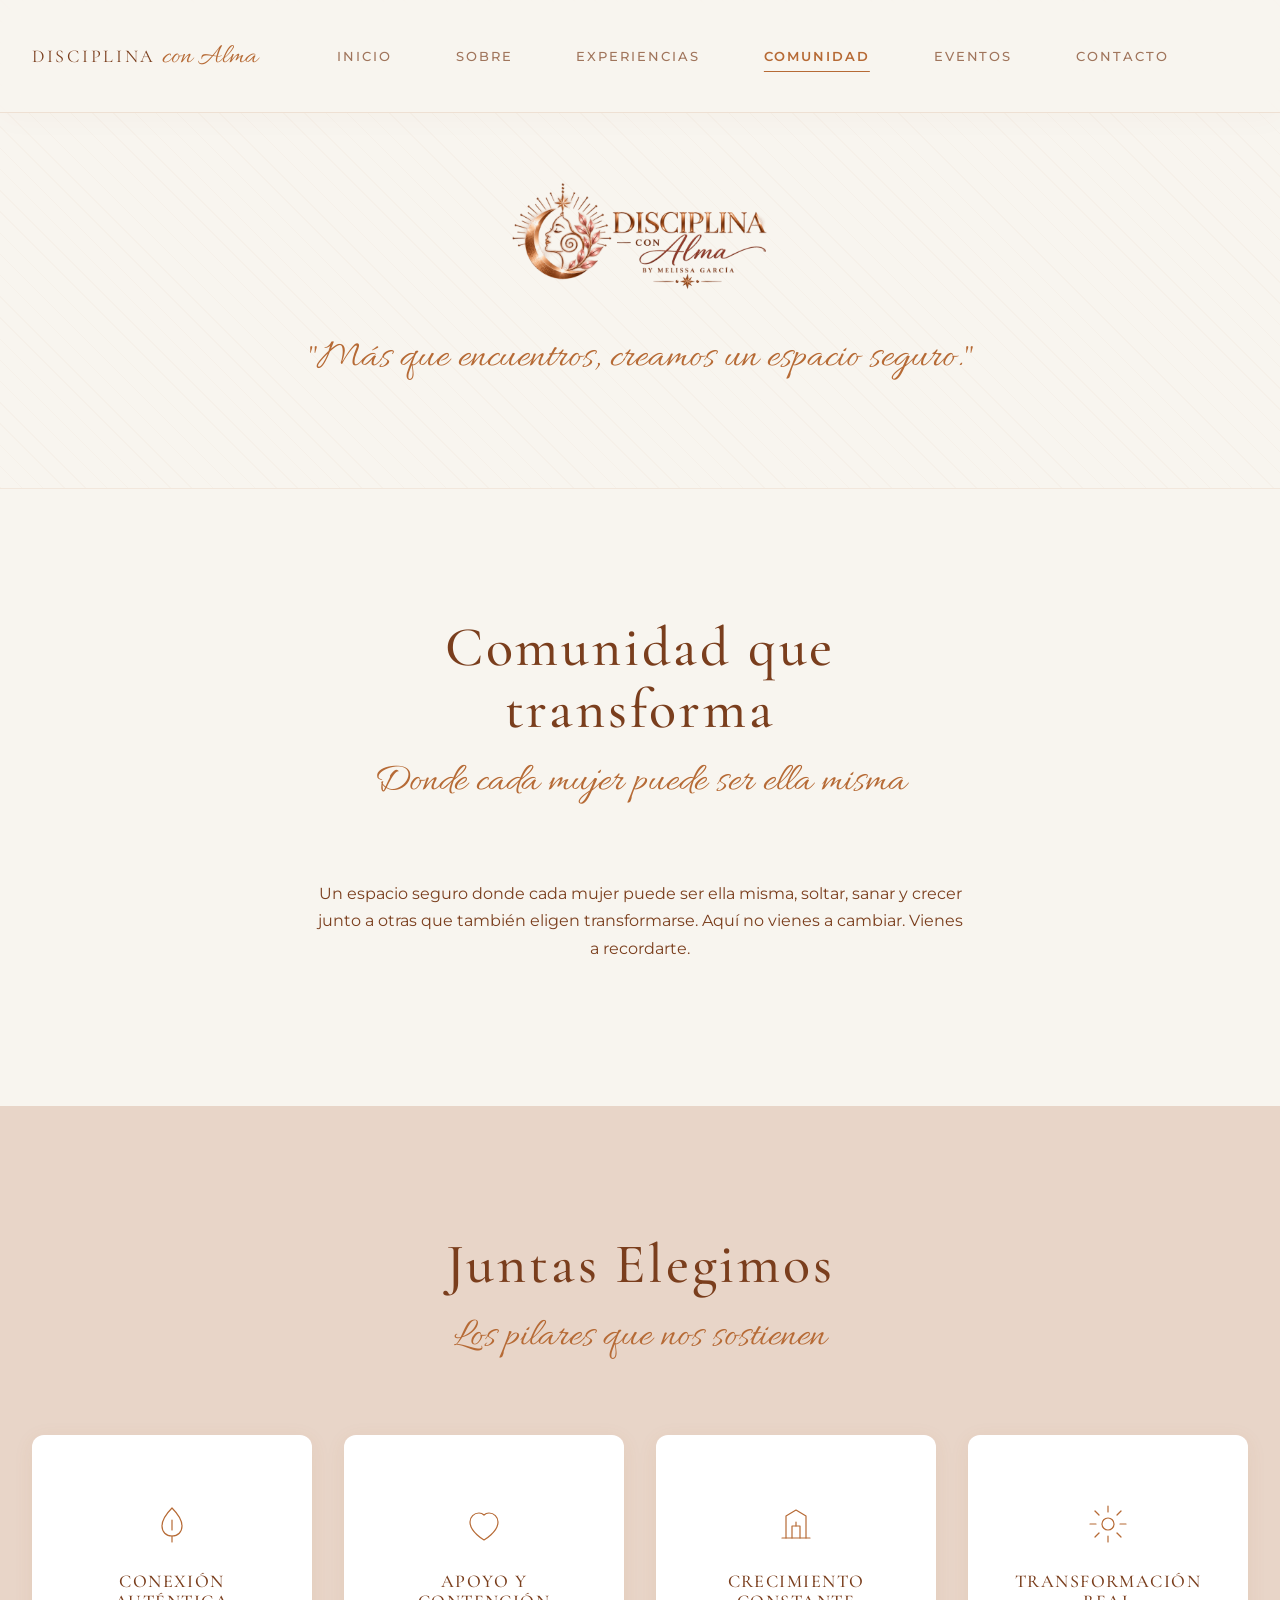
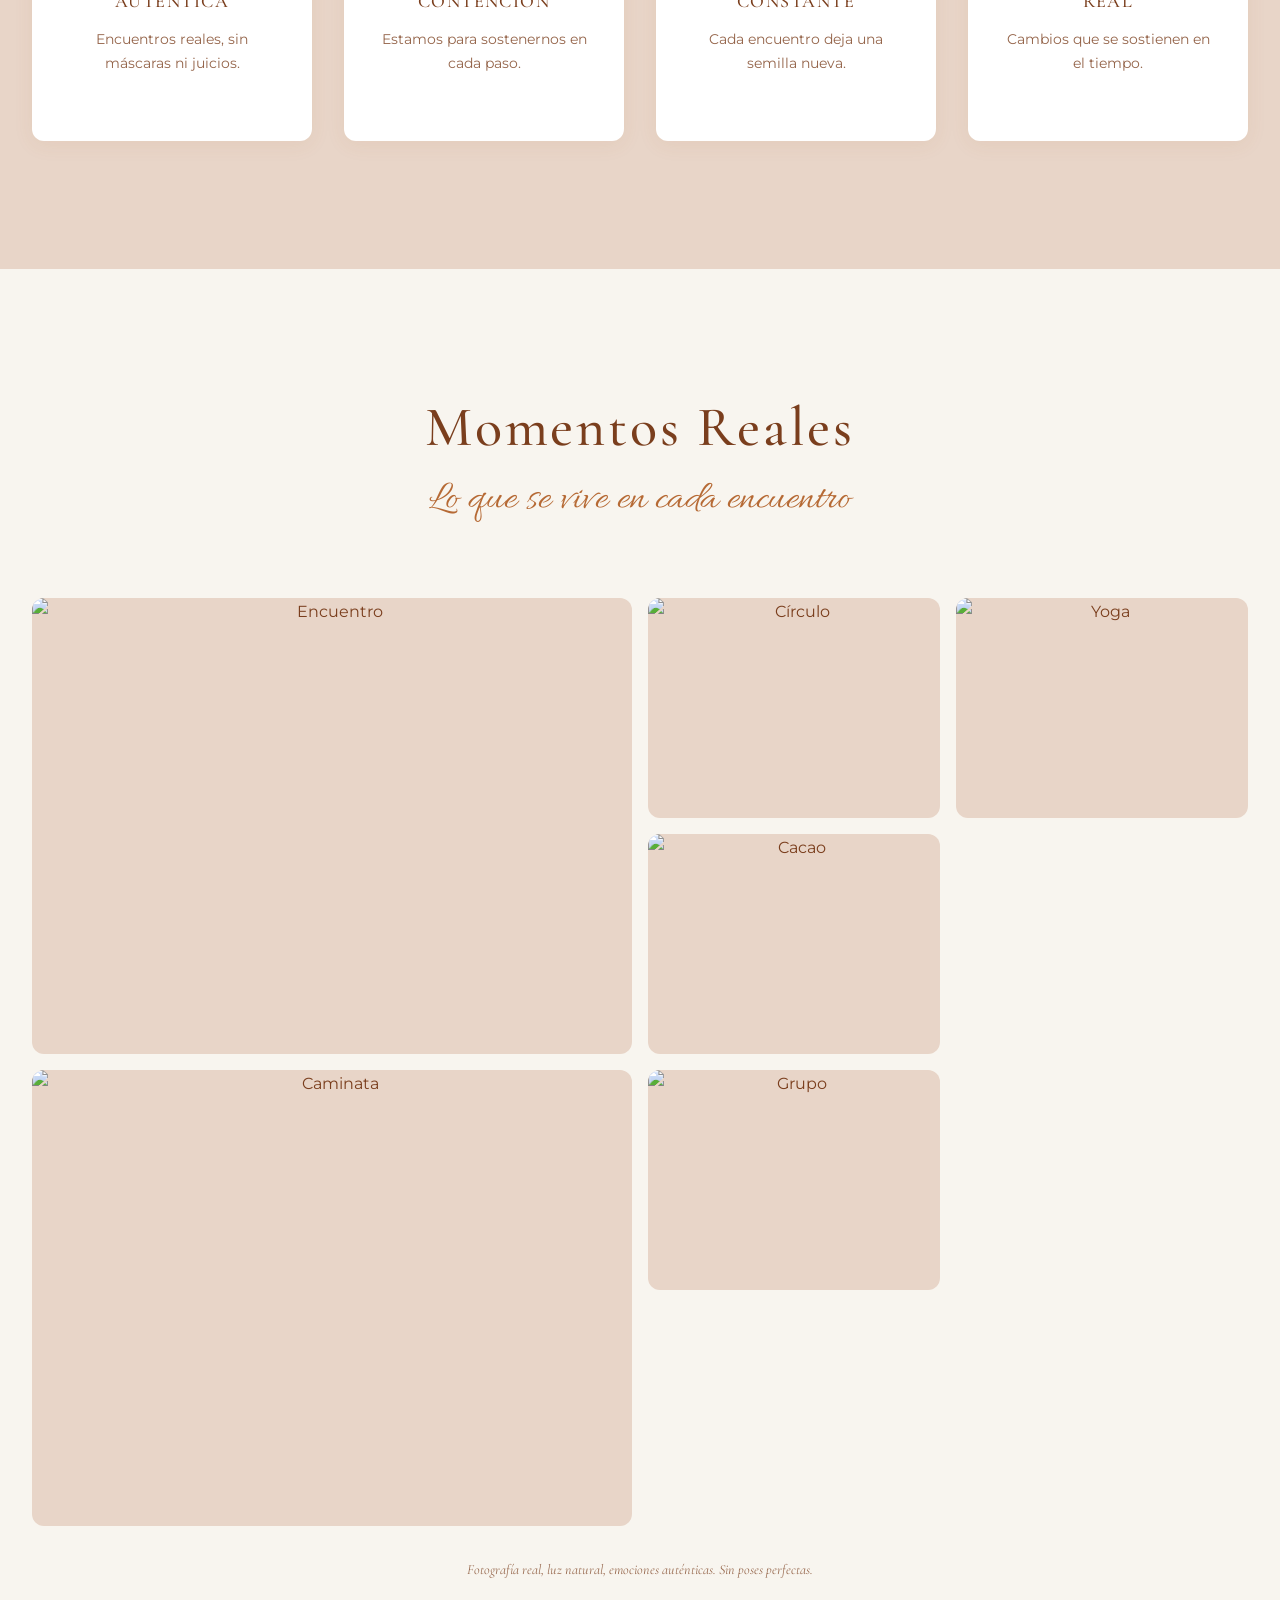
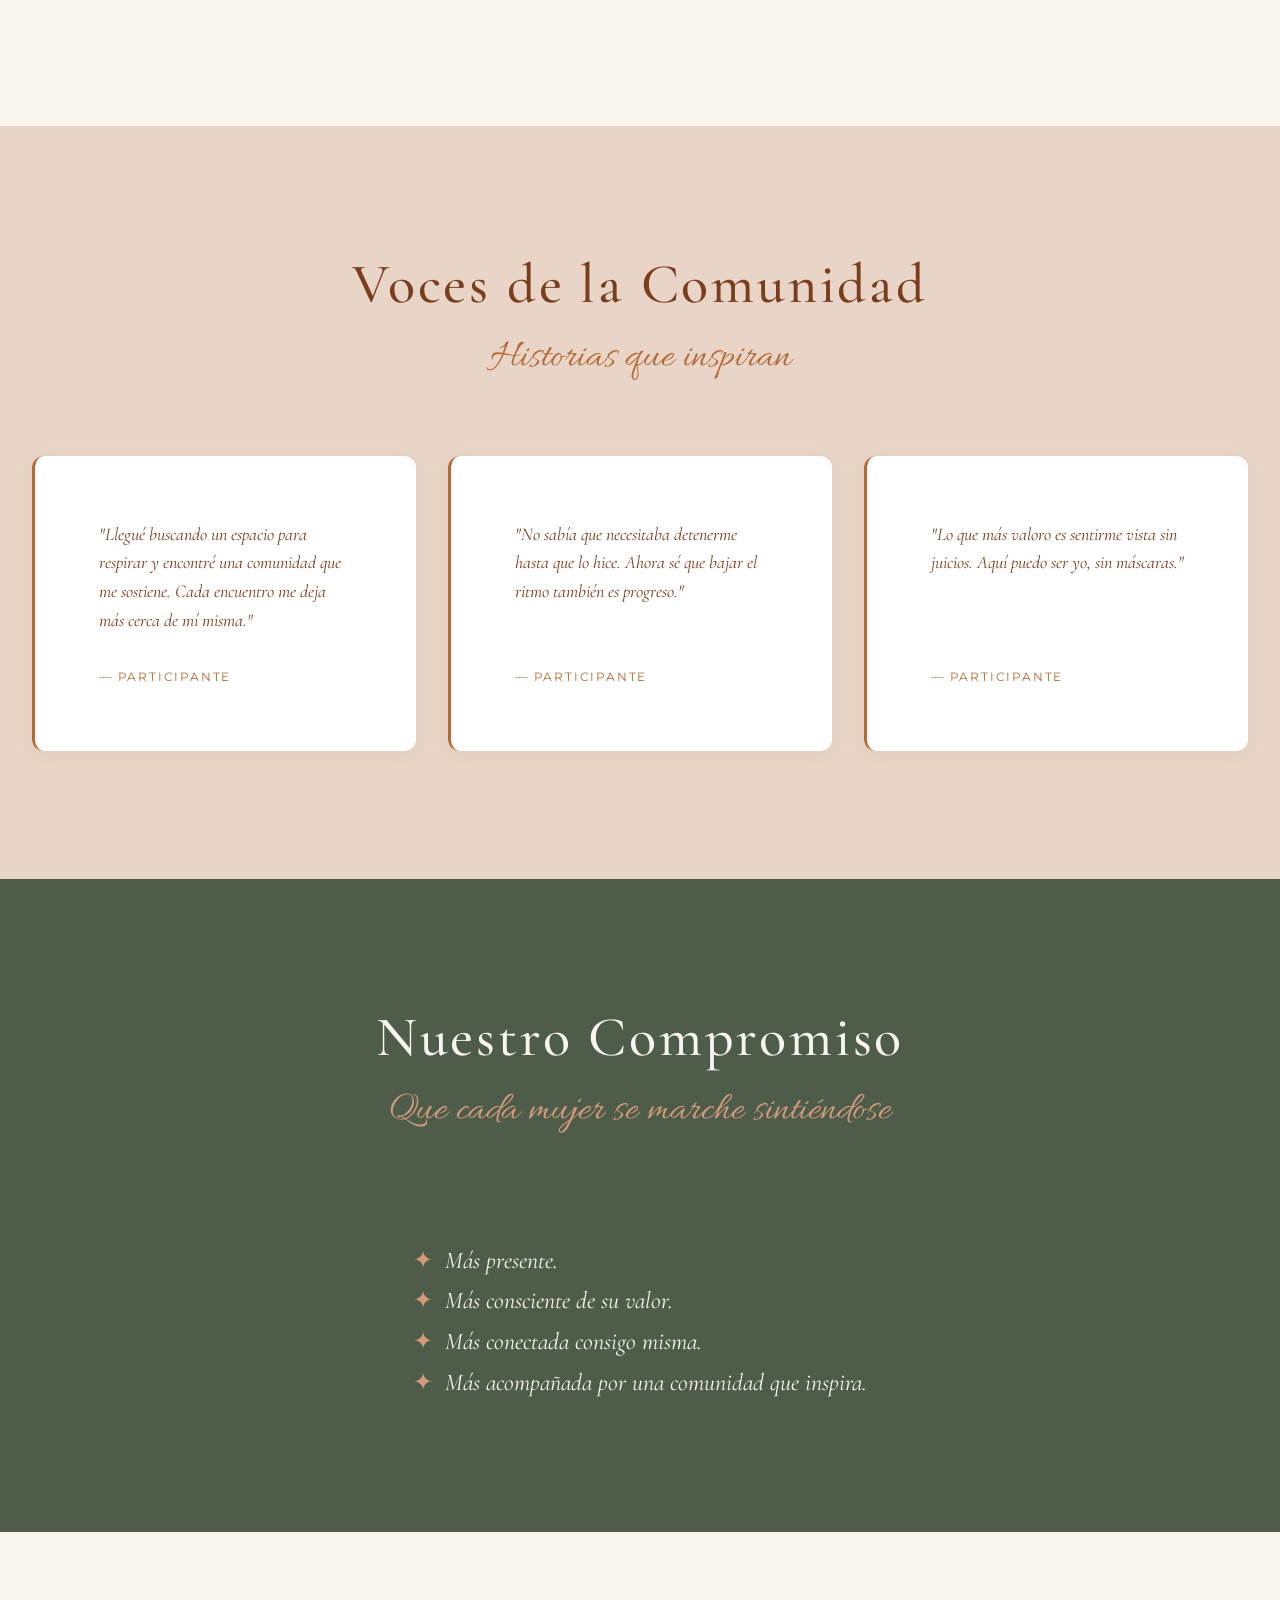
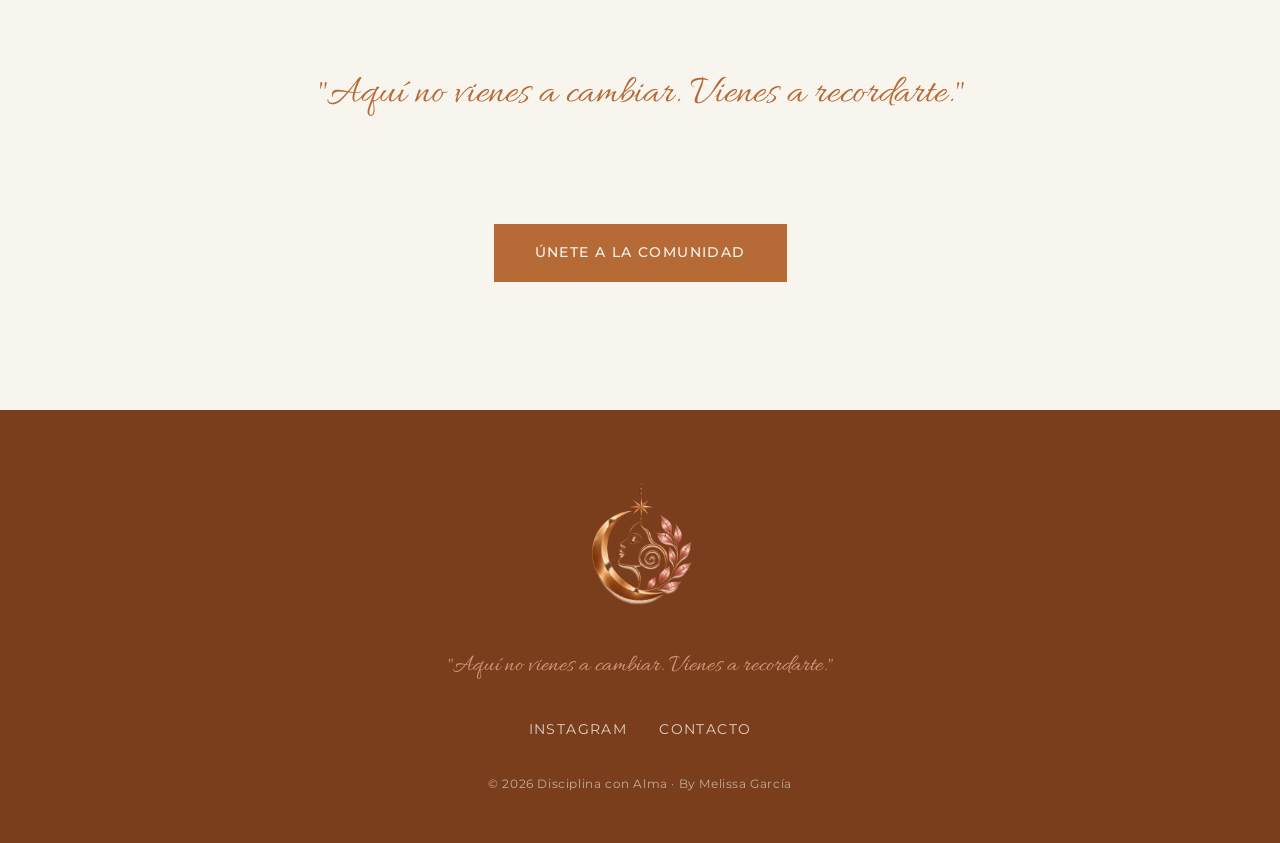
==== comunidad.html @ 18c59667 "Versión inicial de Disciplina con Alma" ====
<!DOCTYPE html>
<html lang="es">
<head>
  <meta charset="UTF-8">
  <meta name="viewport" content="width=device-width, initial-scale=1.0">
  <title>Comunidad — Disciplina con Alma</title>
  <link rel="preconnect" href="https://fonts.googleapis.com">
  <link rel="preconnect" href="https://fonts.gstatic.com" crossorigin>
  <link href="https://fonts.googleapis.com/css2?family=Cormorant+Garamond:ital,wght@0,400;0,500;0,600;1,400&family=Montserrat:wght@300;400;500;600&family=Poppins:wght@300;400;500;600&family=Allura&display=swap" rel="stylesheet">
  <link rel="stylesheet" href="assets/css/variables.css">
  <link rel="stylesheet" href="assets/css/main.css">
</head>
<body>
  <nav class="navbar">
    <div class="navbar__contenedor">
      <a href="index.html" class="navbar__logo">Disciplina <span>con Alma</span></a>
      <ul class="navbar__menu">
        <li><a href="index.html">Inicio</a></li>
        <li><a href="sobre.html">Sobre</a></li>
        <li><a href="experiencias.html">Experiencias</a></li>
        <li><a href="comunidad.html" class="activo">Comunidad</a></li>
        <li><a href="eventos.html">Eventos</a></li>
        <li><a href="contacto.html">Contacto</a></li>
      </ul>
    </div>
  </nav>

  <header class="hero--interno">
    <img src="assets/img/logo/logo-horizontal.png" alt="Disciplina con Alma" class="hero__logo-horizontal">
    <p class="hero__frase">"Más que encuentros, creamos un espacio seguro."</p>
  </header>

  <section class="seccion">
    <div class="contenedor-texto text-center animar">
      <h2 class="seccion__titulo">Comunidad que transforma</h2>
      <p class="seccion__subtitulo">Donde cada mujer puede ser ella misma</p>
      <p>Un espacio seguro donde cada mujer puede ser ella misma, soltar, sanar y crecer junto a otras que también eligen transformarse. Aquí no vienes a cambiar. Vienes a recordarte.</p>
    </div>
  </section>

  <section class="seccion seccion--arena">
    <div class="contenedor text-center animar">
      <h2 class="seccion__titulo">Juntas Elegimos</h2>
      <p class="seccion__subtitulo">Los pilares que nos sostienen</p>
      <ul class="grid-pilares">
        <li class="pilar">
          <svg class="pilar__icono" viewBox="0 0 48 48"><path d="M24 8c-6 6-10 12-10 18 0 6 4 10 10 10s10-4 10-10c0-6-4-12-10-18z"/><path d="M24 36v6"/><path d="M24 20v10"/></svg>
          <h3 class="pilar__titulo">Conexión auténtica</h3><p>Encuentros reales, sin máscaras ni juicios.</p>
        </li>
        <li class="pilar">
          <svg class="pilar__icono" viewBox="0 0 48 48"><path d="M24 40s-14-8-14-18c0-5 4-9 9-9 3 0 5 2 5 2s2-2 5-2c5 0 9 4 9 9 0 10-14 18-14 18z"/></svg>
          <h3 class="pilar__titulo">Apoyo y contención</h3><p>Estamos para sostenernos en cada paso.</p>
        </li>
        <li class="pilar">
          <svg class="pilar__icono" viewBox="0 0 48 48"><path d="M10 38h28"/><path d="M14 38V16l10-6 10 6v22"/><path d="M20 38V26h8v12"/><path d="M24 22v4"/></svg>
          <h3 class="pilar__titulo">Crecimiento constante</h3><p>Cada encuentro deja una semilla nueva.</p>
        </li>
        <li class="pilar">
          <svg class="pilar__icono" viewBox="0 0 48 48"><circle cx="24" cy="24" r="6"/><path d="M24 6v6"/><path d="M24 36v6"/><path d="M6 24h6"/><path d="M36 24h6"/><path d="M11 11l4 4"/><path d="M33 33l4 4"/><path d="M37 11l-4 4"/><path d="M15 33l-4 4"/></svg>
          <h3 class="pilar__titulo">Transformación real</h3><p>Cambios que se sostienen en el tiempo.</p>
        </li>
      </ul>
    </div>
  </section>

  <section class="seccion">
    <div class="contenedor text-center animar">
      <h2 class="seccion__titulo">Momentos Reales</h2>
      <p class="seccion__subtitulo">Lo que se vive en cada encuentro</p>
      <div class="galeria">
        <div class="galeria__item galeria__item--grande"><img src="https://placehold.co/800x800/E8D5C8/B66A35?text=Encuentro" alt="Encuentro" loading="lazy"></div>
        <div class="galeria__item"><img src="https://placehold.co/400x400/DDB7A6/B66A35?text=C%C3%ADrculo" alt="Círculo" loading="lazy"></div>
        <div class="galeria__item"><img src="https://placehold.co/400x400/B7A18E/B66A35?text=Yoga" alt="Yoga" loading="lazy"></div>
        <div class="galeria__item"><img src="https://placehold.co/400x400/D49A7A/B66A35?text=Cacao" alt="Cacao" loading="lazy"></div>
        <div class="galeria__item galeria__item--grande"><img src="https://placehold.co/800x800/E8D5C8/B66A35?text=Caminata" alt="Caminata" loading="lazy"></div>
        <div class="galeria__item"><img src="https://placehold.co/400x400/DDB7A6/B66A35?text=Grupo" alt="Grupo" loading="lazy"></div>
      </div>
      <p class="galeria__nota">Fotografía real, luz natural, emociones auténticas. Sin poses perfectas.</p>
    </div>
  </section>

  <section class="seccion seccion--arena">
    <div class="contenedor text-center animar">
      <h2 class="seccion__titulo">Voces de la Comunidad</h2>
      <p class="seccion__subtitulo">Historias que inspiran</p>
      <div class="grid-testimonios">
        <blockquote class="testimonio">
          <p class="testimonio__texto">"Llegué buscando un espacio para respirar y encontré una comunidad que me sostiene. Cada encuentro me deja más cerca de mí misma."</p>
          <footer class="testimonio__autor">— Participante</footer>
        </blockquote>
        <blockquote class="testimonio">
          <p class="testimonio__texto">"No sabía que necesitaba detenerme hasta que lo hice. Ahora sé que bajar el ritmo también es progreso."</p>
          <footer class="testimonio__autor">— Participante</footer>
        </blockquote>
        <blockquote class="testimonio">
          <p class="testimonio__texto">"Lo que más valoro es sentirme vista sin juicios. Aquí puedo ser yo, sin máscaras."</p>
          <footer class="testimonio__autor">— Participante</footer>
        </blockquote>
      </div>
    </div>
  </section>

  <section class="seccion seccion--verde">
    <div class="contenedor-texto text-center animar">
      <h2 class="seccion__titulo">Nuestro Compromiso</h2>
      <p class="seccion__subtitulo">Que cada mujer se marche sintiéndose</p>
      <ul class="lista-compromiso" style="display:inline-block; text-align:left;">
        <li>Más presente.</li>
        <li>Más consciente de su valor.</li>
        <li>Más conectada consigo misma.</li>
        <li>Más acompañada por una comunidad que inspira.</li>
      </ul>
    </div>
  </section>

  <section class="seccion text-center">
    <div class="contenedor-texto animar">
      <p class="seccion__subtitulo">"Aquí no vienes a cambiar. Vienes a recordarte."</p>
      <a href="eventos.html" class="btn btn--primario mt-md">Únete a la comunidad</a>
    </div>
  </section>

  <footer class="footer">
    <img src="assets/img/logo/logo-icono.png" alt="Disciplina con Alma" class="footer__logo">
    <p class="footer__frase">"Aquí no vienes a cambiar. Vienes a recordarte."</p>
    <div class="footer__redes"><a href="#">Instagram</a><a href="contacto.html">Contacto</a></div>
    <p class="footer__copy">© <span data-year></span> Disciplina con Alma · By Melissa García</p>
  </footer>
  <script src="assets/js/main.js"></script>
</body>
</html>
---- assets/css/variables.css ----
/* ============================================
   DISCIPLINA CON ALMA — DESIGN TOKENS
   ============================================ */

:root {
  /* ---------- PALETA OFICIAL ---------- */
  --color-marfil:        #F8F5EF;
  --color-cobre:         #B66A35;
  --color-rosa-cobre:    #D49A7A;
  --color-bronce:        #7A3E1D;
  --color-verde-bosque:  #4E5C4A;
  --color-arena:         #E8D5C8;
  --color-rosa-polvo:    #DDB7A6;
  --color-taupe:         #B7A18E;

  /* Variantes suaves */
  --color-marfil-soft:   #FBF9F4;
  --color-marfil-puro:   #FFFFFF;
  
  /* ---------- TIPOGRAFÍAS ---------- */
  --font-titulo:  'Cormorant Garamond', 'Cinzel', Georgia, serif;
  --font-texto:   'Montserrat', 'Poppins', sans-serif;
  --font-firma:   'Allura', cursive;

  /* ---------- TAMAÑOS TIPOGRÁFICOS ---------- */
  --fs-xs:    0.75rem;
  --fs-sm:    0.875rem;
  --fs-base:  1rem;
  --fs-md:    1.125rem;
  --fs-lg:    1.5rem;
  --fs-xl:    2.5rem;
  --fs-2xl:   3.5rem;
  --fs-3xl:   5rem;

  /* ---------- ESPACIADOS ---------- */
  --espacio-xs: 0.5rem;
  --espacio-sm: 1rem;
  --espacio-md: 2rem;
  --espacio-lg: 4rem;
  --espacio-xl: 6rem;
  --espacio-2xl: 8rem;

  /* ---------- LAYOUT ---------- */
  --contenedor-max: 1400px;
  --contenedor-texto: 720px;

  /* ---------- BORDES Y SOMBRAS ---------- */
  --radio-sm: 8px;
  --radio-md: 12px;
  --radio-lg: 20px;
  --sombra-suave:  0 4px 20px rgba(182, 106, 53, 0.08);
  --sombra-media:  0 8px 30px rgba(122, 62, 29, 0.12);
  --sombra-fuerte: 0 15px 40px rgba(122, 62, 29, 0.15);

  --transicion-suave: all 0.3s ease;
  --transicion-lenta: all 0.6s cubic-bezier(0.25, 1, 0.5, 1);
}

/* ============================================
   RESET Y BASE
   ============================================ */
*, *::before, *::after { box-sizing: border-box; margin: 0; padding: 0; }
html { scroll-behavior: smooth; -webkit-font-smoothing: antialiased; }
body {
  font-family: var(--font-texto);
  font-size: var(--fs-base);
  line-height: 1.7;
  color: var(--color-bronce);
  background-color: var(--color-marfil);
  font-weight: 400;
}
img { max-width: 100%; height: auto; display: block; }
a { color: inherit; text-decoration: none; transition: var(--transicion-suave); }
button { font-family: inherit; cursor: pointer; border: none; background: none; }

h1, h2, h3, h4 {
  font-family: var(--font-titulo);
  font-weight: 500;
  line-height: 1.1;
  color: var(--color-bronce);
}
p { margin-bottom: var(--espacio-sm); }

.contenedor { max-width: var(--contenedor-max); margin: 0 auto; padding: 0 var(--espacio-md); }
.contenedor-texto { max-width: var(--contenedor-texto); margin: 0 auto; padding: 0 var(--espacio-md); }

/* Utilidades */
.text-center { text-align: center; }
.mt-sm { margin-top: var(--espacio-sm); }
.mt-md { margin-top: var(--espacio-md); }
.mt-lg { margin-top: var(--espacio-lg); }
.mb-md { margin-bottom: var(--espacio-md); }
.mb-lg { margin-bottom: var(--espacio-lg); }
---- assets/css/main.css ----
/* ============================================
   DISCIPLINA CON ALMA — MAIN CSS UNIFICADO
   ============================================ */

/* ---------- NAVBAR (Elegante y Premium) ---------- */
.navbar {
  position: absolute; 
  top: 0; left: 0; width: 100%;
  z-index: 1000;
  padding: var(--espacio-md) 0;
  transition: var(--transicion-suave);
  
  /* Fondo sutil con desenfoque para integrarse con el patrón de rayas */
  background-color: rgba(248, 245, 239, 0.85); 
  backdrop-filter: blur(12px);
  -webkit-backdrop-filter: blur(12px);
  
  /* Línea inferior ultra fina en cobre para delimitar el área */
  border-bottom: 1px solid rgba(182, 106, 53, 0.15);
  box-shadow: 0 4px 30px rgba(122, 62, 29, 0.03);
}

.navbar__contenedor {
  max-width: var(--contenedor-max);
  margin: 0 auto;
  padding: 0 var(--espacio-md);
  display: flex;
  align-items: center;
  justify-content: space-between;
}

/* --- LOGO --- */
.navbar__logo {
  font-family: var(--font-titulo);
  font-size: var(--fs-md);
  letter-spacing: 0.15em;
  color: var(--color-bronce);
  text-transform: uppercase;
  display: flex;
  align-items: center;
  gap: 6px;
  transition: var(--transicion-suave);
}

/* Resaltado elegante para "con Alma" */
.navbar__logo span {
  font-family: var(--font-firma);
  text-transform: none;
  font-size: calc(var(--fs-lg) + 4px);
  letter-spacing: 0;
  color: var(--color-cobre);
  position: relative;
  top: 2px; /* Ajuste óptico para alinear la cursiva */
}

/* --- MENÚ --- */
.navbar__menu {
  display: flex;
  gap: var(--espacio-lg);
  list-style: none;
  align-items: center;
}

.navbar__menu a {
  font-family: var(--font-texto);
  font-size: 0.8rem; /* Un poco más pequeño para dar elegancia */
  font-weight: 500;
  letter-spacing: 0.15em; /* Más espaciado entre letras */
  text-transform: uppercase;
  color: var(--color-bronce);
  opacity: 0.7;
  position: relative;
  padding: 8px 0;
  transition: all 0.3s ease;
}

/* Efecto Hover: Sube un poco y cambia a cobre */
.navbar__menu a:hover {
  opacity: 1;
  color: var(--color-cobre);
  transform: translateY(-1px);
}

/* Línea animada debajo de los enlaces */
.navbar__menu a::after {
  content: '';
  position: absolute;
  bottom: 0; left: 50%;
  transform: translateX(-50%);
  width: 0; height: 1.5px;
  background-color: var(--color-cobre);
  transition: width 0.4s cubic-bezier(0.25, 1, 0.5, 1);
}

/* Estado activo e interactivo */
.navbar__menu a:hover::after, 
.navbar__menu a.activo::after {
  width: 100%;
}

.navbar__menu a.activo {
  opacity: 1;
  color: var(--color-cobre);
  font-weight: 600;
}

/* --- BOTÓN DE CONTACTO (Estilo Pill) --- */
.navbar__menu a.navbar__contacto {
  background-color: transparent;
  border: 1px solid var(--color-cobre);
  padding: 8px 20px;
  border-radius: 50px;
  color: var(--color-cobre);
}

.navbar__menu a.navbar__contacto::after {
  display: none; /* Quitamos la línea animada para este botón */
}

.navbar__menu a.navbar__contacto:hover {
  background-color: var(--color-cobre);
  color: var(--color-marfil);
  transform: translateY(-2px);
  box-shadow: 0 4px 15px rgba(182, 106, 53, 0.2);
}

/* ============================================
   BOTONES GENERALES
   ============================================ */
.btn {
  display: inline-block;
  padding: 1rem 2.5rem;
  font-family: var(--font-texto);
  font-size: var(--fs-sm);
  letter-spacing: 0.1em;
  text-transform: uppercase;
  font-weight: 500;
  transition: var(--transicion-suave);
  cursor: pointer;
  text-align: center;
}

.btn--primario {
  background-color: var(--color-cobre);
  color: var(--color-marfil);
  border: 1px solid var(--color-cobre);
}
.btn--primario:hover { background-color: var(--color-bronce); border-color: var(--color-bronce); }

.btn--secundario {
  background: transparent;
  color: var(--color-bronce);
  border: 1px solid var(--color-bronce);
}
.btn--secundario:hover { background-color: var(--color-bronce); color: var(--color-marfil); }

.btn--outline-cobre {
  background: transparent;
  color: var(--color-cobre);
  border: 1px solid var(--color-cobre);
}
.btn--outline-cobre:hover { background: var(--color-cobre); color: var(--color-marfil); }

/* ============================================
   HERO LUXURY (PÁGINA DE INICIO)
   ============================================ */
.hero-luxury {
  position: relative;
  min-height: 100vh;
  display: flex;
  align-items: center;
  background-color: var(--color-marfil);
  overflow: hidden;
  padding-top: 120px; 
  padding-bottom: 120px; 
}

.hero-luxury::before {
  content: '';
  position: absolute; top: 0; left: 0; width: 100%; height: 100%;
  background-image: repeating-linear-gradient(45deg, rgba(182, 106, 53, 0.03) 0px, rgba(182, 106, 53, 0.03) 1px, transparent 1px, transparent 15px);
  z-index: 1;
}

.hero-luxury__contenedor {
  position: relative; z-index: 2;
  max-width: var(--contenedor-max);
  margin: 0 auto;
  padding: 0 var(--espacio-md);
  display: grid;
  grid-template-columns: 1fr 1fr;
  align-items: center;
  width: 100%;
  gap: var(--espacio-xl);
}

.hero-luxury__texto {
  display: flex; flex-direction: column; justify-content: center;
  color: var(--color-bronce);
  animation: fadeUp 1s ease forwards;
}

.hero-luxury__etiqueta {
  display: flex; align-items: center; gap: var(--espacio-sm);
  font-family: var(--font-texto); font-size: var(--fs-sm);
  letter-spacing: 0.2em; text-transform: uppercase;
  color: var(--color-cobre); margin-bottom: var(--espacio-md);
}

.hero-luxury__etiqueta::after {
  content: ''; display: block; width: 60px; height: 1px; background-color: var(--color-cobre);
}

.hero-luxury__titulo {
  font-family: var(--font-titulo);
  font-size: clamp(3.5rem, 5vw, 5.5rem);
  font-weight: 500; line-height: 1;
  color: var(--color-bronce); margin-bottom: var(--espacio-md);
  letter-spacing: 0.02em;
}

.hero-luxury__titulo span {
  display: block; color: var(--color-cobre);
  font-family: var(--font-firma);
  font-size: clamp(4.5rem, 7vw, 7rem);
  margin-top: -0.1em; line-height: 0.8; letter-spacing: 0;
}

.hero-luxury__desc {
  font-size: var(--fs-md); color: var(--color-bronce);
  opacity: 0.85; max-width: 90%;
  margin-bottom: var(--espacio-lg); line-height: 1.8;
}

.hero-luxury__acciones { display: flex; gap: var(--espacio-sm); }

.hero-luxury__imagen {
  position: relative; height: 100%; min-height: 550px;
  display: flex; align-items: center;
}

.hero-luxury__imagen img {
  width: 100%; height: 100%; object-fit: cover;
  border-radius: var(--radio-lg); box-shadow: var(--sombra-fuerte);
}

.hero-luxury__badge {
  position: absolute; left: -60px; top: 50%; transform: translateY(-50%);
  width: 160px; height: 180px; background-color: var(--color-marfil);
  clip-path: polygon(50% 0%, 100% 25%, 100% 75%, 50% 100%, 0% 75%, 0% 25%);
  display: flex; flex-direction: column; align-items: center; justify-content: center;
  color: var(--color-bronce); text-align: center;
  border: 1px solid rgba(182, 106, 53, 0.3); box-shadow: var(--sombra-fuerte); z-index: 10;
}

.hero-luxury__badge p {
  font-family: var(--font-texto); font-size: 0.65rem;
  text-transform: uppercase; letter-spacing: 0.15em;
  color: var(--color-bronce); margin: 0; opacity: 0.8;
}

.hero-luxury__badge h3 {
  font-family: var(--font-titulo); font-size: 1.8rem;
  color: var(--color-cobre); margin: 4px 0; line-height: 1;
}

.hero-luxury__barra {
  position: absolute; bottom: 0; left: 0; width: 100%;
  background-color: var(--color-marfil-puro); z-index: 20;
  box-shadow: 0 -10px 30px rgba(122, 62, 29, 0.05);
}

.hero-luxury__barra-contenedor {
  max-width: var(--contenedor-max); margin: 0 auto;
  display: flex; align-items: stretch; height: 100px;
}

.hero-luxury__filtro {
  flex: 1; padding: var(--espacio-sm) var(--espacio-md);
  border-right: 1px solid rgba(182, 106, 53, 0.15);
  display: flex; flex-direction: column; justify-content: center;
}

.hero-luxury__filtro label {
  font-family: var(--font-texto); font-size: var(--fs-xs);
  font-weight: 600; text-transform: uppercase;
  color: var(--color-cobre); margin-bottom: 4px;
}

.hero-luxury__filtro select {
  border: none; background: transparent;
  font-family: var(--font-texto); font-size: var(--fs-sm);
  color: var(--color-bronce); outline: none; cursor: pointer;
  appearance: none; width: 100%;
}

.hero-luxury__btn-bloque {
  flex: 0 0 250px; background-color: var(--color-cobre);
  display: flex; align-items: center; justify-content: center;
  color: var(--color-marfil); font-family: var(--font-texto);
  font-size: var(--fs-sm); letter-spacing: 0.1em;
  text-transform: uppercase; font-weight: 500; transition: var(--transicion-suave);
}

.hero-luxury__btn-bloque:hover { background-color: var(--color-bronce); }

/* ============================================
   HERO INTERNO (PÁGINAS SECUNDARIAS)
   ============================================ */
.hero--interno {
  position: relative;
  background-color: var(--color-marfil);
  padding: 180px var(--espacio-md) 80px;
  text-align: center;
  border-bottom: 1px solid rgba(182, 106, 53, 0.1);
}

.hero--interno::before {
  content: '';
  position: absolute; top: 0; left: 0; width: 100%; height: 100%;
  background-image: repeating-linear-gradient(45deg, rgba(182, 106, 53, 0.03) 0px, rgba(182, 106, 53, 0.03) 1px, transparent 1px, transparent 15px);
  z-index: 1;
}

.hero--interno img, .hero--interno p, .hero--interno h1 {
  position: relative; z-index: 2;
}

.hero__logo-horizontal {
  max-width: 280px;
  margin: 0 auto var(--espacio-md);
}

.hero__frase {
  font-family: var(--font-firma);
  font-size: var(--fs-xl);
  color: var(--color-cobre);
  margin-top: var(--espacio-sm);
}

/* ============================================
   SECCIONES Y UTILIDADES
   ============================================ */
.seccion { padding: var(--espacio-2xl) 0; }
.seccion--arena { background-color: var(--color-arena); }
.seccion--verde { background-color: var(--color-verde-bosque); color: var(--color-marfil); }
.seccion--verde h2, .seccion--verde p, .seccion--verde h3 { color: var(--color-marfil); }

.seccion__titulo {
  font-family: var(--font-titulo);
  font-size: var(--fs-2xl);
  letter-spacing: 0.05em;
  text-align: center;
  margin-bottom: var(--espacio-xs);
}

.seccion__subtitulo {
  font-family: var(--font-firma);
  font-size: var(--fs-xl);
  color: var(--color-cobre);
  text-align: center;
  margin-bottom: var(--espacio-lg);
}

.seccion--verde .seccion__subtitulo { color: var(--color-rosa-cobre); }

/* ============================================
   COMPONENTES: PILARES Y EXPERIENCIAS
   ============================================ */
.grid-pilares, .grid-experiencias {
  list-style: none;
  display: grid;
  grid-template-columns: repeat(4, 1fr);
  gap: var(--espacio-md);
  margin-top: var(--espacio-lg);
}

.pilar, .experiencia {
  display: flex; flex-direction: column; align-items: center; text-align: center;
  gap: var(--espacio-sm); padding: var(--espacio-lg) var(--espacio-md);
  background-color: var(--color-marfil-puro); border-radius: var(--radio-md);
  transition: var(--transicion-suave); border: 1px solid transparent;
  box-shadow: var(--sombra-suave);
}

.pilar:hover, .experiencia:hover {
  transform: translateY(-6px); box-shadow: var(--sombra-media);
  border-color: rgba(182, 106, 53, 0.2);
}

.pilar__icono, .experiencia__icono {
  width: 48px; height: 48px; stroke: var(--color-cobre); stroke-width: 1.2;
  fill: none; stroke-linecap: round; stroke-linejoin: round;
  transition: var(--transicion-suave); margin-bottom: var(--espacio-xs);
}

.pilar:hover .pilar__icono, .experiencia:hover .experiencia__icono {
  stroke: var(--color-bronce); transform: scale(1.08);
}

.pilar__titulo, .experiencia__nombre {
  font-family: var(--font-titulo); font-size: var(--fs-md);
  letter-spacing: 0.08em; text-transform: uppercase;
  color: var(--color-bronce); margin: 0;
}

.pilar p { font-size: var(--fs-sm); opacity: 0.8; margin: 0; }

/* ============================================
   COMPONENTES: VALORES Y ARQUETIPOS
   ============================================ */
.grid-valores {
  list-style: none; display: grid; grid-template-columns: repeat(4, 1fr);
  gap: var(--espacio-md); margin-top: var(--espacio-lg);
}
.grid-valores li {
  display: flex; flex-direction: column; align-items: center; gap: var(--espacio-xs);
  padding: var(--espacio-md); background-color: var(--color-marfil-puro);
  border-radius: var(--radio-md); transition: var(--transicion-suave);
  box-shadow: var(--sombra-suave);
}
.grid-valores li:hover { transform: translateY(-4px); box-shadow: var(--sombra-media); }
.grid-valores p { font-size: var(--fs-sm); text-transform: uppercase; margin: 0; color: var(--color-bronce); }

.grid-tres { display: grid; grid-template-columns: repeat(3, 1fr); gap: var(--espacio-md); margin-top: var(--espacio-lg); }
.arquetipo { text-align: center; padding: var(--espacio-md); }
.arquetipo__icono { font-size: 2.5rem; margin-bottom: var(--espacio-sm); }
.arquetipo h3 { font-family: var(--font-titulo); font-size: var(--fs-lg); color: var(--color-rosa-cobre); margin-bottom: var(--espacio-xs); text-transform: uppercase; }
.arquetipo p { font-size: var(--fs-sm); opacity: 0.9; }

.grid-dos { display: grid; grid-template-columns: repeat(2, 1fr); gap: var(--espacio-lg); }
.bloque { text-align: center; padding: var(--espacio-md); }
.bloque__titulo { font-family: var(--font-titulo); font-size: var(--fs-lg); letter-spacing: 0.15em; text-transform: uppercase; color: var(--color-cobre); margin-bottom: var(--espacio-sm); }

/* ============================================
   COMPONENTES: EVENTOS (TARJETAS)
   ============================================ */
.grid-eventos {
  list-style: none; display: grid; grid-template-columns: repeat(2, 1fr);
  gap: var(--espacio-lg); margin-top: var(--espacio-lg);
}

.evento {
  display: flex; flex-direction: column; background-color: var(--color-marfil-puro);
  border-radius: var(--radio-md); overflow: hidden;
  box-shadow: var(--sombra-suave); transition: var(--transicion-suave); height: 100%;
}

.evento:hover { transform: translateY(-6px); box-shadow: var(--sombra-media); }

.evento__imagen { position: relative; overflow: hidden; aspect-ratio: 16 / 10; }
.evento__imagen img { width: 100%; height: 100%; object-fit: cover; transition: transform 0.6s ease; }
.evento:hover .evento__imagen img { transform: scale(1.05); }

.evento__etiqueta {
  position: absolute; top: var(--espacio-sm); left: var(--espacio-sm);
  background-color: var(--color-cobre); color: var(--color-marfil);
  font-family: var(--font-texto); font-size: var(--fs-xs); letter-spacing: 0.15em;
  text-transform: uppercase; padding: 0.4rem 1rem; border-radius: 999px; font-weight: 500;
}

.evento__contenido {
  display: flex; flex-direction: column; gap: var(--espacio-sm);
  padding: var(--espacio-lg); flex-grow: 1;
}

.evento__fecha { font-family: var(--font-texto); font-size: var(--fs-xs); letter-spacing: 0.15em; text-transform: uppercase; color: var(--color-cobre); margin: 0; font-weight: 600; }
.evento__titulo { font-family: var(--font-titulo); font-size: var(--fs-lg); color: var(--color-bronce); margin: 0; line-height: 1.2; }
.evento__descripcion { font-size: var(--fs-sm); color: var(--color-bronce); opacity: 0.85; margin: 0; line-height: 1.6; }

.evento__detalles { list-style: none; display: flex; flex-wrap: wrap; gap: var(--espacio-xs); padding: 0; margin: var(--espacio-xs) 0 var(--espacio-sm); }
.evento__detalles li { background-color: var(--color-marfil-soft); font-size: var(--fs-xs); color: var(--color-bronce); padding: 0.4rem 0.8rem; border-radius: 999px; border: 1px solid rgba(182, 106, 53, 0.1); }

.evento .btn { align-self: flex-start; margin-top: auto; }

/* Variante Evento Destacado (Index) */
.evento--destacado { max-width: 900px; margin: 0 auto; flex-direction: row; }
.evento--destacado .evento__imagen { flex: 1; aspect-ratio: auto; }
.evento--destacado .evento__contenido { flex: 1; justify-content: center; }

/* ============================================
   COMPONENTES: TIMELINE
   ============================================ */
.timeline {
  list-style: none; display: grid; grid-template-columns: repeat(5, 1fr);
  gap: var(--espacio-md); margin-top: var(--espacio-lg); padding: 0;
}

.timeline__item {
  display: flex; flex-direction: column; align-items: center; text-align: center;
  gap: var(--espacio-xs); padding: var(--espacio-md) var(--espacio-sm);
  background-color: var(--color-marfil-puro); border-radius: var(--radio-md);
  border: 1px solid rgba(182, 106, 53, 0.1); transition: var(--transicion-suave);
}

.timeline__item:hover { transform: translateY(-4px); box-shadow: var(--sombra-suave); }
.timeline__numero { font-family: var(--font-firma); font-size: 2.5rem; color: var(--color-cobre); line-height: 1; margin-bottom: 5px; }
.timeline__titulo { font-family: var(--font-titulo); font-size: var(--fs-md); letter-spacing: 0.1em; text-transform: uppercase; color: var(--color-bronce); margin: 0; }
.timeline__item p { font-size: var(--fs-xs); color: var(--color-bronce); opacity: 0.8; margin: 0; line-height: 1.5; }

/* ============================================
   COMPONENTES: GALERÍA, TESTIMONIOS Y COMPROMISO
   ============================================ */
.galeria { display: grid; grid-template-columns: repeat(4, 1fr); grid-auto-rows: 220px; gap: var(--espacio-sm); margin-top: var(--espacio-lg); }
.galeria__item { overflow: hidden; border-radius: var(--radio-md); background-color: var(--color-arena); }
.galeria__item img { width: 100%; height: 100%; object-fit: cover; transition: transform 0.6s ease; }
.galeria__item:hover img { transform: scale(1.05); }
.galeria__item--grande { grid-column: span 2; grid-row: span 2; }
.galeria__nota { margin-top: var(--espacio-md); font-family: var(--font-titulo); font-style: italic; font-size: var(--fs-sm); opacity: 0.75; text-align: center; }

.grid-testimonios { display: grid; grid-template-columns: repeat(3, 1fr); gap: var(--espacio-md); margin-top: var(--espacio-lg); }
.testimonio { display: flex; flex-direction: column; justify-content: space-between; gap: var(--espacio-md); padding: var(--espacio-lg); background-color: var(--color-marfil-puro); border-radius: var(--radio-md); border-left: 3px solid var(--color-cobre); box-shadow: var(--sombra-suave); transition: var(--transicion-suave); text-align: left; }
.testimonio:hover { transform: translateY(-4px); box-shadow: var(--sombra-media); }
.testimonio__texto { font-family: var(--font-titulo); font-style: italic; font-size: var(--fs-md); line-height: 1.6; color: var(--color-bronce); margin: 0; }
.testimonio__autor { font-family: var(--font-texto); font-size: var(--fs-xs); letter-spacing: 0.15em; text-transform: uppercase; color: var(--color-cobre); }

.lista-compromiso { list-style: none; display: flex; flex-direction: column; gap: var(--espacio-sm); margin-top: var(--espacio-md); padding: 0; }
.lista-compromiso li { font-family: var(--font-titulo); font-size: var(--fs-lg); font-style: italic; color: var(--color-marfil); position: relative; padding-left: var(--espacio-md); }
.lista-compromiso li::before { content: '✦'; position: absolute; left: 0; color: var(--color-rosa-cobre); font-style: normal; }

/* ============================================
   COMPONENTES: FORMULARIO DE CONTACTO
   ============================================ */
.contacto__grid { display: grid; grid-template-columns: 1.4fr 1fr; gap: var(--espacio-lg); align-items: start; }
.formulario { display: flex; flex-direction: column; gap: var(--espacio-md); background-color: var(--color-marfil-puro); padding: var(--espacio-lg); border-radius: var(--radio-md); box-shadow: var(--sombra-suave); }
.formulario__grupo { display: flex; flex-direction: column; gap: var(--espacio-xs); position: relative; }
.formulario__label { font-family: var(--font-texto); font-size: var(--fs-sm); letter-spacing: 0.08em; text-transform: uppercase; color: var(--color-bronce); }
.formulario__opcional { text-transform: none; font-style: italic; opacity: 0.6; letter-spacing: 0; font-size: var(--fs-xs); }
.formulario__input, .formulario__textarea { font-family: var(--font-texto); font-size: var(--fs-base); color: var(--color-bronce); background-color: var(--color-marfil-soft); border: 1px solid rgba(182, 106, 53, 0.2); border-radius: var(--radio-sm); padding: 0.9rem 1.1rem; transition: var(--transicion-suave); width: 100%; }
.formulario__input:focus, .formulario__textarea:focus { outline: none; border-color: var(--color-cobre); box-shadow: 0 0 0 3px rgba(182, 106, 53, 0.12); background-color: var(--color-marfil-puro); }
.formulario__input.error, .formulario__textarea.error { border-color: #C0392B; background-color: rgba(192, 57, 43, 0.04); }
.formulario__error { font-size: var(--fs-xs); color: #C0392B; font-style: italic; }
.formulario__textarea { resize: vertical; min-height: 120px; }
.formulario .btn { align-self: flex-start; margin-top: var(--espacio-xs); }
.formulario__aviso { font-size: var(--fs-xs); color: var(--color-bronce); opacity: 0.6; font-style: italic; margin: 0; }

.info-contacto { display: flex; flex-direction: column; gap: var(--espacio-md); }
.info-bloque { padding: var(--espacio-md); background-color: var(--color-marfil-puro); border-radius: var(--radio-md); border-left: 3px solid var(--color-cobre); box-shadow: var(--sombra-suave); }
.info-bloque__titulo { font-family: var(--font-texto); font-size: var(--fs-xs); letter-spacing: 0.2em; text-transform: uppercase; color: var(--color-cobre); margin-bottom: var(--espacio-xs); }
.info-bloque__link { font-family: var(--font-titulo); font-size: var(--fs-md); color: var(--color-bronce); transition: var(--transicion-suave); }
.info-bloque__link:hover { color: var(--color-cobre); }
.info-bloque__texto { font-size: var(--fs-sm); color: var(--color-bronce); opacity: 0.85; margin: 0; }
.info-bloque--frase { background-color: var(--color-verde-bosque); border-left-color: var(--color-rosa-cobre); text-align: center; }
.info-bloque__frase { font-family: var(--font-firma); font-size: var(--fs-lg); color: var(--color-marfil); margin: 0; }

/* ============================================
   FOOTER
   ============================================ */
.footer { background-color: var(--color-bronce); color: var(--color-marfil); padding: var(--espacio-lg) var(--espacio-md) var(--espacio-md); text-align: center; }
.footer__logo { max-width: 140px; margin: 0 auto var(--espacio-md); }
.footer__frase { font-family: var(--font-firma); font-size: var(--fs-lg); color: var(--color-rosa-cobre); margin-bottom: var(--espacio-md); }
.footer__redes { display: flex; justify-content: center; gap: var(--espacio-md); margin-bottom: var(--espacio-md); }
.footer__redes a { font-size: var(--fs-sm); letter-spacing: 0.1em; text-transform: uppercase; opacity: 0.8; }
.footer__redes a:hover { opacity: 1; color: var(--color-rosa-cobre); }
.footer__copy { font-size: var(--fs-xs); opacity: 0.6; letter-spacing: 0.05em; }

/* ============================================
   PROMESA EXPERIENCIAL (FRASE GRANDE)
   ============================================ */
.promesa__frase { font-family: var(--font-titulo); font-style: italic; font-size: var(--fs-xl); line-height: 1.4; color: var(--color-marfil); margin-top: var(--espacio-md); letter-spacing: 0.03em; text-align: center; }

/* ============================================
   ANIMACIONES Y UTILIDADES JS
   ============================================ */
.animar { opacity: 0; transform: translateY(30px); transition: opacity 0.8s ease, transform 0.8s ease; }
.animar.visible { opacity: 1; transform: translateY(0); }

/* ============================================
   RESPONSIVE GLOBAL (TODAS LAS PÁGINAS)
   ============================================ */
@media (max-width: 1024px) {
  /* Hero Inicio */
  .hero-luxury { padding-bottom: var(--espacio-xl); }
  .hero-luxury__contenedor { grid-template-columns: 1fr; text-align: center; gap: var(--espacio-lg); }
  .hero-luxury__texto { align-items: center; padding-right: 0; }
  .hero-luxury__etiqueta { justify-content: center; }
  .hero-luxury__desc { margin: 0 auto var(--espacio-lg); text-align: center; }
  .hero-luxury__acciones { justify-content: center; }
  .hero-luxury__imagen { min-height: 400px; }
  .hero-luxury__badge { left: 50%; transform: translate(-50%, 50%); bottom: 0; top: auto; }
  
  /* Barra Inferior Inicio */
  .hero-luxury__barra { position: relative; margin-top: var(--espacio-lg); box-shadow: none; }
  .hero-luxury__barra-contenedor { flex-direction: column; height: auto; }
  .hero-luxury__filtro { border-right: none; border-bottom: 1px solid rgba(182, 106, 53, 0.15); text-align: center; }
  .hero-luxury__btn-bloque { height: 60px; flex: 1; }

  /* Navbar */
  .navbar__menu { display: none; }
  .navbar { position: relative; background-color: var(--color-marfil); border-bottom: 1px solid rgba(182, 106, 53, 0.1); }

  /* Grillas Generales */
  .grid-eventos, .grid-testimonios, .contacto__grid { grid-template-columns: 1fr; }
  .grid-experiencias, .grid-pilares { grid-template-columns: repeat(3, 1fr); }
  .timeline { grid-template-columns: repeat(2, 1fr); }
  .evento--destacado { flex-direction: column; }
}

@media (max-width: 768px) {
  .grid-experiencias, .grid-pilares, .grid-valores, .grid-dos, .grid-tres { grid-template-columns: repeat(2, 1fr); }
  .galeria { grid-template-columns: repeat(2, 1fr); grid-auto-rows: 160px; }
  .galeria__item--grande { grid-column: span 2; grid-row: span 1; }
  .hero__logo-horizontal { max-width: 220px; }
}

@media (max-width: 480px) {
  .grid-experiencias, .grid-pilares, .grid-valores, .grid-dos, .grid-tres, .timeline { grid-template-columns: 1fr; }
  .hero-luxury__acciones { flex-direction: column; width: 100%; }
  .seccion__titulo { font-size: var(--fs-xl); }
  .seccion__subtitulo { font-size: var(--fs-lg); }
}

@keyframes fadeUp {
  from { opacity: 0; transform: translateY(30px); }
  to { opacity: 1; transform: translateY(0); }
}
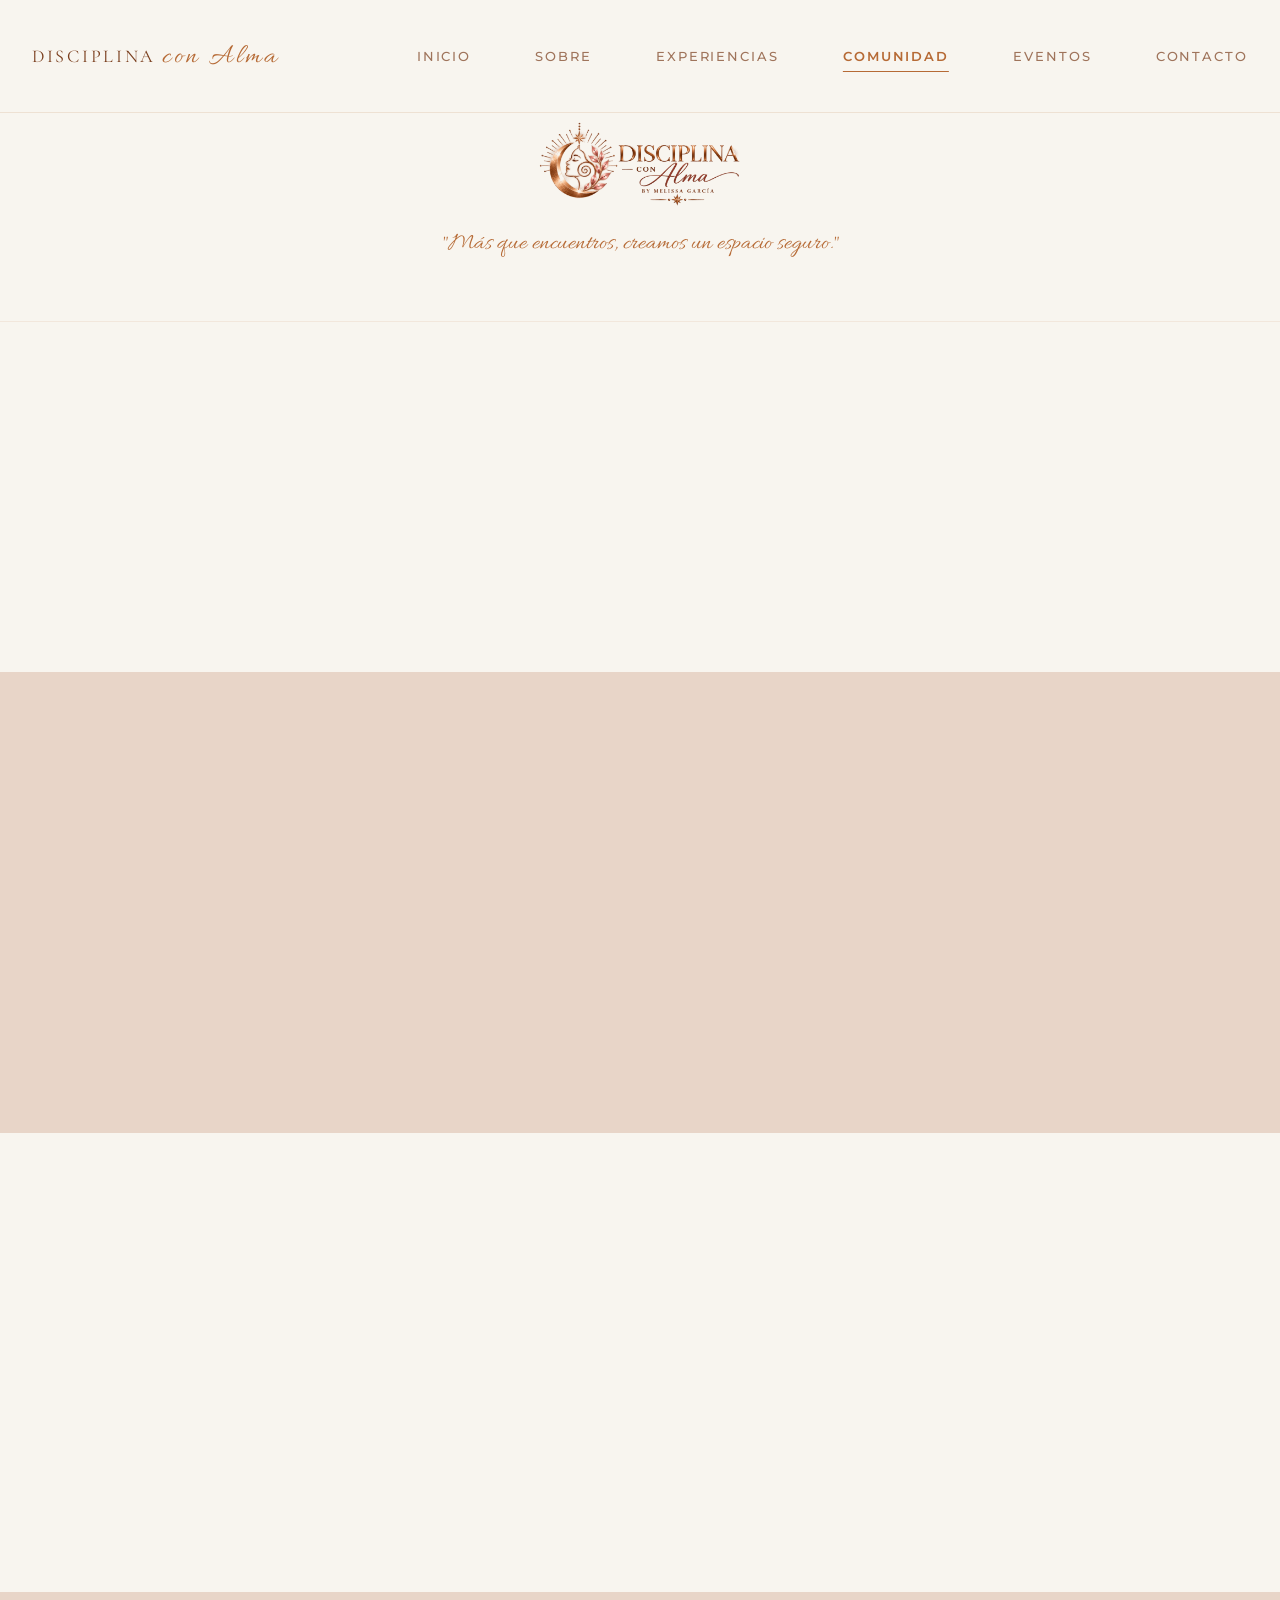
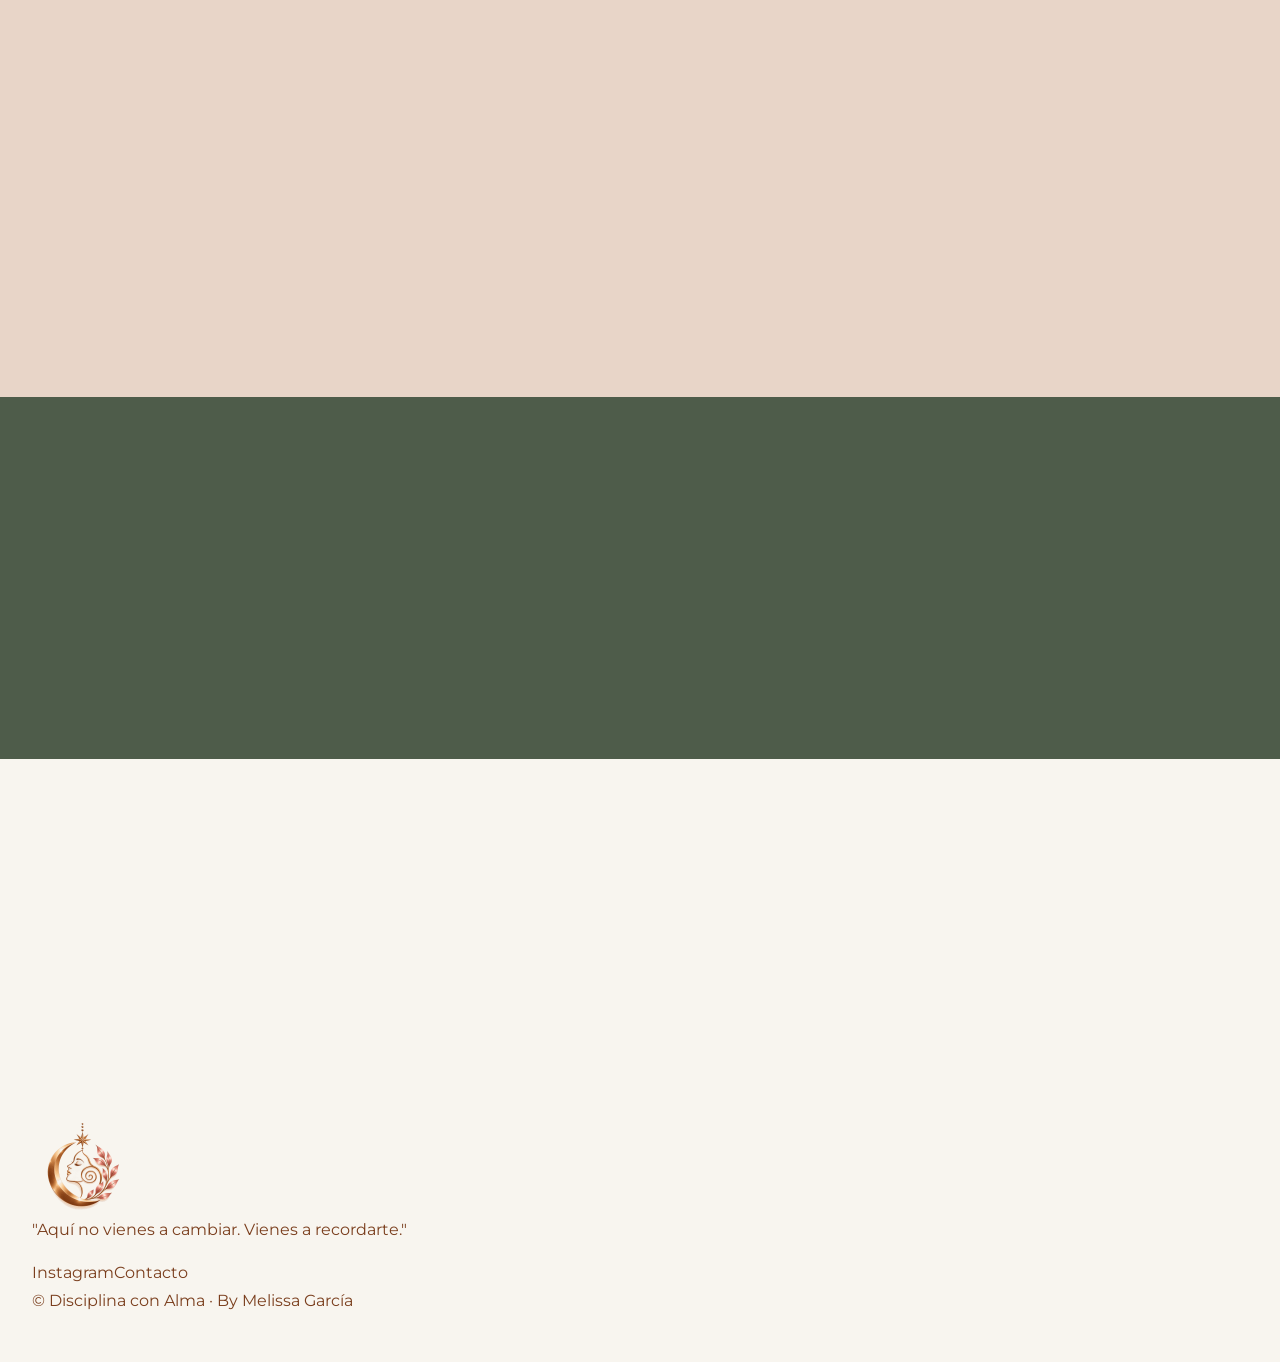
==== commit 9f83571b: "Actualización de diseño móvil" ====
--- a/comunidad.html
+++ b/comunidad.html
@@ -6,14 +6,18 @@
   <title>Comunidad — Disciplina con Alma</title>
   <link rel="preconnect" href="https://fonts.googleapis.com">
   <link rel="preconnect" href="https://fonts.gstatic.com" crossorigin>
-  <link href="https://fonts.googleapis.com/css2?family=Cormorant+Garamond:ital,wght@0,400;0,500;0,600;1,400&family=Montserrat:wght@300;400;500;600&family=Poppins:wght@300;400;500;600&family=Allura&display=swap" rel="stylesheet">
+  <link href="https://fonts.googleapis.com/css2?family=Cormorant+Garamond:ital,wght@0,400;0,500;0,600;1,400&family=Montserrat:wght@300;400;500;600&family=Allura&display=swap" rel="stylesheet">
   <link rel="stylesheet" href="assets/css/variables.css">
   <link rel="stylesheet" href="assets/css/main.css">
 </head>
 <body>
+
   <nav class="navbar">
     <div class="navbar__contenedor">
       <a href="index.html" class="navbar__logo">Disciplina <span>con Alma</span></a>
+      <button class="navbar__toggle" aria-label="Abrir menú">
+        <span></span><span></span><span></span>
+      </button>
       <ul class="navbar__menu">
         <li><a href="index.html">Inicio</a></li>
         <li><a href="sobre.html">Sobre</a></li>
@@ -68,12 +72,12 @@
       <h2 class="seccion__titulo">Momentos Reales</h2>
       <p class="seccion__subtitulo">Lo que se vive en cada encuentro</p>
       <div class="galeria">
-        <div class="galeria__item galeria__item--grande"><img src="https://placehold.co/800x800/E8D5C8/B66A35?text=Encuentro" alt="Encuentro" loading="lazy"></div>
-        <div class="galeria__item"><img src="https://placehold.co/400x400/DDB7A6/B66A35?text=C%C3%ADrculo" alt="Círculo" loading="lazy"></div>
-        <div class="galeria__item"><img src="https://placehold.co/400x400/B7A18E/B66A35?text=Yoga" alt="Yoga" loading="lazy"></div>
-        <div class="galeria__item"><img src="https://placehold.co/400x400/D49A7A/B66A35?text=Cacao" alt="Cacao" loading="lazy"></div>
-        <div class="galeria__item galeria__item--grande"><img src="https://placehold.co/800x800/E8D5C8/B66A35?text=Caminata" alt="Caminata" loading="lazy"></div>
-        <div class="galeria__item"><img src="https://placehold.co/400x400/DDB7A6/B66A35?text=Grupo" alt="Grupo" loading="lazy"></div>
+        <div class="galeria__item galeria__item--grande"><img src="https://placehold.co/800x800/E8D5C8/B66A35?text=Encuentro" alt="Encuentro"></div>
+        <div class="galeria__item"><img src="https://placehold.co/400x400/DDB7A6/B66A35?text=Círculo" alt="Círculo"></div>
+        <div class="galeria__item"><img src="https://placehold.co/400x400/B7A18E/B66A35?text=Yoga" alt="Yoga"></div>
+        <div class="galeria__item"><img src="https://placehold.co/400x400/D49A7A/B66A35?text=Cacao" alt="Cacao"></div>
+        <div class="galeria__item galeria__item--grande"><img src="https://placehold.co/800x800/E8D5C8/B66A35?text=Caminata" alt="Caminata"></div>
+        <div class="galeria__item"><img src="https://placehold.co/400x400/DDB7A6/B66A35?text=Grupo" alt="Grupo"></div>
       </div>
       <p class="galeria__nota">Fotografía real, luz natural, emociones auténticas. Sin poses perfectas.</p>
     </div>
@@ -126,6 +130,7 @@
     <div class="footer__redes"><a href="#">Instagram</a><a href="contacto.html">Contacto</a></div>
     <p class="footer__copy">© <span data-year></span> Disciplina con Alma · By Melissa García</p>
   </footer>
+
   <script src="assets/js/main.js"></script>
 </body>
 </html>
--- a/assets/css/main.css
+++ b/assets/css/main.css
@@ -1,23 +1,18 @@
 /* ============================================
-   DISCIPLINA CON ALMA — MAIN CSS UNIFICADO
-   ============================================ */
-
-/* ---------- NAVBAR (Elegante y Premium) ---------- */
+   DISCIPLINA CON ALMA — MAIN CSS MOBILE FIRST
+   ============================================ */
+
+/* ---------- NAVBAR (Elegante, Premium y Móvil) ---------- */
 .navbar {
   position: absolute; 
   top: 0; left: 0; width: 100%;
   z-index: 1000;
-  padding: var(--espacio-md) 0;
+  padding: var(--espacio-sm) 0;
   transition: var(--transicion-suave);
-  
-  /* Fondo sutil con desenfoque para integrarse con el patrón de rayas */
-  background-color: rgba(248, 245, 239, 0.85); 
+  background-color: rgba(248, 245, 239, 0.95); 
   backdrop-filter: blur(12px);
   -webkit-backdrop-filter: blur(12px);
-  
-  /* Línea inferior ultra fina en cobre para delimitar el área */
   border-bottom: 1px solid rgba(182, 106, 53, 0.15);
-  box-shadow: 0 4px 30px rgba(122, 62, 29, 0.03);
 }
 
 .navbar__contenedor {
@@ -29,7 +24,6 @@
   justify-content: space-between;
 }
 
-/* --- LOGO --- */
 .navbar__logo {
   font-family: var(--font-titulo);
   font-size: var(--fs-md);
@@ -39,21 +33,18 @@
   display: flex;
   align-items: center;
   gap: 6px;
-  transition: var(--transicion-suave);
-}
-
-/* Resaltado elegante para "con Alma" */
+}
+
 .navbar__logo span {
   font-family: var(--font-firma);
   text-transform: none;
   font-size: calc(var(--fs-lg) + 4px);
-  letter-spacing: 0;
   color: var(--color-cobre);
   position: relative;
-  top: 2px; /* Ajuste óptico para alinear la cursiva */
-}
-
-/* --- MENÚ --- */
+  top: 2px;
+}
+
+/* Menú de Escritorio */
 .navbar__menu {
   display: flex;
   gap: var(--espacio-lg);
@@ -63,9 +54,9 @@
 
 .navbar__menu a {
   font-family: var(--font-texto);
-  font-size: 0.8rem; /* Un poco más pequeño para dar elegancia */
+  font-size: 0.8rem;
   font-weight: 500;
-  letter-spacing: 0.15em; /* Más espaciado entre letras */
+  letter-spacing: 0.15em;
   text-transform: uppercase;
   color: var(--color-bronce);
   opacity: 0.7;
@@ -74,62 +65,43 @@
   transition: all 0.3s ease;
 }
 
-/* Efecto Hover: Sube un poco y cambia a cobre */
-.navbar__menu a:hover {
-  opacity: 1;
-  color: var(--color-cobre);
-  transform: translateY(-1px);
-}
-
-/* Línea animada debajo de los enlaces */
+.navbar__menu a:hover { opacity: 1; color: var(--color-cobre); transform: translateY(-1px); }
+
 .navbar__menu a::after {
-  content: '';
-  position: absolute;
-  bottom: 0; left: 50%;
-  transform: translateX(-50%);
-  width: 0; height: 1.5px;
+  content: ''; position: absolute; bottom: 0; left: 50%;
+  transform: translateX(-50%); width: 0; height: 1.5px;
+  background-color: var(--color-cobre); transition: width 0.4s cubic-bezier(0.25, 1, 0.5, 1);
+}
+
+.navbar__menu a:hover::after, .navbar__menu a.activo::after { width: 100%; }
+.navbar__menu a.activo { opacity: 1; color: var(--color-cobre); font-weight: 600; }
+
+/* Botón Menú Hamburguesa (Oculto en PC) */
+.navbar__toggle {
+  display: none;
+  flex-direction: column;
+  gap: 5px;
+  background: transparent;
+  border: none;
+  cursor: pointer;
+  padding: 5px;
+  z-index: 1001;
+}
+
+.navbar__toggle span {
+  display: block;
+  width: 26px;
+  height: 2px;
   background-color: var(--color-cobre);
-  transition: width 0.4s cubic-bezier(0.25, 1, 0.5, 1);
-}
-
-/* Estado activo e interactivo */
-.navbar__menu a:hover::after, 
-.navbar__menu a.activo::after {
-  width: 100%;
-}
-
-.navbar__menu a.activo {
-  opacity: 1;
-  color: var(--color-cobre);
-  font-weight: 600;
-}
-
-/* --- BOTÓN DE CONTACTO (Estilo Pill) --- */
-.navbar__menu a.navbar__contacto {
-  background-color: transparent;
-  border: 1px solid var(--color-cobre);
-  padding: 8px 20px;
-  border-radius: 50px;
-  color: var(--color-cobre);
-}
-
-.navbar__menu a.navbar__contacto::after {
-  display: none; /* Quitamos la línea animada para este botón */
-}
-
-.navbar__menu a.navbar__contacto:hover {
-  background-color: var(--color-cobre);
-  color: var(--color-marfil);
-  transform: translateY(-2px);
-  box-shadow: 0 4px 15px rgba(182, 106, 53, 0.2);
-}
-
-/* ============================================
-   BOTONES GENERALES
-   ============================================ */
+  transition: var(--transicion-suave);
+}
+
+/* ---------- BOTONES ---------- */
 .btn {
-  display: inline-block;
-  padding: 1rem 2.5rem;
+  display: inline-flex;
+  align-items: center;
+  justify-content: center;
+  padding: 1.1rem 2.5rem; /* Más alto para dedos */
   font-family: var(--font-texto);
   font-size: var(--fs-sm);
   letter-spacing: 0.1em;
@@ -138,27 +110,19 @@
   transition: var(--transicion-suave);
   cursor: pointer;
   text-align: center;
-}
-
-.btn--primario {
-  background-color: var(--color-cobre);
-  color: var(--color-marfil);
-  border: 1px solid var(--color-cobre);
-}
+  width: 100%; /* En móvil los botones ocupan todo el ancho */
+  max-width: 350px;
+}
+
+@media(min-width: 768px) {
+  .btn { width: auto; } /* En PC vuelven a su tamaño normal */
+}
+
+.btn--primario { background-color: var(--color-cobre); color: var(--color-marfil); border: 1px solid var(--color-cobre); }
 .btn--primario:hover { background-color: var(--color-bronce); border-color: var(--color-bronce); }
-
-.btn--secundario {
-  background: transparent;
-  color: var(--color-bronce);
-  border: 1px solid var(--color-bronce);
-}
+.btn--secundario { background: transparent; color: var(--color-bronce); border: 1px solid var(--color-bronce); }
 .btn--secundario:hover { background-color: var(--color-bronce); color: var(--color-marfil); }
-
-.btn--outline-cobre {
-  background: transparent;
-  color: var(--color-cobre);
-  border: 1px solid var(--color-cobre);
-}
+.btn--outline-cobre { background: transparent; color: var(--color-cobre); border: 1px solid var(--color-cobre); }
 .btn--outline-cobre:hover { background: var(--color-cobre); color: var(--color-marfil); }
 
 /* ============================================
@@ -171,13 +135,12 @@
   align-items: center;
   background-color: var(--color-marfil);
   overflow: hidden;
-  padding-top: 120px; 
+  padding-top: 100px; 
   padding-bottom: 120px; 
 }
 
 .hero-luxury::before {
-  content: '';
-  position: absolute; top: 0; left: 0; width: 100%; height: 100%;
+  content: ''; position: absolute; top: 0; left: 0; width: 100%; height: 100%;
   background-image: repeating-linear-gradient(45deg, rgba(182, 106, 53, 0.03) 0px, rgba(182, 106, 53, 0.03) 1px, transparent 1px, transparent 15px);
   z-index: 1;
 }
@@ -188,55 +151,54 @@
   margin: 0 auto;
   padding: 0 var(--espacio-md);
   display: grid;
-  grid-template-columns: 1fr 1fr;
+  grid-template-columns: 1fr;
   align-items: center;
   width: 100%;
-  gap: var(--espacio-xl);
+  gap: var(--espacio-md);
 }
 
 .hero-luxury__texto {
   display: flex; flex-direction: column; justify-content: center;
-  color: var(--color-bronce);
+  color: var(--color-bronce); text-align: center;
   animation: fadeUp 1s ease forwards;
 }
 
 .hero-luxury__etiqueta {
-  display: flex; align-items: center; gap: var(--espacio-sm);
-  font-family: var(--font-texto); font-size: var(--fs-sm);
+  display: flex; align-items: center; justify-content: center; gap: var(--espacio-sm);
+  font-family: var(--font-texto); font-size: var(--fs-xs);
   letter-spacing: 0.2em; text-transform: uppercase;
-  color: var(--color-cobre); margin-bottom: var(--espacio-md);
-}
-
-.hero-luxury__etiqueta::after {
-  content: ''; display: block; width: 60px; height: 1px; background-color: var(--color-cobre);
+  color: var(--color-cobre); margin-bottom: var(--espacio-sm);
 }
 
 .hero-luxury__titulo {
   font-family: var(--font-titulo);
-  font-size: clamp(3.5rem, 5vw, 5.5rem);
+  font-size: clamp(2.8rem, 8vw, 5.5rem); /* Se adapta al cel */
   font-weight: 500; line-height: 1;
-  color: var(--color-bronce); margin-bottom: var(--espacio-md);
-  letter-spacing: 0.02em;
+  color: var(--color-bronce); margin-bottom: var(--espacio-sm);
 }
 
 .hero-luxury__titulo span {
   display: block; color: var(--color-cobre);
   font-family: var(--font-firma);
-  font-size: clamp(4.5rem, 7vw, 7rem);
-  margin-top: -0.1em; line-height: 0.8; letter-spacing: 0;
+  font-size: clamp(3.5rem, 12vw, 7rem);
+  margin-top: -0.1em; line-height: 0.8;
 }
 
 .hero-luxury__desc {
-  font-size: var(--fs-md); color: var(--color-bronce);
-  opacity: 0.85; max-width: 90%;
-  margin-bottom: var(--espacio-lg); line-height: 1.8;
-}
-
-.hero-luxury__acciones { display: flex; gap: var(--espacio-sm); }
+  font-size: var(--fs-base); color: var(--color-bronce);
+  opacity: 0.85; max-width: 100%;
+  margin: 0 auto var(--espacio-md); line-height: 1.6;
+}
+
+.hero-luxury__acciones { 
+  display: flex; flex-direction: column; gap: var(--espacio-sm); 
+  align-items: center; width: 100%;
+}
 
 .hero-luxury__imagen {
-  position: relative; height: 100%; min-height: 550px;
-  display: flex; align-items: center;
+  position: relative; height: 100%; min-height: 300px;
+  display: flex; align-items: center; justify-content: center;
+  width: 100%;
 }
 
 .hero-luxury__imagen img {
@@ -245,64 +207,24 @@
 }
 
 .hero-luxury__badge {
-  position: absolute; left: -60px; top: 50%; transform: translateY(-50%);
-  width: 160px; height: 180px; background-color: var(--color-marfil);
+  position: absolute; bottom: -30px; left: 50%; transform: translateX(-50%);
+  width: 130px; height: 150px; background-color: var(--color-marfil);
   clip-path: polygon(50% 0%, 100% 25%, 100% 75%, 50% 100%, 0% 75%, 0% 25%);
   display: flex; flex-direction: column; align-items: center; justify-content: center;
   color: var(--color-bronce); text-align: center;
   border: 1px solid rgba(182, 106, 53, 0.3); box-shadow: var(--sombra-fuerte); z-index: 10;
 }
 
-.hero-luxury__badge p {
-  font-family: var(--font-texto); font-size: 0.65rem;
-  text-transform: uppercase; letter-spacing: 0.15em;
-  color: var(--color-bronce); margin: 0; opacity: 0.8;
-}
-
-.hero-luxury__badge h3 {
-  font-family: var(--font-titulo); font-size: 1.8rem;
-  color: var(--color-cobre); margin: 4px 0; line-height: 1;
-}
-
+.hero-luxury__badge p { font-size: 0.6rem; text-transform: uppercase; margin: 0; }
+.hero-luxury__badge h3 { font-family: var(--font-titulo); font-size: 1.5rem; color: var(--color-cobre); margin: 2px 0; }
+
+/* Barra de Filtros (PC) */
 .hero-luxury__barra {
   position: absolute; bottom: 0; left: 0; width: 100%;
   background-color: var(--color-marfil-puro); z-index: 20;
   box-shadow: 0 -10px 30px rgba(122, 62, 29, 0.05);
-}
-
-.hero-luxury__barra-contenedor {
-  max-width: var(--contenedor-max); margin: 0 auto;
-  display: flex; align-items: stretch; height: 100px;
-}
-
-.hero-luxury__filtro {
-  flex: 1; padding: var(--espacio-sm) var(--espacio-md);
-  border-right: 1px solid rgba(182, 106, 53, 0.15);
-  display: flex; flex-direction: column; justify-content: center;
-}
-
-.hero-luxury__filtro label {
-  font-family: var(--font-texto); font-size: var(--fs-xs);
-  font-weight: 600; text-transform: uppercase;
-  color: var(--color-cobre); margin-bottom: 4px;
-}
-
-.hero-luxury__filtro select {
-  border: none; background: transparent;
-  font-family: var(--font-texto); font-size: var(--fs-sm);
-  color: var(--color-bronce); outline: none; cursor: pointer;
-  appearance: none; width: 100%;
-}
-
-.hero-luxury__btn-bloque {
-  flex: 0 0 250px; background-color: var(--color-cobre);
-  display: flex; align-items: center; justify-content: center;
-  color: var(--color-marfil); font-family: var(--font-texto);
-  font-size: var(--fs-sm); letter-spacing: 0.1em;
-  text-transform: uppercase; font-weight: 500; transition: var(--transicion-suave);
-}
-
-.hero-luxury__btn-bloque:hover { background-color: var(--color-bronce); }
+  display: none; /* Oculto en celular */
+}
 
 /* ============================================
    HERO INTERNO (PÁGINAS SECUNDARIAS)
@@ -310,307 +232,118 @@
 .hero--interno {
   position: relative;
   background-color: var(--color-marfil);
-  padding: 180px var(--espacio-md) 80px;
+  padding: 120px var(--espacio-md) 40px; /* Menos espacio en cel */
   text-align: center;
   border-bottom: 1px solid rgba(182, 106, 53, 0.1);
 }
 
-.hero--interno::before {
-  content: '';
-  position: absolute; top: 0; left: 0; width: 100%; height: 100%;
-  background-image: repeating-linear-gradient(45deg, rgba(182, 106, 53, 0.03) 0px, rgba(182, 106, 53, 0.03) 1px, transparent 1px, transparent 15px);
-  z-index: 1;
-}
-
-.hero--interno img, .hero--interno p, .hero--interno h1 {
-  position: relative; z-index: 2;
-}
-
-.hero__logo-horizontal {
-  max-width: 280px;
-  margin: 0 auto var(--espacio-md);
-}
-
-.hero__frase {
-  font-family: var(--font-firma);
-  font-size: var(--fs-xl);
-  color: var(--color-cobre);
-  margin-top: var(--espacio-sm);
-}
+.hero__logo-horizontal { max-width: 220px; margin: 0 auto var(--espacio-sm); }
+.hero__frase { font-family: var(--font-firma); font-size: var(--fs-lg); color: var(--color-cobre); margin-top: 0; }
 
 /* ============================================
    SECCIONES Y UTILIDADES
    ============================================ */
-.seccion { padding: var(--espacio-2xl) 0; }
+.seccion { padding: var(--espacio-lg) 0; }
 .seccion--arena { background-color: var(--color-arena); }
 .seccion--verde { background-color: var(--color-verde-bosque); color: var(--color-marfil); }
 .seccion--verde h2, .seccion--verde p, .seccion--verde h3 { color: var(--color-marfil); }
 
-.seccion__titulo {
-  font-family: var(--font-titulo);
-  font-size: var(--fs-2xl);
-  letter-spacing: 0.05em;
-  text-align: center;
-  margin-bottom: var(--espacio-xs);
-}
-
-.seccion__subtitulo {
-  font-family: var(--font-firma);
-  font-size: var(--fs-xl);
-  color: var(--color-cobre);
-  text-align: center;
-  margin-bottom: var(--espacio-lg);
-}
-
+.seccion__titulo { font-family: var(--font-titulo); font-size: var(--fs-xl); text-align: center; margin-bottom: var(--espacio-xs); }
+.seccion__subtitulo { font-family: var(--font-firma); font-size: var(--fs-lg); color: var(--color-cobre); text-align: center; margin-bottom: var(--espacio-md); }
 .seccion--verde .seccion__subtitulo { color: var(--color-rosa-cobre); }
 
 /* ============================================
-   COMPONENTES: PILARES Y EXPERIENCIAS
-   ============================================ */
-.grid-pilares, .grid-experiencias {
-  list-style: none;
-  display: grid;
-  grid-template-columns: repeat(4, 1fr);
-  gap: var(--espacio-md);
-  margin-top: var(--espacio-lg);
+   GRILLAS Y TARJETAS (Todas en 1 columna para Cel)
+   ============================================ */
+.grid-pilares, .grid-experiencias, .grid-eventos, .grid-testimonios, .grid-dos, .grid-tres, .timeline {
+  display: grid; grid-template-columns: 1fr; gap: var(--espacio-md); margin-top: var(--espacio-md);
 }
 
 .pilar, .experiencia {
-  display: flex; flex-direction: column; align-items: center; text-align: center;
-  gap: var(--espacio-sm); padding: var(--espacio-lg) var(--espacio-md);
-  background-color: var(--color-marfil-puro); border-radius: var(--radio-md);
-  transition: var(--transicion-suave); border: 1px solid transparent;
-  box-shadow: var(--sombra-suave);
-}
-
-.pilar:hover, .experiencia:hover {
-  transform: translateY(-6px); box-shadow: var(--sombra-media);
-  border-color: rgba(182, 106, 53, 0.2);
-}
-
-.pilar__icono, .experiencia__icono {
-  width: 48px; height: 48px; stroke: var(--color-cobre); stroke-width: 1.2;
-  fill: none; stroke-linecap: round; stroke-linejoin: round;
-  transition: var(--transicion-suave); margin-bottom: var(--espacio-xs);
-}
-
-.pilar:hover .pilar__icono, .experiencia:hover .experiencia__icono {
-  stroke: var(--color-bronce); transform: scale(1.08);
-}
-
-.pilar__titulo, .experiencia__nombre {
-  font-family: var(--font-titulo); font-size: var(--fs-md);
-  letter-spacing: 0.08em; text-transform: uppercase;
-  color: var(--color-bronce); margin: 0;
-}
-
-.pilar p { font-size: var(--fs-sm); opacity: 0.8; margin: 0; }
-
-/* ============================================
-   COMPONENTES: VALORES Y ARQUETIPOS
-   ============================================ */
-.grid-valores {
-  list-style: none; display: grid; grid-template-columns: repeat(4, 1fr);
-  gap: var(--espacio-md); margin-top: var(--espacio-lg);
-}
-.grid-valores li {
-  display: flex; flex-direction: column; align-items: center; gap: var(--espacio-xs);
   padding: var(--espacio-md); background-color: var(--color-marfil-puro);
-  border-radius: var(--radio-md); transition: var(--transicion-suave);
-  box-shadow: var(--sombra-suave);
-}
-.grid-valores li:hover { transform: translateY(-4px); box-shadow: var(--sombra-media); }
-.grid-valores p { font-size: var(--fs-sm); text-transform: uppercase; margin: 0; color: var(--color-bronce); }
-
-.grid-tres { display: grid; grid-template-columns: repeat(3, 1fr); gap: var(--espacio-md); margin-top: var(--espacio-lg); }
-.arquetipo { text-align: center; padding: var(--espacio-md); }
-.arquetipo__icono { font-size: 2.5rem; margin-bottom: var(--espacio-sm); }
-.arquetipo h3 { font-family: var(--font-titulo); font-size: var(--fs-lg); color: var(--color-rosa-cobre); margin-bottom: var(--espacio-xs); text-transform: uppercase; }
-.arquetipo p { font-size: var(--fs-sm); opacity: 0.9; }
-
-.grid-dos { display: grid; grid-template-columns: repeat(2, 1fr); gap: var(--espacio-lg); }
-.bloque { text-align: center; padding: var(--espacio-md); }
-.bloque__titulo { font-family: var(--font-titulo); font-size: var(--fs-lg); letter-spacing: 0.15em; text-transform: uppercase; color: var(--color-cobre); margin-bottom: var(--espacio-sm); }
-
-/* ============================================
-   COMPONENTES: EVENTOS (TARJETAS)
-   ============================================ */
-.grid-eventos {
-  list-style: none; display: grid; grid-template-columns: repeat(2, 1fr);
-  gap: var(--espacio-lg); margin-top: var(--espacio-lg);
-}
-
-.evento {
-  display: flex; flex-direction: column; background-color: var(--color-marfil-puro);
-  border-radius: var(--radio-md); overflow: hidden;
-  box-shadow: var(--sombra-suave); transition: var(--transicion-suave); height: 100%;
-}
-
-.evento:hover { transform: translateY(-6px); box-shadow: var(--sombra-media); }
-
-.evento__imagen { position: relative; overflow: hidden; aspect-ratio: 16 / 10; }
-.evento__imagen img { width: 100%; height: 100%; object-fit: cover; transition: transform 0.6s ease; }
-.evento:hover .evento__imagen img { transform: scale(1.05); }
-
-.evento__etiqueta {
-  position: absolute; top: var(--espacio-sm); left: var(--espacio-sm);
-  background-color: var(--color-cobre); color: var(--color-marfil);
-  font-family: var(--font-texto); font-size: var(--fs-xs); letter-spacing: 0.15em;
-  text-transform: uppercase; padding: 0.4rem 1rem; border-radius: 999px; font-weight: 500;
-}
-
-.evento__contenido {
-  display: flex; flex-direction: column; gap: var(--espacio-sm);
-  padding: var(--espacio-lg); flex-grow: 1;
-}
-
-.evento__fecha { font-family: var(--font-texto); font-size: var(--fs-xs); letter-spacing: 0.15em; text-transform: uppercase; color: var(--color-cobre); margin: 0; font-weight: 600; }
-.evento__titulo { font-family: var(--font-titulo); font-size: var(--fs-lg); color: var(--color-bronce); margin: 0; line-height: 1.2; }
-.evento__descripcion { font-size: var(--fs-sm); color: var(--color-bronce); opacity: 0.85; margin: 0; line-height: 1.6; }
-
-.evento__detalles { list-style: none; display: flex; flex-wrap: wrap; gap: var(--espacio-xs); padding: 0; margin: var(--espacio-xs) 0 var(--espacio-sm); }
-.evento__detalles li { background-color: var(--color-marfil-soft); font-size: var(--fs-xs); color: var(--color-bronce); padding: 0.4rem 0.8rem; border-radius: 999px; border: 1px solid rgba(182, 106, 53, 0.1); }
-
-.evento .btn { align-self: flex-start; margin-top: auto; }
-
-/* Variante Evento Destacado (Index) */
-.evento--destacado { max-width: 900px; margin: 0 auto; flex-direction: row; }
-.evento--destacado .evento__imagen { flex: 1; aspect-ratio: auto; }
-.evento--destacado .evento__contenido { flex: 1; justify-content: center; }
-
-/* ============================================
-   COMPONENTES: TIMELINE
-   ============================================ */
-.timeline {
-  list-style: none; display: grid; grid-template-columns: repeat(5, 1fr);
-  gap: var(--espacio-md); margin-top: var(--espacio-lg); padding: 0;
-}
-
-.timeline__item {
-  display: flex; flex-direction: column; align-items: center; text-align: center;
-  gap: var(--espacio-xs); padding: var(--espacio-md) var(--espacio-sm);
-  background-color: var(--color-marfil-puro); border-radius: var(--radio-md);
-  border: 1px solid rgba(182, 106, 53, 0.1); transition: var(--transicion-suave);
-}
-
-.timeline__item:hover { transform: translateY(-4px); box-shadow: var(--sombra-suave); }
-.timeline__numero { font-family: var(--font-firma); font-size: 2.5rem; color: var(--color-cobre); line-height: 1; margin-bottom: 5px; }
-.timeline__titulo { font-family: var(--font-titulo); font-size: var(--fs-md); letter-spacing: 0.1em; text-transform: uppercase; color: var(--color-bronce); margin: 0; }
-.timeline__item p { font-size: var(--fs-xs); color: var(--color-bronce); opacity: 0.8; margin: 0; line-height: 1.5; }
-
-/* ============================================
-   COMPONENTES: GALERÍA, TESTIMONIOS Y COMPROMISO
-   ============================================ */
-.galeria { display: grid; grid-template-columns: repeat(4, 1fr); grid-auto-rows: 220px; gap: var(--espacio-sm); margin-top: var(--espacio-lg); }
-.galeria__item { overflow: hidden; border-radius: var(--radio-md); background-color: var(--color-arena); }
-.galeria__item img { width: 100%; height: 100%; object-fit: cover; transition: transform 0.6s ease; }
-.galeria__item:hover img { transform: scale(1.05); }
-.galeria__item--grande { grid-column: span 2; grid-row: span 2; }
-.galeria__nota { margin-top: var(--espacio-md); font-family: var(--font-titulo); font-style: italic; font-size: var(--fs-sm); opacity: 0.75; text-align: center; }
-
-.grid-testimonios { display: grid; grid-template-columns: repeat(3, 1fr); gap: var(--espacio-md); margin-top: var(--espacio-lg); }
-.testimonio { display: flex; flex-direction: column; justify-content: space-between; gap: var(--espacio-md); padding: var(--espacio-lg); background-color: var(--color-marfil-puro); border-radius: var(--radio-md); border-left: 3px solid var(--color-cobre); box-shadow: var(--sombra-suave); transition: var(--transicion-suave); text-align: left; }
-.testimonio:hover { transform: translateY(-4px); box-shadow: var(--sombra-media); }
-.testimonio__texto { font-family: var(--font-titulo); font-style: italic; font-size: var(--fs-md); line-height: 1.6; color: var(--color-bronce); margin: 0; }
-.testimonio__autor { font-family: var(--font-texto); font-size: var(--fs-xs); letter-spacing: 0.15em; text-transform: uppercase; color: var(--color-cobre); }
-
-.lista-compromiso { list-style: none; display: flex; flex-direction: column; gap: var(--espacio-sm); margin-top: var(--espacio-md); padding: 0; }
-.lista-compromiso li { font-family: var(--font-titulo); font-size: var(--fs-lg); font-style: italic; color: var(--color-marfil); position: relative; padding-left: var(--espacio-md); }
-.lista-compromiso li::before { content: '✦'; position: absolute; left: 0; color: var(--color-rosa-cobre); font-style: normal; }
-
-/* ============================================
-   COMPONENTES: FORMULARIO DE CONTACTO
-   ============================================ */
-.contacto__grid { display: grid; grid-template-columns: 1.4fr 1fr; gap: var(--espacio-lg); align-items: start; }
-.formulario { display: flex; flex-direction: column; gap: var(--espacio-md); background-color: var(--color-marfil-puro); padding: var(--espacio-lg); border-radius: var(--radio-md); box-shadow: var(--sombra-suave); }
-.formulario__grupo { display: flex; flex-direction: column; gap: var(--espacio-xs); position: relative; }
-.formulario__label { font-family: var(--font-texto); font-size: var(--fs-sm); letter-spacing: 0.08em; text-transform: uppercase; color: var(--color-bronce); }
-.formulario__opcional { text-transform: none; font-style: italic; opacity: 0.6; letter-spacing: 0; font-size: var(--fs-xs); }
-.formulario__input, .formulario__textarea { font-family: var(--font-texto); font-size: var(--fs-base); color: var(--color-bronce); background-color: var(--color-marfil-soft); border: 1px solid rgba(182, 106, 53, 0.2); border-radius: var(--radio-sm); padding: 0.9rem 1.1rem; transition: var(--transicion-suave); width: 100%; }
-.formulario__input:focus, .formulario__textarea:focus { outline: none; border-color: var(--color-cobre); box-shadow: 0 0 0 3px rgba(182, 106, 53, 0.12); background-color: var(--color-marfil-puro); }
-.formulario__input.error, .formulario__textarea.error { border-color: #C0392B; background-color: rgba(192, 57, 43, 0.04); }
-.formulario__error { font-size: var(--fs-xs); color: #C0392B; font-style: italic; }
-.formulario__textarea { resize: vertical; min-height: 120px; }
-.formulario .btn { align-self: flex-start; margin-top: var(--espacio-xs); }
-.formulario__aviso { font-size: var(--fs-xs); color: var(--color-bronce); opacity: 0.6; font-style: italic; margin: 0; }
-
-.info-contacto { display: flex; flex-direction: column; gap: var(--espacio-md); }
-.info-bloque { padding: var(--espacio-md); background-color: var(--color-marfil-puro); border-radius: var(--radio-md); border-left: 3px solid var(--color-cobre); box-shadow: var(--sombra-suave); }
-.info-bloque__titulo { font-family: var(--font-texto); font-size: var(--fs-xs); letter-spacing: 0.2em; text-transform: uppercase; color: var(--color-cobre); margin-bottom: var(--espacio-xs); }
-.info-bloque__link { font-family: var(--font-titulo); font-size: var(--fs-md); color: var(--color-bronce); transition: var(--transicion-suave); }
-.info-bloque__link:hover { color: var(--color-cobre); }
-.info-bloque__texto { font-size: var(--fs-sm); color: var(--color-bronce); opacity: 0.85; margin: 0; }
-.info-bloque--frase { background-color: var(--color-verde-bosque); border-left-color: var(--color-rosa-cobre); text-align: center; }
-.info-bloque__frase { font-family: var(--font-firma); font-size: var(--fs-lg); color: var(--color-marfil); margin: 0; }
+  border-radius: var(--radio-md); box-shadow: var(--sombra-suave);
+}
+
+.pilar__icono, .experiencia__icono { width: 40px; height: 40px; margin-bottom: var(--espacio-xs); }
+.pilar__titulo, .experiencia__nombre { font-family: var(--font-titulo); font-size: var(--fs-base); text-transform: uppercase; }
+
+/* ============================================
+   EVENTOS
+   ============================================ */
+.evento { background-color: var(--color-marfil-puro); border-radius: var(--radio-md); overflow: hidden; box-shadow: var(--sombra-suave); }
+.evento__imagen { aspect-ratio: 4 / 3; }
+.evento__contenido { padding: var(--espacio-md); }
+.evento__titulo { font-size: var(--fs-base); }
+.evento__detalles li { font-size: 0.7rem; padding: 0.3rem 0.6rem; }
+
+/* Destacado en index */
+.evento--destacado { display: flex; flex-direction: column; }
 
 /* ============================================
    FOOTER
    ============================================ */
-.footer { background-color: var(--color-bronce); color: var(--color-marfil); padding: var(--espacio-lg) var(--espacio-md) var(--espacio-md); text-align: center; }
-.footer__logo { max-width: 140px; margin: 0 auto var(--espacio-md); }
-.footer__frase { font-family: var(--font-firma); font-size: var(--fs-lg); color: var(--color-rosa-cobre); margin-bottom: var(--espacio-md); }
-.footer__redes { display: flex; justify-content: center; gap: var(--espacio-md); margin-bottom: var(--espacio-md); }
-.footer__redes a { font-size: var(--fs-sm); letter-spacing: 0.1em; text-transform: uppercase; opacity: 0.8; }
-.footer__redes a:hover { opacity: 1; color: var(--color-rosa-cobre); }
-.footer__copy { font-size: var(--fs-xs); opacity: 0.6; letter-spacing: 0.05em; }
-
-/* ============================================
-   PROMESA EXPERIENCIAL (FRASE GRANDE)
-   ============================================ */
-.promesa__frase { font-family: var(--font-titulo); font-style: italic; font-size: var(--fs-xl); line-height: 1.4; color: var(--color-marfil); margin-top: var(--espacio-md); letter-spacing: 0.03em; text-align: center; }
-
-/* ============================================
-   ANIMACIONES Y UTILIDADES JS
-   ============================================ */
-.animar { opacity: 0; transform: translateY(30px); transition: opacity 0.8s ease, transform 0.8s ease; }
+.footer { padding: var(--espacio-lg) var(--espacio-md) var(--espacio-md); }
+.footer__logo { max-width: 100px; }
+.footer__frase { font-size: var(--fs-base); }
+
+/* ============================================
+   FORMULARIO Y PAGO
+   ============================================ */
+.formulario { padding: var(--espacio-md); }
+.formulario__input, .formulario__textarea { padding: 1rem; font-size: 16px; /* Evita zoom en iPhone */ }
+
+/* Resumen de Pago */
+.resumen-pago { padding: 1rem; }
+.resumen-pago__fila { font-size: 0.9rem; }
+
+/* Botones de Cuentas */
+.cuenta-numero-wrapper { flex-direction: column; gap: 10px; align-items: flex-start; }
+.btn-copiar { width: 100%; padding: 0.5rem; }
+
+/* ============================================
+   ANIMACIONES Y UTILIDADES
+   ============================================ */
+.animar { opacity: 0; transform: translateY(20px); transition: opacity 0.8s ease, transform 0.8s ease; }
 .animar.visible { opacity: 1; transform: translateY(0); }
 
 /* ============================================
-   RESPONSIVE GLOBAL (TODAS LAS PÁGINAS)
-   ============================================ */
-@media (max-width: 1024px) {
-  /* Hero Inicio */
-  .hero-luxury { padding-bottom: var(--espacio-xl); }
-  .hero-luxury__contenedor { grid-template-columns: 1fr; text-align: center; gap: var(--espacio-lg); }
-  .hero-luxury__texto { align-items: center; padding-right: 0; }
-  .hero-luxury__etiqueta { justify-content: center; }
-  .hero-luxury__desc { margin: 0 auto var(--espacio-lg); text-align: center; }
-  .hero-luxury__acciones { justify-content: center; }
-  .hero-luxury__imagen { min-height: 400px; }
-  .hero-luxury__badge { left: 50%; transform: translate(-50%, 50%); bottom: 0; top: auto; }
-  
-  /* Barra Inferior Inicio */
-  .hero-luxury__barra { position: relative; margin-top: var(--espacio-lg); box-shadow: none; }
-  .hero-luxury__barra-contenedor { flex-direction: column; height: auto; }
-  .hero-luxury__filtro { border-right: none; border-bottom: 1px solid rgba(182, 106, 53, 0.15); text-align: center; }
-  .hero-luxury__btn-bloque { height: 60px; flex: 1; }
-
-  /* Navbar */
-  .navbar__menu { display: none; }
-  .navbar { position: relative; background-color: var(--color-marfil); border-bottom: 1px solid rgba(182, 106, 53, 0.1); }
-
-  /* Grillas Generales */
-  .grid-eventos, .grid-testimonios, .contacto__grid { grid-template-columns: 1fr; }
-  .grid-experiencias, .grid-pilares { grid-template-columns: repeat(3, 1fr); }
-  .timeline { grid-template-columns: repeat(2, 1fr); }
-  .evento--destacado { flex-direction: column; }
-}
-
-@media (max-width: 768px) {
-  .grid-experiencias, .grid-pilares, .grid-valores, .grid-dos, .grid-tres { grid-template-columns: repeat(2, 1fr); }
-  .galeria { grid-template-columns: repeat(2, 1fr); grid-auto-rows: 160px; }
-  .galeria__item--grande { grid-column: span 2; grid-row: span 1; }
-  .hero__logo-horizontal { max-width: 220px; }
-}
-
-@media (max-width: 480px) {
-  .grid-experiencias, .grid-pilares, .grid-valores, .grid-dos, .grid-tres, .timeline { grid-template-columns: 1fr; }
-  .hero-luxury__acciones { flex-direction: column; width: 100%; }
-  .seccion__titulo { font-size: var(--fs-xl); }
-  .seccion__subtitulo { font-size: var(--fs-lg); }
+   MEDIA QUERIES (Tablet y Escritorio)
+   ============================================ */
+@media (min-width: 768px) {
+  /* Restaurar menú de PC y ocultar hamburguesa */
+  .navbar__toggle { display: none; }
+  .navbar__menu { display: flex; }
+  .navbar { padding: var(--espacio-md) 0; }
+  
+  /* Restaurar Hero de PC */
+  .hero-luxury__contenedor { grid-template-columns: 1fr 1fr; text-align: left; gap: var(--espacio-xl); }
+  .hero-luxury__texto { text-align: left; align-items: flex-start; }
+  .hero-luxury__etiqueta { justify-content: flex-start; }
+  .hero-luxury__acciones { flex-direction: row; justify-content: flex-start; }
+  .hero-luxury__imagen { min-height: 550px; }
+  .hero-luxury__badge { left: -60px; top: 50%; bottom: auto; transform: translateY(-50%); }
+  
+  /* Restaurar barra de filtros */
+  .hero-luxury__barra { display: block; }
+
+  /* Restaurar Grillas */
+  .grid-dos { grid-template-columns: repeat(2, 1fr); }
+  .grid-tres, .grid-testimonios { grid-template-columns: repeat(3, 1fr); }
+  .grid-pilares, .grid-experiencias { grid-template-columns: repeat(4, 1fr); }
+  .grid-eventos { grid-template-columns: repeat(2, 1fr); }
+  .timeline { grid-template-columns: repeat(5, 1fr); }
+  
+  /* Evento Destacado PC */
+  .evento--destacado { flex-direction: row; }
+  
+  /* Formulario PC */
+  .cuenta-numero-wrapper { flex-direction: row; align-items: center; }
+  .btn-copiar { width: auto; }
+  
+  .btn { width: auto; }
 }
 
 @keyframes fadeUp {
-  from { opacity: 0; transform: translateY(30px); }
+  from { opacity: 0; transform: translateY(20px); }
   to { opacity: 1; transform: translateY(0); }
 }
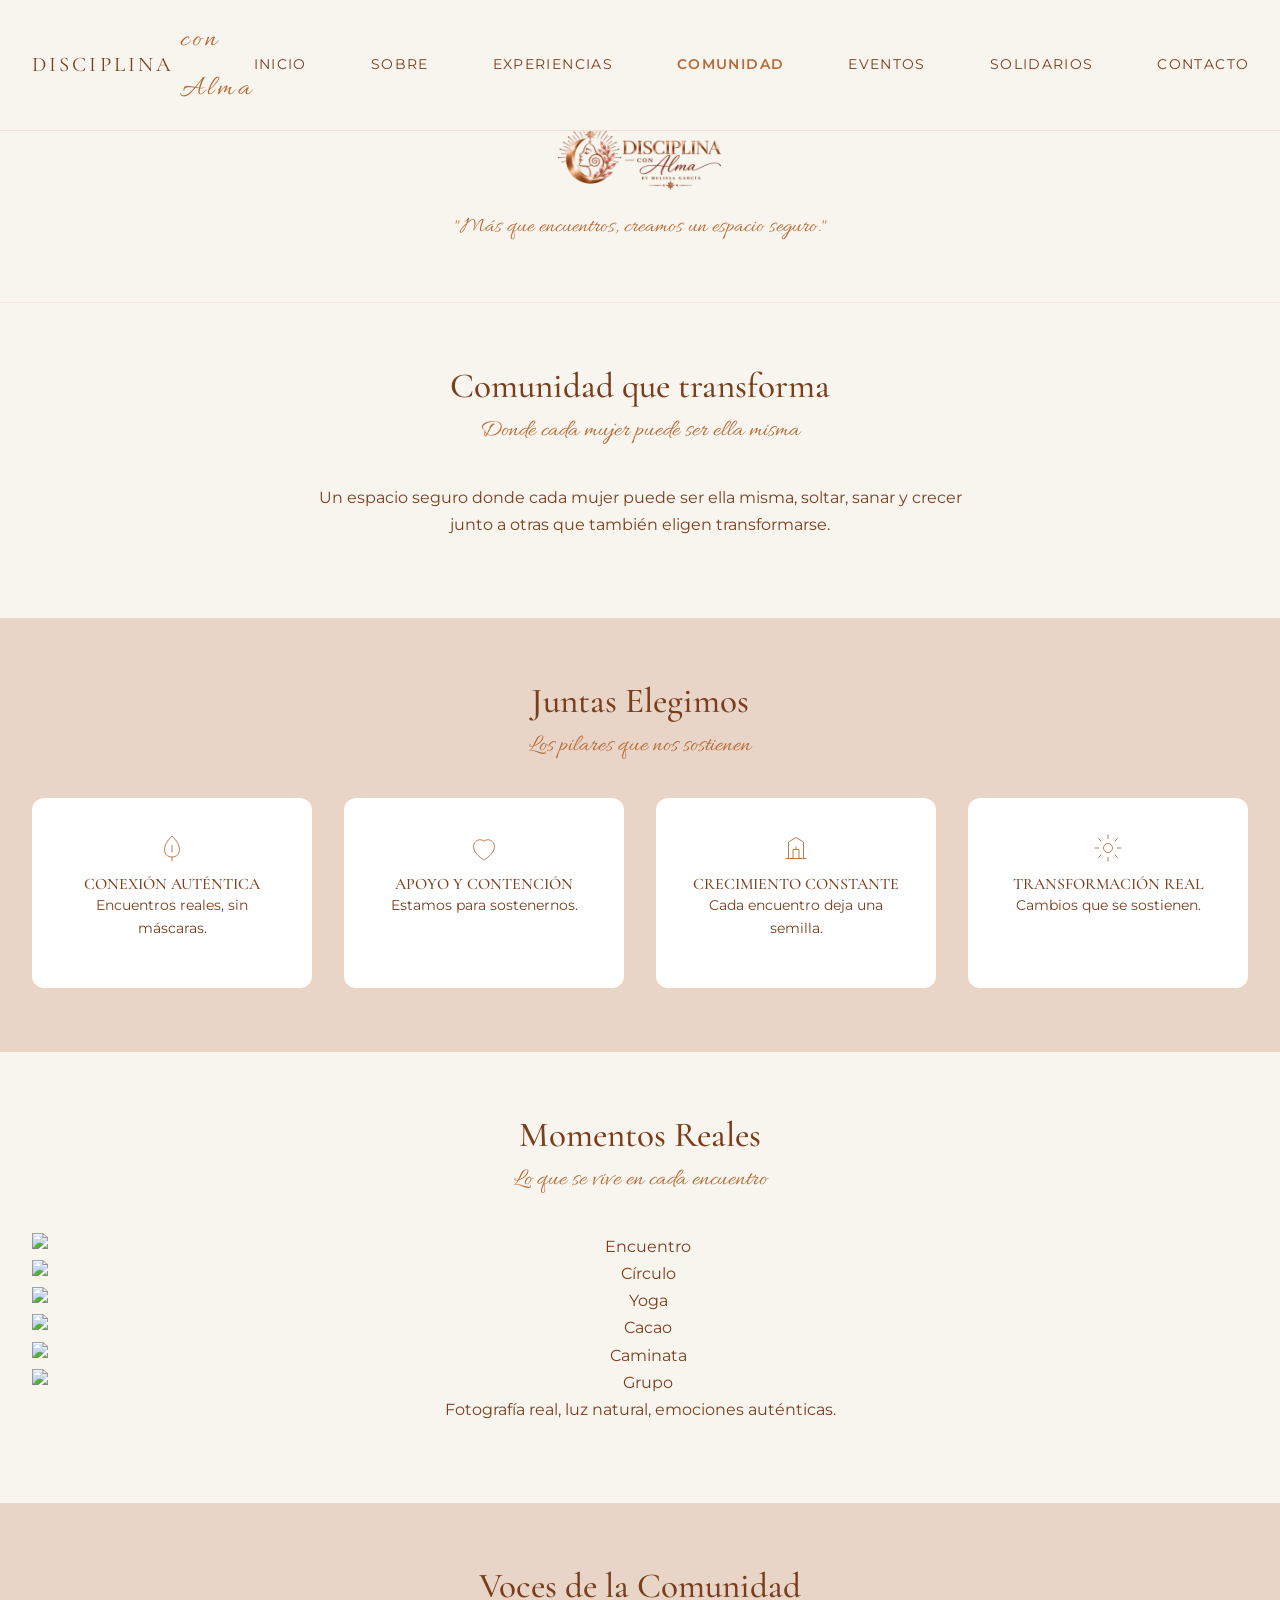
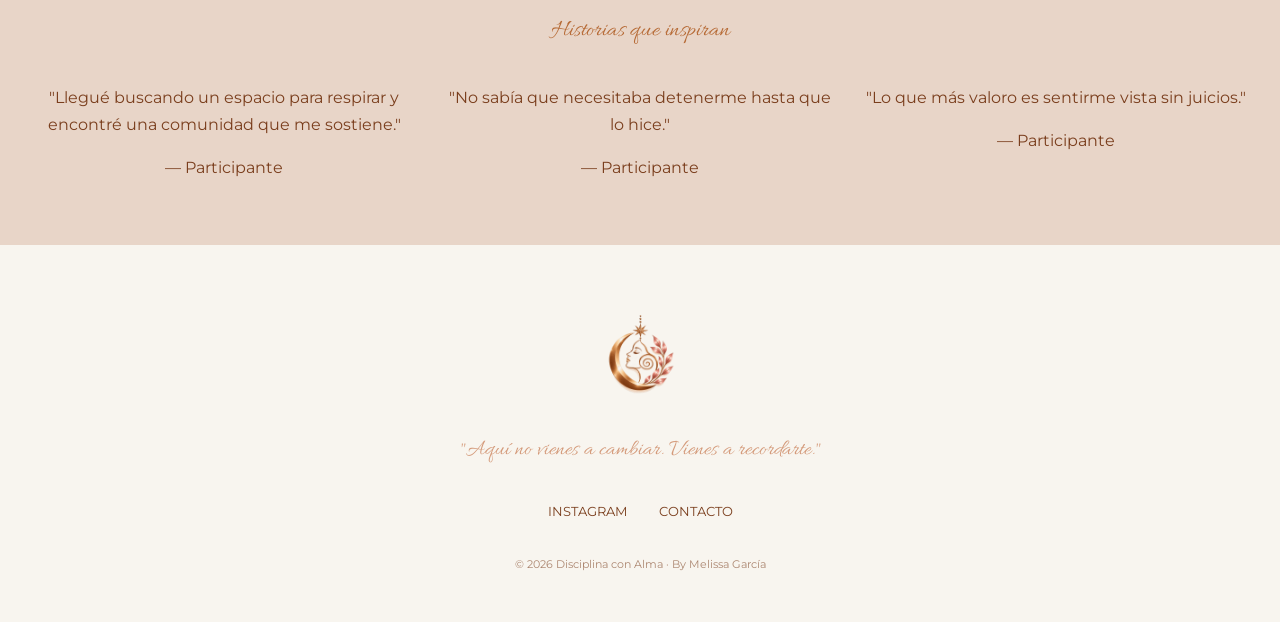
==== commit 0be6dd72: "inst" ====
--- a/comunidad.html
+++ b/comunidad.html
@@ -11,62 +11,44 @@
   <link rel="stylesheet" href="assets/css/main.css">
 </head>
 <body>
-
   <nav class="navbar">
     <div class="navbar__contenedor">
       <a href="index.html" class="navbar__logo">Disciplina <span>con Alma</span></a>
-      <button class="navbar__toggle" aria-label="Abrir menú">
-        <span></span><span></span><span></span>
-      </button>
+      <button class="navbar__toggle" aria-label="Abrir menú"><span></span><span></span><span></span></button>
       <ul class="navbar__menu">
         <li><a href="index.html">Inicio</a></li>
         <li><a href="sobre.html">Sobre</a></li>
         <li><a href="experiencias.html">Experiencias</a></li>
         <li><a href="comunidad.html" class="activo">Comunidad</a></li>
         <li><a href="eventos.html">Eventos</a></li>
+        <li><a href="solidarios.html">Solidarios</a></li>
         <li><a href="contacto.html">Contacto</a></li>
       </ul>
     </div>
   </nav>
-
   <header class="hero--interno">
     <img src="assets/img/logo/logo-horizontal.png" alt="Disciplina con Alma" class="hero__logo-horizontal">
     <p class="hero__frase">"Más que encuentros, creamos un espacio seguro."</p>
   </header>
-
   <section class="seccion">
     <div class="contenedor-texto text-center animar">
       <h2 class="seccion__titulo">Comunidad que transforma</h2>
       <p class="seccion__subtitulo">Donde cada mujer puede ser ella misma</p>
-      <p>Un espacio seguro donde cada mujer puede ser ella misma, soltar, sanar y crecer junto a otras que también eligen transformarse. Aquí no vienes a cambiar. Vienes a recordarte.</p>
+      <p>Un espacio seguro donde cada mujer puede ser ella misma, soltar, sanar y crecer junto a otras que también eligen transformarse.</p>
     </div>
   </section>
-
   <section class="seccion seccion--arena">
     <div class="contenedor text-center animar">
       <h2 class="seccion__titulo">Juntas Elegimos</h2>
       <p class="seccion__subtitulo">Los pilares que nos sostienen</p>
       <ul class="grid-pilares">
-        <li class="pilar">
-          <svg class="pilar__icono" viewBox="0 0 48 48"><path d="M24 8c-6 6-10 12-10 18 0 6 4 10 10 10s10-4 10-10c0-6-4-12-10-18z"/><path d="M24 36v6"/><path d="M24 20v10"/></svg>
-          <h3 class="pilar__titulo">Conexión auténtica</h3><p>Encuentros reales, sin máscaras ni juicios.</p>
-        </li>
-        <li class="pilar">
-          <svg class="pilar__icono" viewBox="0 0 48 48"><path d="M24 40s-14-8-14-18c0-5 4-9 9-9 3 0 5 2 5 2s2-2 5-2c5 0 9 4 9 9 0 10-14 18-14 18z"/></svg>
-          <h3 class="pilar__titulo">Apoyo y contención</h3><p>Estamos para sostenernos en cada paso.</p>
-        </li>
-        <li class="pilar">
-          <svg class="pilar__icono" viewBox="0 0 48 48"><path d="M10 38h28"/><path d="M14 38V16l10-6 10 6v22"/><path d="M20 38V26h8v12"/><path d="M24 22v4"/></svg>
-          <h3 class="pilar__titulo">Crecimiento constante</h3><p>Cada encuentro deja una semilla nueva.</p>
-        </li>
-        <li class="pilar">
-          <svg class="pilar__icono" viewBox="0 0 48 48"><circle cx="24" cy="24" r="6"/><path d="M24 6v6"/><path d="M24 36v6"/><path d="M6 24h6"/><path d="M36 24h6"/><path d="M11 11l4 4"/><path d="M33 33l4 4"/><path d="M37 11l-4 4"/><path d="M15 33l-4 4"/></svg>
-          <h3 class="pilar__titulo">Transformación real</h3><p>Cambios que se sostienen en el tiempo.</p>
-        </li>
+        <li class="pilar"><svg class="pilar__icono" viewBox="0 0 48 48"><path d="M24 8c-6 6-10 12-10 18 0 6 4 10 10 10s10-4 10-10c0-6-4-12-10-18z"/><path d="M24 36v6"/><path d="M24 20v10"/></svg><h3 class="pilar__titulo">Conexión auténtica</h3><p>Encuentros reales, sin máscaras.</p></li>
+        <li class="pilar"><svg class="pilar__icono" viewBox="0 0 48 48"><path d="M24 40s-14-8-14-18c0-5 4-9 9-9 3 0 5 2 5 2s2-2 5-2c5 0 9 4 9 9 0 10-14 18-14 18z"/></svg><h3 class="pilar__titulo">Apoyo y contención</h3><p>Estamos para sostenernos.</p></li>
+        <li class="pilar"><svg class="pilar__icono" viewBox="0 0 48 48"><path d="M10 38h28"/><path d="M14 38V16l10-6 10 6v22"/><path d="M20 38V26h8v12"/><path d="M24 22v4"/></svg><h3 class="pilar__titulo">Crecimiento constante</h3><p>Cada encuentro deja una semilla.</p></li>
+        <li class="pilar"><svg class="pilar__icono" viewBox="0 0 48 48"><circle cx="24" cy="24" r="6"/><path d="M24 6v6"/><path d="M24 36v6"/><path d="M6 24h6"/><path d="M36 24h6"/><path d="M11 11l4 4"/><path d="M33 33l4 4"/><path d="M37 11l-4 4"/><path d="M15 33l-4 4"/></svg><h3 class="pilar__titulo">Transformación real</h3><p>Cambios que se sostienen.</p></li>
       </ul>
     </div>
   </section>
-
   <section class="seccion">
     <div class="contenedor text-center animar">
       <h2 class="seccion__titulo">Momentos Reales</h2>
@@ -79,58 +61,29 @@
         <div class="galeria__item galeria__item--grande"><img src="https://placehold.co/800x800/E8D5C8/B66A35?text=Caminata" alt="Caminata"></div>
         <div class="galeria__item"><img src="https://placehold.co/400x400/DDB7A6/B66A35?text=Grupo" alt="Grupo"></div>
       </div>
-      <p class="galeria__nota">Fotografía real, luz natural, emociones auténticas. Sin poses perfectas.</p>
+      <p class="galeria__nota">Fotografía real, luz natural, emociones auténticas.</p>
     </div>
   </section>
-
   <section class="seccion seccion--arena">
     <div class="contenedor text-center animar">
       <h2 class="seccion__titulo">Voces de la Comunidad</h2>
       <p class="seccion__subtitulo">Historias que inspiran</p>
       <div class="grid-testimonios">
-        <blockquote class="testimonio">
-          <p class="testimonio__texto">"Llegué buscando un espacio para respirar y encontré una comunidad que me sostiene. Cada encuentro me deja más cerca de mí misma."</p>
-          <footer class="testimonio__autor">— Participante</footer>
-        </blockquote>
-        <blockquote class="testimonio">
-          <p class="testimonio__texto">"No sabía que necesitaba detenerme hasta que lo hice. Ahora sé que bajar el ritmo también es progreso."</p>
-          <footer class="testimonio__autor">— Participante</footer>
-        </blockquote>
-        <blockquote class="testimonio">
-          <p class="testimonio__texto">"Lo que más valoro es sentirme vista sin juicios. Aquí puedo ser yo, sin máscaras."</p>
-          <footer class="testimonio__autor">— Participante</footer>
-        </blockquote>
+        <blockquote class="testimonio"><p class="testimonio__texto">"Llegué buscando un espacio para respirar y encontré una comunidad que me sostiene."</p><footer class="testimonio__autor">— Participante</footer></blockquote>
+        <blockquote class="testimonio"><p class="testimonio__texto">"No sabía que necesitaba detenerme hasta que lo hice."</p><footer class="testimonio__autor">— Participante</footer></blockquote>
+        <blockquote class="testimonio"><p class="testimonio__texto">"Lo que más valoro es sentirme vista sin juicios."</p><footer class="testimonio__autor">— Participante</footer></blockquote>
       </div>
     </div>
   </section>
-
-  <section class="seccion seccion--verde">
-    <div class="contenedor-texto text-center animar">
-      <h2 class="seccion__titulo">Nuestro Compromiso</h2>
-      <p class="seccion__subtitulo">Que cada mujer se marche sintiéndose</p>
-      <ul class="lista-compromiso" style="display:inline-block; text-align:left;">
-        <li>Más presente.</li>
-        <li>Más consciente de su valor.</li>
-        <li>Más conectada consigo misma.</li>
-        <li>Más acompañada por una comunidad que inspira.</li>
-      </ul>
+  <footer class="footer">
+    <img src="assets/img/logo/logo-icono.png" alt="Disciplina con Alma" class="footer__logo" loading="lazy">
+    <p class="footer__frase">"Aquí no vienes a cambiar. Vienes a recordarte."</p>
+    <div class="footer__redes">
+      <a href="https://instagram.com/disciplinaconalma_" target="_blank" rel="noopener">Instagram</a>
+      <a href="contacto.html">Contacto</a>
     </div>
-  </section>
-
-  <section class="seccion text-center">
-    <div class="contenedor-texto animar">
-      <p class="seccion__subtitulo">"Aquí no vienes a cambiar. Vienes a recordarte."</p>
-      <a href="eventos.html" class="btn btn--primario mt-md">Únete a la comunidad</a>
-    </div>
-  </section>
-
-  <footer class="footer">
-    <img src="assets/img/logo/logo-icono.png" alt="Disciplina con Alma" class="footer__logo">
-    <p class="footer__frase">"Aquí no vienes a cambiar. Vienes a recordarte."</p>
-    <div class="footer__redes"><a href="#">Instagram</a><a href="contacto.html">Contacto</a></div>
     <p class="footer__copy">© <span data-year></span> Disciplina con Alma · By Melissa García</p>
   </footer>
-
   <script src="assets/js/main.js"></script>
 </body>
 </html>
--- a/assets/css/variables.css
+++ b/assets/css/variables.css
@@ -13,7 +13,6 @@
   --color-rosa-polvo:    #DDB7A6;
   --color-taupe:         #B7A18E;
 
-  /* Variantes suaves */
   --color-marfil-soft:   #FBF9F4;
   --color-marfil-puro:   #FFFFFF;
   
@@ -21,16 +20,6 @@
   --font-titulo:  'Cormorant Garamond', 'Cinzel', Georgia, serif;
   --font-texto:   'Montserrat', 'Poppins', sans-serif;
   --font-firma:   'Allura', cursive;
-
-  /* ---------- TAMAÑOS TIPOGRÁFICOS ---------- */
-  --fs-xs:    0.75rem;
-  --fs-sm:    0.875rem;
-  --fs-base:  1rem;
-  --fs-md:    1.125rem;
-  --fs-lg:    1.5rem;
-  --fs-xl:    2.5rem;
-  --fs-2xl:   3.5rem;
-  --fs-3xl:   5rem;
 
   /* ---------- ESPACIADOS ---------- */
   --espacio-xs: 0.5rem;
@@ -50,10 +39,8 @@
   --radio-lg: 20px;
   --sombra-suave:  0 4px 20px rgba(182, 106, 53, 0.08);
   --sombra-media:  0 8px 30px rgba(122, 62, 29, 0.12);
-  --sombra-fuerte: 0 15px 40px rgba(122, 62, 29, 0.15);
-
+  
   --transicion-suave: all 0.3s ease;
-  --transicion-lenta: all 0.6s cubic-bezier(0.25, 1, 0.5, 1);
 }
 
 /* ============================================
@@ -63,14 +50,15 @@
 html { scroll-behavior: smooth; -webkit-font-smoothing: antialiased; }
 body {
   font-family: var(--font-texto);
-  font-size: var(--fs-base);
+  font-size: 1rem;
   line-height: 1.7;
   color: var(--color-bronce);
   background-color: var(--color-marfil);
-  font-weight: 400;
+  overflow-x: hidden; /* Evita scroll horizontal */
 }
 img { max-width: 100%; height: auto; display: block; }
 a { color: inherit; text-decoration: none; transition: var(--transicion-suave); }
+ul, ol { list-style: none; } /* Quita todas las viñetas por defecto */
 button { font-family: inherit; cursor: pointer; border: none; background: none; }
 
 h1, h2, h3, h4 {
@@ -83,8 +71,6 @@
 
 .contenedor { max-width: var(--contenedor-max); margin: 0 auto; padding: 0 var(--espacio-md); }
 .contenedor-texto { max-width: var(--contenedor-texto); margin: 0 auto; padding: 0 var(--espacio-md); }
-
-/* Utilidades */
 .text-center { text-align: center; }
 .mt-sm { margin-top: var(--espacio-sm); }
 .mt-md { margin-top: var(--espacio-md); }
--- a/assets/css/main.css
+++ b/assets/css/main.css
@@ -1,14 +1,13 @@
 /* ============================================
-   DISCIPLINA CON ALMA — MAIN CSS MOBILE FIRST
+   DISCIPLINA CON ALMA — MAIN CSS
    ============================================ */
 
-/* ---------- NAVBAR (Elegante, Premium y Móvil) ---------- */
+/* ---------- NAVBAR ---------- */
 .navbar {
   position: absolute; 
   top: 0; left: 0; width: 100%;
   z-index: 1000;
   padding: var(--espacio-sm) 0;
-  transition: var(--transicion-suave);
   background-color: rgba(248, 245, 239, 0.95); 
   backdrop-filter: blur(12px);
   -webkit-backdrop-filter: blur(12px);
@@ -26,7 +25,7 @@
 
 .navbar__logo {
   font-family: var(--font-titulo);
-  font-size: var(--fs-md);
+  font-size: clamp(1.1rem, 4vw, 1.3rem);
   letter-spacing: 0.15em;
   color: var(--color-bronce);
   text-transform: uppercase;
@@ -38,62 +37,49 @@
 .navbar__logo span {
   font-family: var(--font-firma);
   text-transform: none;
-  font-size: calc(var(--fs-lg) + 4px);
+  font-size: clamp(1.5rem, 5vw, 1.8rem);
   color: var(--color-cobre);
-  position: relative;
-  top: 2px;
-}
-
-/* Menú de Escritorio */
+}
+
+/* Menú (Móvil por defecto) */
+.navbar__toggle {
+  display: block; 
+  padding: 5px;
+  z-index: 1001;
+}
+
+.navbar__toggle span {
+  display: block;
+  width: 22px; 
+  height: 1.5px;
+  background-color: var(--color-cobre);
+  margin: 5px 0;
+  transition: var(--transicion-suave);
+}
+
 .navbar__menu {
-  display: flex;
-  gap: var(--espacio-lg);
-  list-style: none;
-  align-items: center;
-}
-
+  position: absolute;
+  top: 100%; left: 0; width: 100%;
+  background-color: var(--color-marfil);
+  display: flex;
+  flex-direction: column;
+  align-items: center;
+  padding: var(--espacio-md) 0;
+  box-shadow: 0 10px 20px rgba(0,0,0,0.05);
+  transform: translateY(-150%);
+  transition: transform 0.4s ease;
+  z-index: -1;
+}
+
+.navbar__menu.active { transform: translateY(0); z-index: 999; }
+.navbar__menu li { margin: 10px 0; width: 100%; text-align: center; }
 .navbar__menu a {
-  font-family: var(--font-texto);
-  font-size: 0.8rem;
-  font-weight: 500;
-  letter-spacing: 0.15em;
+  font-size: 0.85rem;
+  letter-spacing: 0.1em;
   text-transform: uppercase;
   color: var(--color-bronce);
-  opacity: 0.7;
-  position: relative;
-  padding: 8px 0;
-  transition: all 0.3s ease;
-}
-
-.navbar__menu a:hover { opacity: 1; color: var(--color-cobre); transform: translateY(-1px); }
-
-.navbar__menu a::after {
-  content: ''; position: absolute; bottom: 0; left: 50%;
-  transform: translateX(-50%); width: 0; height: 1.5px;
-  background-color: var(--color-cobre); transition: width 0.4s cubic-bezier(0.25, 1, 0.5, 1);
-}
-
-.navbar__menu a:hover::after, .navbar__menu a.activo::after { width: 100%; }
-.navbar__menu a.activo { opacity: 1; color: var(--color-cobre); font-weight: 600; }
-
-/* Botón Menú Hamburguesa (Oculto en PC) */
-.navbar__toggle {
-  display: none;
-  flex-direction: column;
-  gap: 5px;
-  background: transparent;
-  border: none;
-  cursor: pointer;
-  padding: 5px;
-  z-index: 1001;
-}
-
-.navbar__toggle span {
   display: block;
-  width: 26px;
-  height: 2px;
-  background-color: var(--color-cobre);
-  transition: var(--transicion-suave);
+  padding: 5px 0;
 }
 
 /* ---------- BOTONES ---------- */
@@ -101,249 +87,169 @@
   display: inline-flex;
   align-items: center;
   justify-content: center;
-  padding: 1.1rem 2.5rem; /* Más alto para dedos */
-  font-family: var(--font-texto);
-  font-size: var(--fs-sm);
+  padding: 1rem 2rem;
+  font-size: 0.8rem; 
   letter-spacing: 0.1em;
   text-transform: uppercase;
   font-weight: 500;
   transition: var(--transicion-suave);
   cursor: pointer;
-  text-align: center;
-  width: 100%; /* En móvil los botones ocupan todo el ancho */
-  max-width: 350px;
-}
-
-@media(min-width: 768px) {
-  .btn { width: auto; } /* En PC vuelven a su tamaño normal */
+  width: 100%;
+  max-width: 300px; /* Deja margen a los lados en celular */
+  margin: 0 auto;
 }
 
 .btn--primario { background-color: var(--color-cobre); color: var(--color-marfil); border: 1px solid var(--color-cobre); }
-.btn--primario:hover { background-color: var(--color-bronce); border-color: var(--color-bronce); }
 .btn--secundario { background: transparent; color: var(--color-bronce); border: 1px solid var(--color-bronce); }
-.btn--secundario:hover { background-color: var(--color-bronce); color: var(--color-marfil); }
 .btn--outline-cobre { background: transparent; color: var(--color-cobre); border: 1px solid var(--color-cobre); }
-.btn--outline-cobre:hover { background: var(--color-cobre); color: var(--color-marfil); }
-
-/* ============================================
-   HERO LUXURY (PÁGINA DE INICIO)
-   ============================================ */
+
+/* ---------- HERO (Inicio) ---------- */
 .hero-luxury {
   position: relative;
-  min-height: 100vh;
   display: flex;
   align-items: center;
   background-color: var(--color-marfil);
-  overflow: hidden;
-  padding-top: 100px; 
-  padding-bottom: 120px; 
-}
-
-.hero-luxury::before {
-  content: ''; position: absolute; top: 0; left: 0; width: 100%; height: 100%;
-  background-image: repeating-linear-gradient(45deg, rgba(182, 106, 53, 0.03) 0px, rgba(182, 106, 53, 0.03) 1px, transparent 1px, transparent 15px);
-  z-index: 1;
+  padding-top: 120px; 
+  padding-bottom: 60px; 
 }
 
 .hero-luxury__contenedor {
-  position: relative; z-index: 2;
   max-width: var(--contenedor-max);
   margin: 0 auto;
   padding: 0 var(--espacio-md);
   display: grid;
   grid-template-columns: 1fr;
-  align-items: center;
+  gap: var(--espacio-lg);
   width: 100%;
-  gap: var(--espacio-md);
 }
 
 .hero-luxury__texto {
-  display: flex; flex-direction: column; justify-content: center;
-  color: var(--color-bronce); text-align: center;
-  animation: fadeUp 1s ease forwards;
+  display: flex; flex-direction: column; align-items: center; text-align: center;
 }
 
 .hero-luxury__etiqueta {
-  display: flex; align-items: center; justify-content: center; gap: var(--espacio-sm);
-  font-family: var(--font-texto); font-size: var(--fs-xs);
-  letter-spacing: 0.2em; text-transform: uppercase;
+  font-size: 0.7rem; letter-spacing: 0.2em; text-transform: uppercase;
   color: var(--color-cobre); margin-bottom: var(--espacio-sm);
 }
 
 .hero-luxury__titulo {
-  font-family: var(--font-titulo);
-  font-size: clamp(2.8rem, 8vw, 5.5rem); /* Se adapta al cel */
-  font-weight: 500; line-height: 1;
-  color: var(--color-bronce); margin-bottom: var(--espacio-sm);
+  font-size: clamp(2.2rem, 8vw, 3rem);
+  margin-bottom: var(--espacio-xs);
 }
 
 .hero-luxury__titulo span {
   display: block; color: var(--color-cobre);
   font-family: var(--font-firma);
-  font-size: clamp(3.5rem, 12vw, 7rem);
+  font-size: clamp(3rem, 12vw, 4.5rem); 
   margin-top: -0.1em; line-height: 0.8;
 }
 
 .hero-luxury__desc {
-  font-size: var(--fs-base); color: var(--color-bronce);
-  opacity: 0.85; max-width: 100%;
-  margin: 0 auto var(--espacio-md); line-height: 1.6;
+  font-size: 0.95rem; opacity: 0.85; margin-bottom: var(--espacio-md);
 }
 
 .hero-luxury__acciones { 
-  display: flex; flex-direction: column; gap: var(--espacio-sm); 
-  align-items: center; width: 100%;
-}
-
-.hero-luxury__imagen {
-  position: relative; height: 100%; min-height: 300px;
-  display: flex; align-items: center; justify-content: center;
-  width: 100%;
-}
-
-.hero-luxury__imagen img {
-  width: 100%; height: 100%; object-fit: cover;
-  border-radius: var(--radio-lg); box-shadow: var(--sombra-fuerte);
-}
+  display: flex; flex-direction: column; gap: var(--espacio-sm); width: 100%; align-items: center;
+}
+
+.hero-luxury__imagen { position: relative; width: 100%; }
+.hero-luxury__imagen img { width: 100%; border-radius: var(--radio-lg); box-shadow: var(--sombra-media); }
 
 .hero-luxury__badge {
-  position: absolute; bottom: -30px; left: 50%; transform: translateX(-50%);
-  width: 130px; height: 150px; background-color: var(--color-marfil);
+  position: absolute; bottom: -20px; left: 50%; transform: translateX(-50%);
+  width: 110px; height: 120px; background-color: var(--color-marfil);
   clip-path: polygon(50% 0%, 100% 25%, 100% 75%, 50% 100%, 0% 75%, 0% 25%);
   display: flex; flex-direction: column; align-items: center; justify-content: center;
-  color: var(--color-bronce); text-align: center;
-  border: 1px solid rgba(182, 106, 53, 0.3); box-shadow: var(--sombra-fuerte); z-index: 10;
-}
-
-.hero-luxury__badge p { font-size: 0.6rem; text-transform: uppercase; margin: 0; }
-.hero-luxury__badge h3 { font-family: var(--font-titulo); font-size: 1.5rem; color: var(--color-cobre); margin: 2px 0; }
-
-/* Barra de Filtros (PC) */
-.hero-luxury__barra {
-  position: absolute; bottom: 0; left: 0; width: 100%;
-  background-color: var(--color-marfil-puro); z-index: 20;
-  box-shadow: 0 -10px 30px rgba(122, 62, 29, 0.05);
-  display: none; /* Oculto en celular */
-}
-
-/* ============================================
-   HERO INTERNO (PÁGINAS SECUNDARIAS)
-   ============================================ */
+  border: 1px solid var(--color-cobre);
+}
+.hero-luxury__badge p { font-size: 0.5rem; text-transform: uppercase; margin: 0; }
+.hero-luxury__badge h3 { font-size: 1.2rem; color: var(--color-cobre); margin: 2px 0; }
+
+/* ---------- HERO INTERNO (Páginas secundarias) ---------- */
 .hero--interno {
-  position: relative;
-  background-color: var(--color-marfil);
-  padding: 120px var(--espacio-md) 40px; /* Menos espacio en cel */
+  padding: 120px var(--espacio-md) 40px;
   text-align: center;
   border-bottom: 1px solid rgba(182, 106, 53, 0.1);
 }
-
-.hero__logo-horizontal { max-width: 220px; margin: 0 auto var(--espacio-sm); }
-.hero__frase { font-family: var(--font-firma); font-size: var(--fs-lg); color: var(--color-cobre); margin-top: 0; }
-
-/* ============================================
-   SECCIONES Y UTILIDADES
-   ============================================ */
+.hero__logo-horizontal { max-width: 180px; margin: 0 auto var(--espacio-sm); }
+.hero__frase { font-family: var(--font-firma); font-size: 1.4rem; color: var(--color-cobre); }
+
+/* ---------- SECCIONES ---------- */
 .seccion { padding: var(--espacio-lg) 0; }
 .seccion--arena { background-color: var(--color-arena); }
 .seccion--verde { background-color: var(--color-verde-bosque); color: var(--color-marfil); }
 .seccion--verde h2, .seccion--verde p, .seccion--verde h3 { color: var(--color-marfil); }
 
-.seccion__titulo { font-family: var(--font-titulo); font-size: var(--fs-xl); text-align: center; margin-bottom: var(--espacio-xs); }
-.seccion__subtitulo { font-family: var(--font-firma); font-size: var(--fs-lg); color: var(--color-cobre); text-align: center; margin-bottom: var(--espacio-md); }
-.seccion--verde .seccion__subtitulo { color: var(--color-rosa-cobre); }
-
-/* ============================================
-   GRILLAS Y TARJETAS (Todas en 1 columna para Cel)
-   ============================================ */
+.seccion__titulo { font-size: clamp(1.8rem, 6vw, 2.2rem); text-align: center; margin-bottom: 5px; }
+.seccion__subtitulo { font-size: 1.5rem; font-family: var(--font-firma); color: var(--color-cobre); text-align: center; margin-bottom: var(--espacio-md); }
+
+/* ---------- GRILLAS (Móvil) ---------- */
 .grid-pilares, .grid-experiencias, .grid-eventos, .grid-testimonios, .grid-dos, .grid-tres, .timeline {
   display: grid; grid-template-columns: 1fr; gap: var(--espacio-md); margin-top: var(--espacio-md);
 }
 
+/* ---------- TARJETAS DE EVENTOS (Arregladas) ---------- */
+.evento {
+  background-color: var(--color-marfil-puro);
+  border-radius: var(--radio-md);
+  overflow: hidden;
+  box-shadow: var(--sombra-suave);
+  display: flex; flex-direction: column;
+}
+
+.evento__imagen { width: 100%; aspect-ratio: 16 / 9; }
+.evento__imagen img { width: 100%; height: 100%; object-fit: cover; }
+
+.evento__contenido { padding: var(--espacio-md); display: flex; flex-direction: column; gap: 10px; }
+.evento__fecha { font-size: 0.75rem; text-transform: uppercase; color: var(--color-cobre); font-weight: 600; }
+.evento__titulo { font-size: 1.3rem; }
+.evento__descripcion { font-size: 0.9rem; opacity: 0.85; }
+.evento__detalles { display: flex; flex-wrap: wrap; gap: 8px; }
+.evento__detalles li { font-size: 0.7rem; background-color: var(--color-arena); padding: 4px 10px; border-radius: 50px; }
+.evento .btn { margin: 10px 0 0 0; }
+
+/* ---------- PILARES Y EXPERIENCIAS ---------- */
 .pilar, .experiencia {
-  padding: var(--espacio-md); background-color: var(--color-marfil-puro);
-  border-radius: var(--radio-md); box-shadow: var(--sombra-suave);
-}
-
-.pilar__icono, .experiencia__icono { width: 40px; height: 40px; margin-bottom: var(--espacio-xs); }
-.pilar__titulo, .experiencia__nombre { font-family: var(--font-titulo); font-size: var(--fs-base); text-transform: uppercase; }
+  background-color: var(--color-marfil-puro);
+  padding: var(--espacio-md);
+  border-radius: var(--radio-md);
+  display: flex; flex-direction: column; align-items: center; text-align: center;
+}
+.pilar__icono, .experiencia__icono { width: 36px; height: 36px; margin-bottom: 10px; stroke: var(--color-cobre); fill: none; stroke-width: 1.2; }
+.pilar__titulo, .experiencia__nombre { font-size: 1rem; text-transform: uppercase; }
+.pilar p { font-size: 0.85rem; }
+
+/* ---------- FOOTER ---------- */
+.footer { padding: var(--espacio-lg) var(--espacio-md) var(--espacio-md); text-align: center; }
+.footer__logo { max-width: 90px; margin: 0 auto var(--espacio-md); }
+.footer__frase { font-family: var(--font-firma); font-size: 1.4rem; color: var(--color-rosa-cobre); margin-bottom: var(--espacio-md); }
+.footer__redes { display: flex; justify-content: center; gap: var(--espacio-md); margin-bottom: var(--espacio-md); }
+.footer__redes a { font-size: 0.8rem; text-transform: uppercase; }
+.footer__copy { font-size: 0.7rem; opacity: 0.6; }
 
 /* ============================================
-   EVENTOS
-   ============================================ */
-.evento { background-color: var(--color-marfil-puro); border-radius: var(--radio-md); overflow: hidden; box-shadow: var(--sombra-suave); }
-.evento__imagen { aspect-ratio: 4 / 3; }
-.evento__contenido { padding: var(--espacio-md); }
-.evento__titulo { font-size: var(--fs-base); }
-.evento__detalles li { font-size: 0.7rem; padding: 0.3rem 0.6rem; }
-
-/* Destacado en index */
-.evento--destacado { display: flex; flex-direction: column; }
-
-/* ============================================
-   FOOTER
-   ============================================ */
-.footer { padding: var(--espacio-lg) var(--espacio-md) var(--espacio-md); }
-.footer__logo { max-width: 100px; }
-.footer__frase { font-size: var(--fs-base); }
-
-/* ============================================
-   FORMULARIO Y PAGO
-   ============================================ */
-.formulario { padding: var(--espacio-md); }
-.formulario__input, .formulario__textarea { padding: 1rem; font-size: 16px; /* Evita zoom en iPhone */ }
-
-/* Resumen de Pago */
-.resumen-pago { padding: 1rem; }
-.resumen-pago__fila { font-size: 0.9rem; }
-
-/* Botones de Cuentas */
-.cuenta-numero-wrapper { flex-direction: column; gap: 10px; align-items: flex-start; }
-.btn-copiar { width: 100%; padding: 0.5rem; }
-
-/* ============================================
-   ANIMACIONES Y UTILIDADES
-   ============================================ */
-.animar { opacity: 0; transform: translateY(20px); transition: opacity 0.8s ease, transform 0.8s ease; }
-.animar.visible { opacity: 1; transform: translateY(0); }
-
-/* ============================================
-   MEDIA QUERIES (Tablet y Escritorio)
+   MEDIA QUERIES (PC)
    ============================================ */
 @media (min-width: 768px) {
-  /* Restaurar menú de PC y ocultar hamburguesa */
   .navbar__toggle { display: none; }
-  .navbar__menu { display: flex; }
-  .navbar { padding: var(--espacio-md) 0; }
-  
-  /* Restaurar Hero de PC */
-  .hero-luxury__contenedor { grid-template-columns: 1fr 1fr; text-align: left; gap: var(--espacio-xl); }
+  .navbar__menu {
+    position: static; flex-direction: row; gap: var(--espacio-lg);
+    background: transparent; box-shadow: none; transform: none; padding: 0; width: auto;
+  }
+  .navbar__menu li { margin: 0; width: auto; }
+  .navbar__menu a { padding: 8px 0; position: relative; }
+  .navbar__menu a.activo { color: var(--color-cobre); font-weight: 600; }
+
+  .hero-luxury__contenedor { grid-template-columns: 1fr 1fr; text-align: left; }
   .hero-luxury__texto { text-align: left; align-items: flex-start; }
-  .hero-luxury__etiqueta { justify-content: flex-start; }
   .hero-luxury__acciones { flex-direction: row; justify-content: flex-start; }
-  .hero-luxury__imagen { min-height: 550px; }
-  .hero-luxury__badge { left: -60px; top: 50%; bottom: auto; transform: translateY(-50%); }
-  
-  /* Restaurar barra de filtros */
-  .hero-luxury__barra { display: block; }
-
-  /* Restaurar Grillas */
-  .grid-dos { grid-template-columns: repeat(2, 1fr); }
+  .hero-luxury__badge { left: -60px; top: 50%; bottom: auto; transform: translateY(-50%); width: 150px; height: 170px; }
+  .hero-luxury__badge h3 { font-size: 1.8rem; }
+
+  .grid-eventos, .grid-dos { grid-template-columns: repeat(2, 1fr); }
   .grid-tres, .grid-testimonios { grid-template-columns: repeat(3, 1fr); }
   .grid-pilares, .grid-experiencias { grid-template-columns: repeat(4, 1fr); }
-  .grid-eventos { grid-template-columns: repeat(2, 1fr); }
   .timeline { grid-template-columns: repeat(5, 1fr); }
   
-  /* Evento Destacado PC */
-  .evento--destacado { flex-direction: row; }
-  
-  /* Formulario PC */
-  .cuenta-numero-wrapper { flex-direction: row; align-items: center; }
-  .btn-copiar { width: auto; }
-  
-  .btn { width: auto; }
-}
-
-@keyframes fadeUp {
-  from { opacity: 0; transform: translateY(20px); }
-  to { opacity: 1; transform: translateY(0); }
+  .btn { width: auto; max-width: none; }
 }
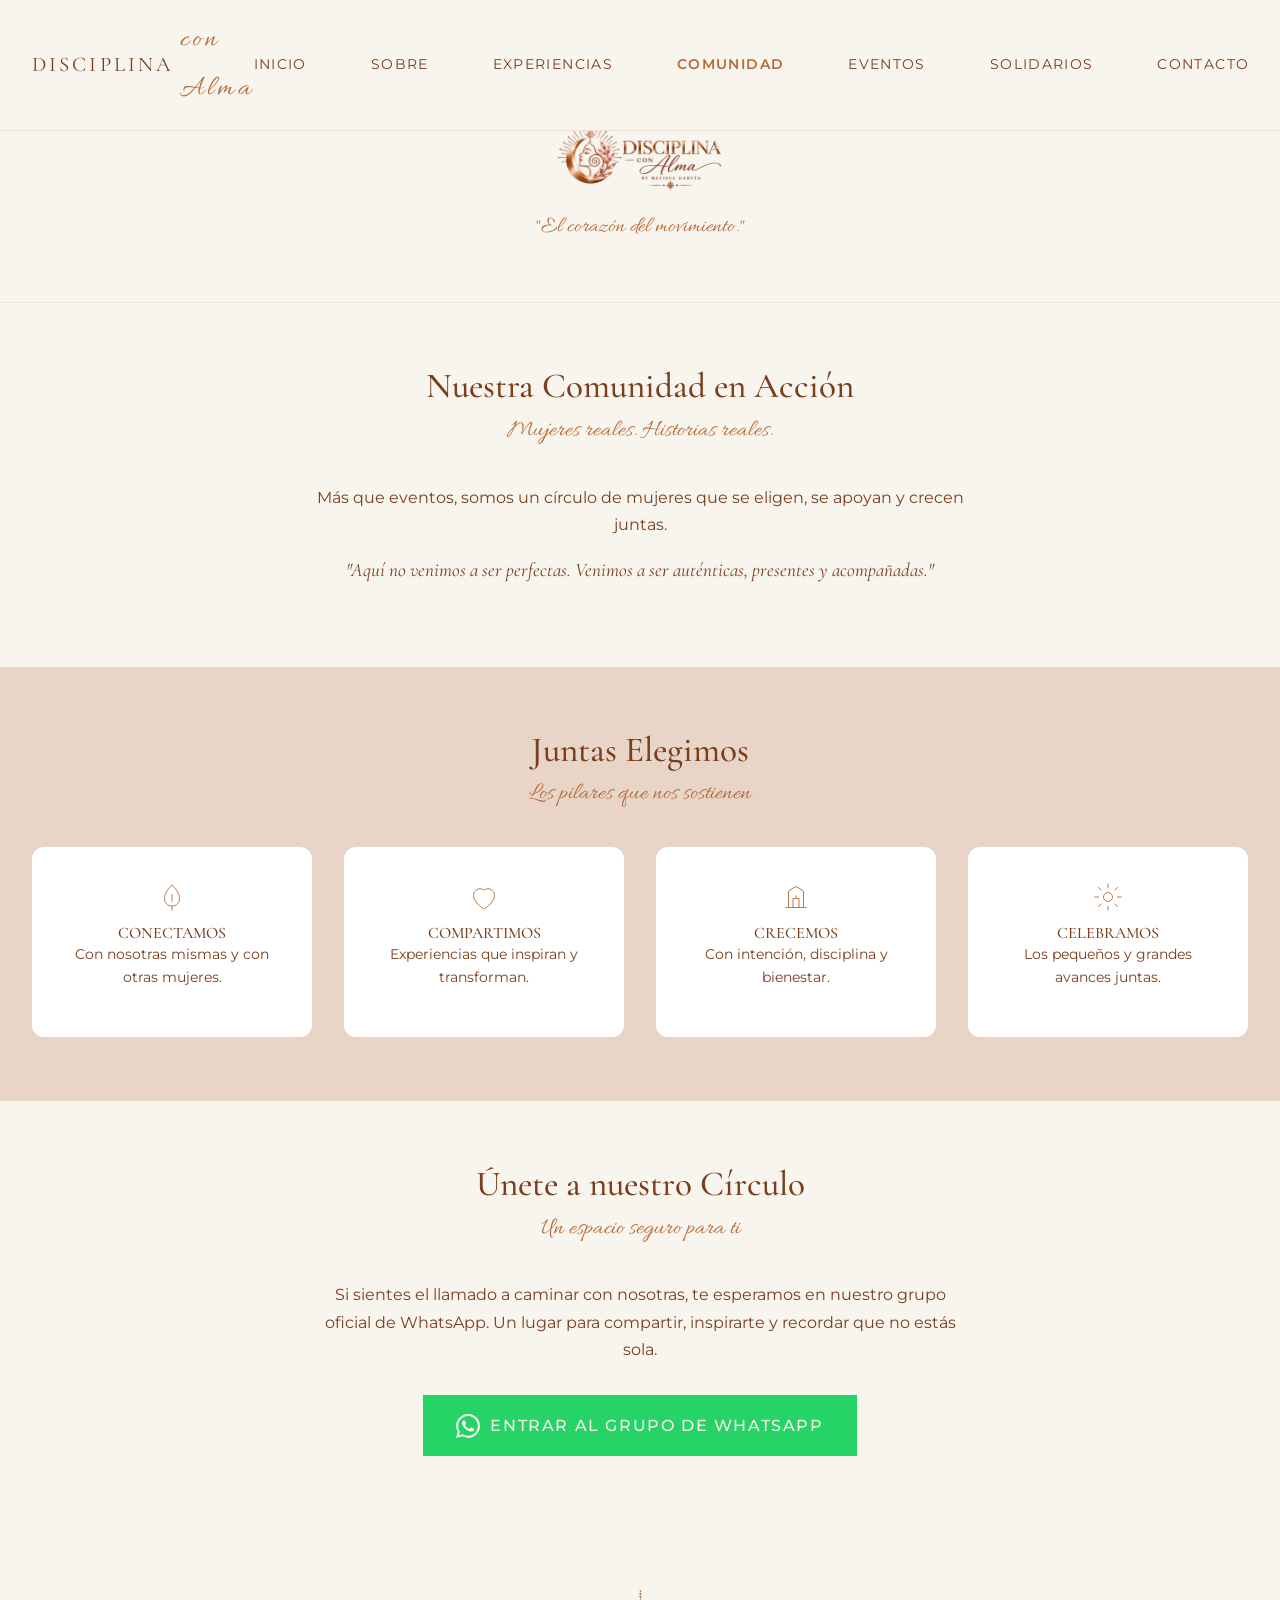
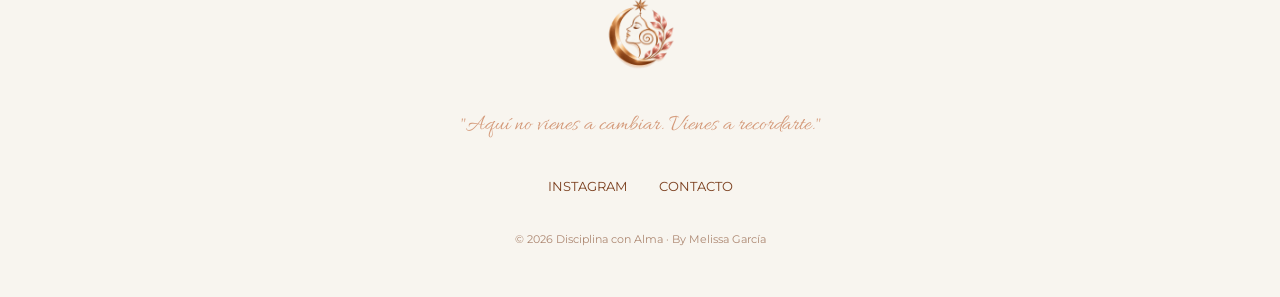
==== commit 887037b5: "actualizacion" ====
--- a/comunidad.html
+++ b/comunidad.html
@@ -11,6 +11,7 @@
   <link rel="stylesheet" href="assets/css/main.css">
 </head>
 <body>
+
   <nav class="navbar">
     <div class="navbar__contenedor">
       <a href="index.html" class="navbar__logo">Disciplina <span>con Alma</span></a>
@@ -26,55 +27,49 @@
       </ul>
     </div>
   </nav>
+
   <header class="hero--interno">
     <img src="assets/img/logo/logo-horizontal.png" alt="Disciplina con Alma" class="hero__logo-horizontal">
-    <p class="hero__frase">"Más que encuentros, creamos un espacio seguro."</p>
+    <p class="hero__frase">"El corazón del movimiento."</p>
   </header>
+
   <section class="seccion">
     <div class="contenedor-texto text-center animar">
-      <h2 class="seccion__titulo">Comunidad que transforma</h2>
-      <p class="seccion__subtitulo">Donde cada mujer puede ser ella misma</p>
-      <p>Un espacio seguro donde cada mujer puede ser ella misma, soltar, sanar y crecer junto a otras que también eligen transformarse.</p>
+      <h2 class="seccion__titulo">Nuestra Comunidad en Acción</h2>
+      <p class="seccion__subtitulo">Mujeres reales. Historias reales.</p>
+      <p>Más que eventos, somos un círculo de mujeres que se eligen, se apoyan y crecen juntas.</p>
+      <p style="font-family: var(--font-titulo); font-style: italic; font-size: 1.2rem; color: var(--color-bronce); margin-top: 1rem;">
+        "Aquí no venimos a ser perfectas. Venimos a ser auténticas, presentes y acompañadas."
+      </p>
     </div>
   </section>
+
   <section class="seccion seccion--arena">
     <div class="contenedor text-center animar">
       <h2 class="seccion__titulo">Juntas Elegimos</h2>
       <p class="seccion__subtitulo">Los pilares que nos sostienen</p>
       <ul class="grid-pilares">
-        <li class="pilar"><svg class="pilar__icono" viewBox="0 0 48 48"><path d="M24 8c-6 6-10 12-10 18 0 6 4 10 10 10s10-4 10-10c0-6-4-12-10-18z"/><path d="M24 36v6"/><path d="M24 20v10"/></svg><h3 class="pilar__titulo">Conexión auténtica</h3><p>Encuentros reales, sin máscaras.</p></li>
-        <li class="pilar"><svg class="pilar__icono" viewBox="0 0 48 48"><path d="M24 40s-14-8-14-18c0-5 4-9 9-9 3 0 5 2 5 2s2-2 5-2c5 0 9 4 9 9 0 10-14 18-14 18z"/></svg><h3 class="pilar__titulo">Apoyo y contención</h3><p>Estamos para sostenernos.</p></li>
-        <li class="pilar"><svg class="pilar__icono" viewBox="0 0 48 48"><path d="M10 38h28"/><path d="M14 38V16l10-6 10 6v22"/><path d="M20 38V26h8v12"/><path d="M24 22v4"/></svg><h3 class="pilar__titulo">Crecimiento constante</h3><p>Cada encuentro deja una semilla.</p></li>
-        <li class="pilar"><svg class="pilar__icono" viewBox="0 0 48 48"><circle cx="24" cy="24" r="6"/><path d="M24 6v6"/><path d="M24 36v6"/><path d="M6 24h6"/><path d="M36 24h6"/><path d="M11 11l4 4"/><path d="M33 33l4 4"/><path d="M37 11l-4 4"/><path d="M15 33l-4 4"/></svg><h3 class="pilar__titulo">Transformación real</h3><p>Cambios que se sostienen.</p></li>
+        <li class="pilar"><svg class="pilar__icono" viewBox="0 0 48 48"><path d="M24 8c-6 6-10 12-10 18 0 6 4 10 10 10s10-4 10-10c0-6-4-12-10-18z"/><path d="M24 36v6"/><path d="M24 20v10"/></svg><h3 class="pilar__titulo">Conectamos</h3><p>Con nosotras mismas y con otras mujeres.</p></li>
+        <li class="pilar"><svg class="pilar__icono" viewBox="0 0 48 48"><path d="M24 40s-14-8-14-18c0-5 4-9 9-9 3 0 5 2 5 2s2-2 5-2c5 0 9 4 9 9 0 10-14 18-14 18z"/></svg><h3 class="pilar__titulo">Compartimos</h3><p>Experiencias que inspiran y transforman.</p></li>
+        <li class="pilar"><svg class="pilar__icono" viewBox="0 0 48 48"><path d="M10 38h28"/><path d="M14 38V16l10-6 10 6v22"/><path d="M20 38V26h8v12"/><path d="M24 22v4"/></svg><h3 class="pilar__titulo">Crecemos</h3><p>Con intención, disciplina y bienestar.</p></li>
+        <li class="pilar"><svg class="pilar__icono" viewBox="0 0 48 48"><circle cx="24" cy="24" r="6"/><path d="M24 6v6"/><path d="M24 36v6"/><path d="M6 24h6"/><path d="M36 24h6"/><path d="M11 11l4 4"/><path d="M33 33l4 4"/><path d="M37 11l-4 4"/><path d="M15 33l-4 4"/></svg><h3 class="pilar__titulo">Celebramos</h3><p>Los pequeños y grandes avances juntas.</p></li>
       </ul>
     </div>
   </section>
-  <section class="seccion">
-    <div class="contenedor text-center animar">
-      <h2 class="seccion__titulo">Momentos Reales</h2>
-      <p class="seccion__subtitulo">Lo que se vive en cada encuentro</p>
-      <div class="galeria">
-        <div class="galeria__item galeria__item--grande"><img src="https://placehold.co/800x800/E8D5C8/B66A35?text=Encuentro" alt="Encuentro"></div>
-        <div class="galeria__item"><img src="https://placehold.co/400x400/DDB7A6/B66A35?text=Círculo" alt="Círculo"></div>
-        <div class="galeria__item"><img src="https://placehold.co/400x400/B7A18E/B66A35?text=Yoga" alt="Yoga"></div>
-        <div class="galeria__item"><img src="https://placehold.co/400x400/D49A7A/B66A35?text=Cacao" alt="Cacao"></div>
-        <div class="galeria__item galeria__item--grande"><img src="https://placehold.co/800x800/E8D5C8/B66A35?text=Caminata" alt="Caminata"></div>
-        <div class="galeria__item"><img src="https://placehold.co/400x400/DDB7A6/B66A35?text=Grupo" alt="Grupo"></div>
-      </div>
-      <p class="galeria__nota">Fotografía real, luz natural, emociones auténticas.</p>
+
+  <section class="seccion text-center">
+    <div class="contenedor-texto animar">
+      <h2 class="seccion__titulo">Únete a nuestro Círculo</h2>
+      <p class="seccion__subtitulo">Un espacio seguro para ti</p>
+      <p style="margin-bottom: 2rem;">Si sientes el llamado a caminar con nosotras, te esperamos en nuestro grupo oficial de WhatsApp. Un lugar para compartir, inspirarte y recordar que no estás sola.</p>
+      
+      <a href="https://chat.whatsapp.com/Jvy4qAzStPl2k3BB4wOs66?mode=gi_t" target="_blank" rel="noopener" class="btn btn--primario" style="background-color: #25D366; border-color: #25D366; display: inline-flex; align-items: center; gap: 10px; font-size: 1rem;">
+        <svg width="24" height="24" viewBox="0 0 24 24" fill="currentColor"><path d="M17.472 14.382c-.297-.149-1.758-.867-2.03-.967-.273-.099-.471-.148-.67.15-.197.297-.767.966-.94 1.164-.173.199-.347.223-.644.075-.297-.15-1.255-.463-2.39-1.475-.883-.788-1.48-1.761-1.653-2.059-.173-.297-.018-.458.13-.606.134-.133.298-.347.446-.52.149-.174.198-.298.298-.497.099-.198.05-.371-.025-.52-.075-.149-.669-1.612-.916-2.207-.242-.579-.487-.5-.669-.51-.173-.008-.371-.01-.57-.01-.198 0-.52.074-.792.372-.272.297-1.04 1.016-1.04 2.479 0 1.462 1.065 2.875 1.213 3.074.149.198 2.096 3.2 5.077 4.487.709.306 1.262.489 1.694.625.712.227 1.36.195 1.871.118.571-.085 1.758-.719 2.006-1.413.248-.694.248-1.289.173-1.413-.074-.124-.272-.198-.57-.347m-5.421 7.403h-.004a9.87 9.87 0 01-5.031-1.378l-.361-.214-3.741.982.998-3.648-.235-.374a9.86 9.86 0 01-1.51-5.26c.001-5.45 4.436-9.884 9.888-9.884 2.64 0 5.122 1.03 6.988 2.898a9.825 9.825 0 012.893 6.994c-.003 5.45-4.437 9.884-9.885 9.884m8.413-18.297A11.815 11.815 0 0012.05 0C5.495 0 .16 5.335.157 11.892c0 2.096.547 4.142 1.588 5.945L.057 24l6.305-1.654a11.882 11.882 0 005.683 1.448h.005c6.554 0 11.89-5.335 11.893-11.893a11.821 11.821 0 00-3.48-8.413Z"/></svg>
+        Entrar al grupo de WhatsApp
+      </a>
     </div>
   </section>
-  <section class="seccion seccion--arena">
-    <div class="contenedor text-center animar">
-      <h2 class="seccion__titulo">Voces de la Comunidad</h2>
-      <p class="seccion__subtitulo">Historias que inspiran</p>
-      <div class="grid-testimonios">
-        <blockquote class="testimonio"><p class="testimonio__texto">"Llegué buscando un espacio para respirar y encontré una comunidad que me sostiene."</p><footer class="testimonio__autor">— Participante</footer></blockquote>
-        <blockquote class="testimonio"><p class="testimonio__texto">"No sabía que necesitaba detenerme hasta que lo hice."</p><footer class="testimonio__autor">— Participante</footer></blockquote>
-        <blockquote class="testimonio"><p class="testimonio__texto">"Lo que más valoro es sentirme vista sin juicios."</p><footer class="testimonio__autor">— Participante</footer></blockquote>
-      </div>
-    </div>
-  </section>
+
   <footer class="footer">
     <img src="assets/img/logo/logo-icono.png" alt="Disciplina con Alma" class="footer__logo" loading="lazy">
     <p class="footer__frase">"Aquí no vienes a cambiar. Vienes a recordarte."</p>
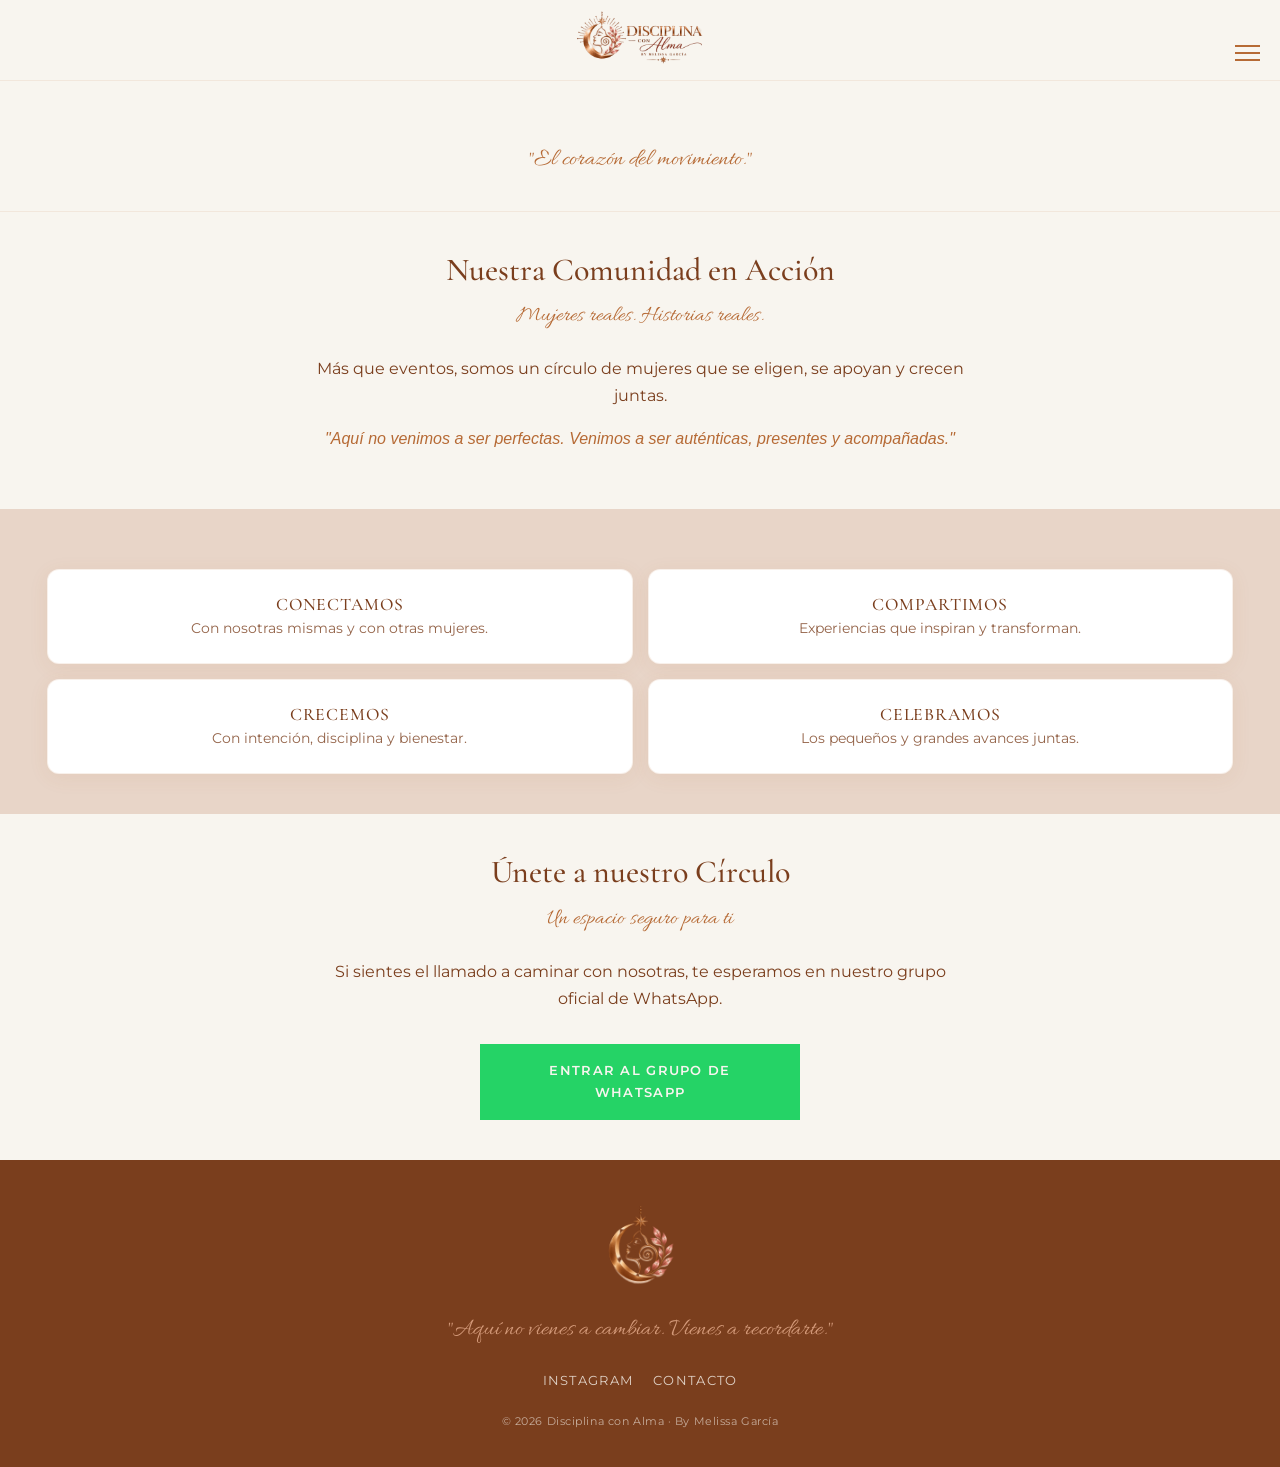
==== commit 4ab651f0: "arrelgos gral" ====
--- a/comunidad.html
+++ b/comunidad.html
@@ -11,11 +11,10 @@
   <link rel="stylesheet" href="assets/css/main.css">
 </head>
 <body>
-
   <nav class="navbar">
     <div class="navbar__contenedor">
-      <a href="index.html" class="navbar__logo">Disciplina <span>con Alma</span></a>
-      <button class="navbar__toggle" aria-label="Abrir menú"><span></span><span></span><span></span></button>
+      <a href="index.html"><img src="assets/img/logo/logo-horizontal.png" alt="Disciplina con Alma" class="navbar__logo-img"></a>
+      <button class="navbar__toggle"><span></span><span></span><span></span></button>
       <ul class="navbar__menu">
         <li><a href="index.html">Inicio</a></li>
         <li><a href="sobre.html">Sobre</a></li>
@@ -29,52 +28,43 @@
   </nav>
 
   <header class="hero--interno">
-    <img src="assets/img/logo/logo-horizontal.png" alt="Disciplina con Alma" class="hero__logo-horizontal">
     <p class="hero__frase">"El corazón del movimiento."</p>
   </header>
 
   <section class="seccion">
-    <div class="contenedor-texto text-center animar">
+    <div class="contenedor-texto text-center">
       <h2 class="seccion__titulo">Nuestra Comunidad en Acción</h2>
       <p class="seccion__subtitulo">Mujeres reales. Historias reales.</p>
       <p>Más que eventos, somos un círculo de mujeres que se eligen, se apoyan y crecen juntas.</p>
-      <p style="font-family: var(--font-titulo); font-style: italic; font-size: 1.2rem; color: var(--color-bronce); margin-top: 1rem;">
-        "Aquí no venimos a ser perfectas. Venimos a ser auténticas, presentes y acompañadas."
-      </p>
+      <p style="font-style: italic; color: var(--color-cobre); margin-top: 1rem;">"Aquí no venimos a ser perfectas. Venimos a ser auténticas, presentes y acompañadas."</p>
     </div>
   </section>
 
   <section class="seccion seccion--arena">
-    <div class="contenedor text-center animar">
-      <h2 class="seccion__titulo">Juntas Elegimos</h2>
-      <p class="seccion__subtitulo">Los pilares que nos sostienen</p>
+    <div class="contenedor">
       <ul class="grid-pilares">
-        <li class="pilar"><svg class="pilar__icono" viewBox="0 0 48 48"><path d="M24 8c-6 6-10 12-10 18 0 6 4 10 10 10s10-4 10-10c0-6-4-12-10-18z"/><path d="M24 36v6"/><path d="M24 20v10"/></svg><h3 class="pilar__titulo">Conectamos</h3><p>Con nosotras mismas y con otras mujeres.</p></li>
-        <li class="pilar"><svg class="pilar__icono" viewBox="0 0 48 48"><path d="M24 40s-14-8-14-18c0-5 4-9 9-9 3 0 5 2 5 2s2-2 5-2c5 0 9 4 9 9 0 10-14 18-14 18z"/></svg><h3 class="pilar__titulo">Compartimos</h3><p>Experiencias que inspiran y transforman.</p></li>
-        <li class="pilar"><svg class="pilar__icono" viewBox="0 0 48 48"><path d="M10 38h28"/><path d="M14 38V16l10-6 10 6v22"/><path d="M20 38V26h8v12"/><path d="M24 22v4"/></svg><h3 class="pilar__titulo">Crecemos</h3><p>Con intención, disciplina y bienestar.</p></li>
-        <li class="pilar"><svg class="pilar__icono" viewBox="0 0 48 48"><circle cx="24" cy="24" r="6"/><path d="M24 6v6"/><path d="M24 36v6"/><path d="M6 24h6"/><path d="M36 24h6"/><path d="M11 11l4 4"/><path d="M33 33l4 4"/><path d="M37 11l-4 4"/><path d="M15 33l-4 4"/></svg><h3 class="pilar__titulo">Celebramos</h3><p>Los pequeños y grandes avances juntas.</p></li>
+        <li class="pilar"><h3 class="pilar__titulo">Conectamos</h3><p>Con nosotras mismas y con otras mujeres.</p></li>
+        <li class="pilar"><h3 class="pilar__titulo">Compartimos</h3><p>Experiencias que inspiran y transforman.</p></li>
+        <li class="pilar"><h3 class="pilar__titulo">Crecemos</h3><p>Con intención, disciplina y bienestar.</p></li>
+        <li class="pilar"><h3 class="pilar__titulo">Celebramos</h3><p>Los pequeños y grandes avances juntas.</p></li>
       </ul>
     </div>
   </section>
 
   <section class="seccion text-center">
-    <div class="contenedor-texto animar">
+    <div class="contenedor-texto">
       <h2 class="seccion__titulo">Únete a nuestro Círculo</h2>
       <p class="seccion__subtitulo">Un espacio seguro para ti</p>
-      <p style="margin-bottom: 2rem;">Si sientes el llamado a caminar con nosotras, te esperamos en nuestro grupo oficial de WhatsApp. Un lugar para compartir, inspirarte y recordar que no estás sola.</p>
-      
-      <a href="https://chat.whatsapp.com/Jvy4qAzStPl2k3BB4wOs66?mode=gi_t" target="_blank" rel="noopener" class="btn btn--primario" style="background-color: #25D366; border-color: #25D366; display: inline-flex; align-items: center; gap: 10px; font-size: 1rem;">
-        <svg width="24" height="24" viewBox="0 0 24 24" fill="currentColor"><path d="M17.472 14.382c-.297-.149-1.758-.867-2.03-.967-.273-.099-.471-.148-.67.15-.197.297-.767.966-.94 1.164-.173.199-.347.223-.644.075-.297-.15-1.255-.463-2.39-1.475-.883-.788-1.48-1.761-1.653-2.059-.173-.297-.018-.458.13-.606.134-.133.298-.347.446-.52.149-.174.198-.298.298-.497.099-.198.05-.371-.025-.52-.075-.149-.669-1.612-.916-2.207-.242-.579-.487-.5-.669-.51-.173-.008-.371-.01-.57-.01-.198 0-.52.074-.792.372-.272.297-1.04 1.016-1.04 2.479 0 1.462 1.065 2.875 1.213 3.074.149.198 2.096 3.2 5.077 4.487.709.306 1.262.489 1.694.625.712.227 1.36.195 1.871.118.571-.085 1.758-.719 2.006-1.413.248-.694.248-1.289.173-1.413-.074-.124-.272-.198-.57-.347m-5.421 7.403h-.004a9.87 9.87 0 01-5.031-1.378l-.361-.214-3.741.982.998-3.648-.235-.374a9.86 9.86 0 01-1.51-5.26c.001-5.45 4.436-9.884 9.888-9.884 2.64 0 5.122 1.03 6.988 2.898a9.825 9.825 0 012.893 6.994c-.003 5.45-4.437 9.884-9.885 9.884m8.413-18.297A11.815 11.815 0 0012.05 0C5.495 0 .16 5.335.157 11.892c0 2.096.547 4.142 1.588 5.945L.057 24l6.305-1.654a11.882 11.882 0 005.683 1.448h.005c6.554 0 11.89-5.335 11.893-11.893a11.821 11.821 0 00-3.48-8.413Z"/></svg>
-        Entrar al grupo de WhatsApp
-      </a>
+      <p style="margin-bottom: 2rem;">Si sientes el llamado a caminar con nosotras, te esperamos en nuestro grupo oficial de WhatsApp.</p>
+      <a href="https://chat.whatsapp.com/Jvy4qAzStPl2k3BB4wOs66?mode=gi_t" target="_blank" class="btn btn--primario" style="background-color: #25D366; border-color: #25D366;">Entrar al grupo de WhatsApp</a>
     </div>
   </section>
 
   <footer class="footer">
-    <img src="assets/img/logo/logo-icono.png" alt="Disciplina con Alma" class="footer__logo" loading="lazy">
+    <img src="assets/img/logo/logo-icono.png" alt="Disciplina con Alma" class="footer__logo">
     <p class="footer__frase">"Aquí no vienes a cambiar. Vienes a recordarte."</p>
     <div class="footer__redes">
-      <a href="https://instagram.com/disciplinaconalma_" target="_blank" rel="noopener">Instagram</a>
+      <a href="https://instagram.com/disciplinaconalma_" target="_blank">Instagram</a>
       <a href="contacto.html">Contacto</a>
     </div>
     <p class="footer__copy">© <span data-year></span> Disciplina con Alma · By Melissa García</p>
--- a/assets/css/variables.css
+++ b/assets/css/variables.css
@@ -27,7 +27,6 @@
   --espacio-md: 2rem;
   --espacio-lg: 4rem;
   --espacio-xl: 6rem;
-  --espacio-2xl: 8rem;
 
   /* ---------- LAYOUT ---------- */
   --contenedor-max: 1400px;
@@ -39,7 +38,8 @@
   --radio-lg: 20px;
   --sombra-suave:  0 4px 20px rgba(182, 106, 53, 0.08);
   --sombra-media:  0 8px 30px rgba(122, 62, 29, 0.12);
-  
+  --sombra-fuerte: 0 15px 40px rgba(122, 62, 29, 0.15);
+
   --transicion-suave: all 0.3s ease;
 }
 
@@ -54,11 +54,11 @@
   line-height: 1.7;
   color: var(--color-bronce);
   background-color: var(--color-marfil);
-  overflow-x: hidden; /* Evita scroll horizontal */
+  overflow-x: hidden;
 }
 img { max-width: 100%; height: auto; display: block; }
 a { color: inherit; text-decoration: none; transition: var(--transicion-suave); }
-ul, ol { list-style: none; } /* Quita todas las viñetas por defecto */
+ul, ol { list-style: none; }
 button { font-family: inherit; cursor: pointer; border: none; background: none; }
 
 h1, h2, h3, h4 {
@@ -71,9 +71,4 @@
 
 .contenedor { max-width: var(--contenedor-max); margin: 0 auto; padding: 0 var(--espacio-md); }
 .contenedor-texto { max-width: var(--contenedor-texto); margin: 0 auto; padding: 0 var(--espacio-md); }
-.text-center { text-align: center; }
-.mt-sm { margin-top: var(--espacio-sm); }
-.mt-md { margin-top: var(--espacio-md); }
-.mt-lg { margin-top: var(--espacio-lg); }
-.mb-md { margin-bottom: var(--espacio-md); }
-.mb-lg { margin-bottom: var(--espacio-lg); }+.text-center { text-align: center; }
--- a/assets/css/main.css
+++ b/assets/css/main.css
@@ -2,59 +2,69 @@
    DISCIPLINA CON ALMA — MAIN CSS
    ============================================ */
 
-/* ---------- NAVBAR ---------- */
+/* ---------- NAVBAR (Fijo y Centrado) ---------- */
 .navbar {
   position: absolute; 
   top: 0; left: 0; width: 100%;
   z-index: 1000;
-  padding: var(--espacio-sm) 0;
+  padding: 10px 0;
+  transition: var(--transicion-suave);
   background-color: rgba(248, 245, 239, 0.95); 
-  backdrop-filter: blur(12px);
-  -webkit-backdrop-filter: blur(12px);
-  border-bottom: 1px solid rgba(182, 106, 53, 0.15);
+  backdrop-filter: blur(10px);
+  -webkit-backdrop-filter: blur(10px);
+  border-bottom: 1px solid rgba(182, 106, 53, 0.1);
+}
+
+.navbar.scrolled {
+  position: fixed;
+  background-color: rgba(248, 245, 239, 0.98);
+  box-shadow: 0 4px 15px rgba(0,0,0,0.05);
+  padding: 5px 0;
 }
 
 .navbar__contenedor {
   max-width: var(--contenedor-max);
   margin: 0 auto;
-  padding: 0 var(--espacio-md);
+  padding: 0 15px;
   display: flex;
+  flex-direction: column; /* Logo arriba, menú abajo */
   align-items: center;
-  justify-content: space-between;
-}
-
-.navbar__logo {
-  font-family: var(--font-titulo);
-  font-size: clamp(1.1rem, 4vw, 1.3rem);
-  letter-spacing: 0.15em;
-  color: var(--color-bronce);
-  text-transform: uppercase;
-  display: flex;
-  align-items: center;
-  gap: 6px;
-}
-
-.navbar__logo span {
-  font-family: var(--font-firma);
-  text-transform: none;
-  font-size: clamp(1.5rem, 5vw, 1.8rem);
-  color: var(--color-cobre);
+  justify-content: center;
+  position: relative;
+}
+
+.navbar__logo-img {
+  height: 55px; 
+  width: auto;
+  max-width: 220px;
+  object-fit: contain;
+  display: block;
+  margin-bottom: 5px;
+}
+
+.navbar.scrolled .navbar__logo-img {
+  height: 45px;
 }
 
 /* Menú (Móvil por defecto) */
 .navbar__toggle {
   display: block; 
   padding: 5px;
-  z-index: 1001;
+  background: none;
+  border: none;
+  cursor: pointer;
+  position: absolute;
+  right: 15px;
+  top: 25px;
 }
 
 .navbar__toggle span {
   display: block;
-  width: 22px; 
-  height: 1.5px;
+  width: 25px; 
+  height: 2px;
   background-color: var(--color-cobre);
   margin: 5px 0;
-  transition: var(--transicion-suave);
+  transition: all 0.3s ease;
 }
 
 .navbar__menu {
@@ -64,11 +74,12 @@
   display: flex;
   flex-direction: column;
   align-items: center;
-  padding: var(--espacio-md) 0;
+  padding: 20px 0;
   box-shadow: 0 10px 20px rgba(0,0,0,0.05);
   transform: translateY(-150%);
   transition: transform 0.4s ease;
   z-index: -1;
+  list-style: none;
 }
 
 .navbar__menu.active { transform: translateY(0); z-index: 999; }
@@ -81,175 +92,158 @@
   display: block;
   padding: 5px 0;
 }
-
-/* ---------- BOTONES ---------- */
+.navbar__menu a.activo { color: var(--color-cobre); font-weight: 600; }
+
+/* ============================================
+   ICONOS SVG (Arreglo del fondo negro)
+   ============================================ */
+.pilar__icono, .experiencia__icono {
+  width: 40px;
+  height: 40px;
+  stroke: var(--color-cobre);
+  stroke-width: 1.5;
+  fill: none !important; 
+  margin: 0 auto 15px auto;
+  display: block;
+  transition: var(--transicion-suave);
+}
+
+.pilar:hover .pilar__icono, .experiencia:hover .experiencia__icono {
+  stroke: var(--color-bronce);
+  transform: scale(1.1);
+}
+
+/* ============================================
+   BOTONES
+   ============================================ */
 .btn {
-  display: inline-flex;
-  align-items: center;
+  display: inline-flex; 
+  align-items: center; 
   justify-content: center;
-  padding: 1rem 2rem;
+  padding: 15px 30px; 
   font-size: 0.8rem; 
   letter-spacing: 0.1em;
-  text-transform: uppercase;
-  font-weight: 500;
-  transition: var(--transicion-suave);
-  cursor: pointer;
-  width: 100%;
-  max-width: 300px; /* Deja margen a los lados en celular */
+  text-transform: uppercase; 
+  font-weight: 600; 
+  transition: all 0.3s ease;
+  cursor: pointer; 
+  width: 100%; 
+  max-width: 320px; 
   margin: 0 auto;
+  border: none;
+  text-decoration: none;
 }
 
 .btn--primario { background-color: var(--color-cobre); color: var(--color-marfil); border: 1px solid var(--color-cobre); }
+.btn--primario:hover { background-color: var(--color-bronce); }
 .btn--secundario { background: transparent; color: var(--color-bronce); border: 1px solid var(--color-bronce); }
-.btn--outline-cobre { background: transparent; color: var(--color-cobre); border: 1px solid var(--color-cobre); }
-
-/* ---------- HERO (Inicio) ---------- */
-.hero-luxury {
-  position: relative;
-  display: flex;
-  align-items: center;
-  background-color: var(--color-marfil);
-  padding-top: 120px; 
-  padding-bottom: 60px; 
-}
-
-.hero-luxury__contenedor {
-  max-width: var(--contenedor-max);
-  margin: 0 auto;
-  padding: 0 var(--espacio-md);
-  display: grid;
-  grid-template-columns: 1fr;
-  gap: var(--espacio-lg);
-  width: 100%;
-}
-
-.hero-luxury__texto {
-  display: flex; flex-direction: column; align-items: center; text-align: center;
-}
-
-.hero-luxury__etiqueta {
-  font-size: 0.7rem; letter-spacing: 0.2em; text-transform: uppercase;
-  color: var(--color-cobre); margin-bottom: var(--espacio-sm);
-}
-
-.hero-luxury__titulo {
-  font-size: clamp(2.2rem, 8vw, 3rem);
-  margin-bottom: var(--espacio-xs);
-}
-
-.hero-luxury__titulo span {
-  display: block; color: var(--color-cobre);
-  font-family: var(--font-firma);
-  font-size: clamp(3rem, 12vw, 4.5rem); 
-  margin-top: -0.1em; line-height: 0.8;
-}
-
-.hero-luxury__desc {
-  font-size: 0.95rem; opacity: 0.85; margin-bottom: var(--espacio-md);
-}
-
-.hero-luxury__acciones { 
-  display: flex; flex-direction: column; gap: var(--espacio-sm); width: 100%; align-items: center;
-}
-
-.hero-luxury__imagen { position: relative; width: 100%; }
-.hero-luxury__imagen img { width: 100%; border-radius: var(--radio-lg); box-shadow: var(--sombra-media); }
-
-.hero-luxury__badge {
-  position: absolute; bottom: -20px; left: 50%; transform: translateX(-50%);
-  width: 110px; height: 120px; background-color: var(--color-marfil);
-  clip-path: polygon(50% 0%, 100% 25%, 100% 75%, 50% 100%, 0% 75%, 0% 25%);
-  display: flex; flex-direction: column; align-items: center; justify-content: center;
-  border: 1px solid var(--color-cobre);
-}
-.hero-luxury__badge p { font-size: 0.5rem; text-transform: uppercase; margin: 0; }
-.hero-luxury__badge h3 { font-size: 1.2rem; color: var(--color-cobre); margin: 2px 0; }
-
-/* ---------- HERO INTERNO (Páginas secundarias) ---------- */
-.hero--interno {
-  padding: 120px var(--espacio-md) 40px;
-  text-align: center;
-  border-bottom: 1px solid rgba(182, 106, 53, 0.1);
-}
-.hero__logo-horizontal { max-width: 180px; margin: 0 auto var(--espacio-sm); }
-.hero__frase { font-family: var(--font-firma); font-size: 1.4rem; color: var(--color-cobre); }
-
-/* ---------- SECCIONES ---------- */
-.seccion { padding: var(--espacio-lg) 0; }
+
+/* ============================================
+   HERO Y SECCIONES
+   ============================================ */
+.hero-luxury { padding: 160px 20px 60px; background-color: var(--color-marfil); }
+.hero-luxury__contenedor { display: flex; flex-direction: column; gap: 30px; max-width: 1000px; margin: 0 auto; }
+.hero-luxury__texto { text-align: center; }
+.hero-luxury__etiqueta { font-size: 0.7rem; letter-spacing: 0.2em; text-transform: uppercase; color: var(--color-cobre); margin-bottom: 15px; }
+.hero-luxury__titulo { font-size: 2.8rem; margin-bottom: 15px; line-height: 1.1; color: var(--color-bronce); font-family: var(--font-titulo); }
+.hero-luxury__titulo span { display: block; font-family: var(--font-firma); font-size: 4rem; color: var(--color-cobre); margin-top: -15px; }
+.hero-luxury__desc { font-size: 1rem; margin-bottom: 25px; max-width: 600px; margin-left: auto; margin-right: auto; }
+.hero-luxury__acciones { display: flex; flex-direction: column; gap: 10px; align-items: center; }
+.hero-luxury__imagen img { border-radius: var(--radio-lg); width: 100%; height: auto; object-fit: cover; }
+
+.seccion { padding: 40px 0; }
 .seccion--arena { background-color: var(--color-arena); }
 .seccion--verde { background-color: var(--color-verde-bosque); color: var(--color-marfil); }
 .seccion--verde h2, .seccion--verde p, .seccion--verde h3 { color: var(--color-marfil); }
 
-.seccion__titulo { font-size: clamp(1.8rem, 6vw, 2.2rem); text-align: center; margin-bottom: 5px; }
-.seccion__subtitulo { font-size: 1.5rem; font-family: var(--font-firma); color: var(--color-cobre); text-align: center; margin-bottom: var(--espacio-md); }
-
-/* ---------- GRILLAS (Móvil) ---------- */
-.grid-pilares, .grid-experiencias, .grid-eventos, .grid-testimonios, .grid-dos, .grid-tres, .timeline {
-  display: grid; grid-template-columns: 1fr; gap: var(--espacio-md); margin-top: var(--espacio-md);
-}
-
-/* ---------- TARJETAS DE EVENTOS (Arregladas) ---------- */
-.evento {
-  background-color: var(--color-marfil-puro);
-  border-radius: var(--radio-md);
-  overflow: hidden;
-  box-shadow: var(--sombra-suave);
-  display: flex; flex-direction: column;
-}
-
-.evento__imagen { width: 100%; aspect-ratio: 16 / 9; }
-.evento__imagen img { width: 100%; height: 100%; object-fit: cover; }
-
-.evento__contenido { padding: var(--espacio-md); display: flex; flex-direction: column; gap: 10px; }
-.evento__fecha { font-size: 0.75rem; text-transform: uppercase; color: var(--color-cobre); font-weight: 600; }
-.evento__titulo { font-size: 1.3rem; }
-.evento__descripcion { font-size: 0.9rem; opacity: 0.85; }
-.evento__detalles { display: flex; flex-wrap: wrap; gap: 8px; }
-.evento__detalles li { font-size: 0.7rem; background-color: var(--color-arena); padding: 4px 10px; border-radius: 50px; }
-.evento .btn { margin: 10px 0 0 0; }
-
-/* ---------- PILARES Y EXPERIENCIAS ---------- */
+.seccion__titulo { font-family: var(--font-titulo); font-size: 2rem; text-align: center; margin-bottom: 10px; }
+.seccion__subtitulo { font-size: 1.4rem; color: var(--color-cobre); font-family: var(--font-firma); text-align: center; margin-bottom: 20px; }
+
+.hero--interno { padding: 140px var(--espacio-md) 30px; text-align: center; border-bottom: 1px solid rgba(182, 106, 53, 0.1); background-color: var(--color-marfil); }
+.hero__frase { font-family: var(--font-firma); font-size: 1.5rem; color: var(--color-cobre); margin: 0; }
+
+/* ============================================
+   GRILLAS Y TARJETAS
+   ============================================ */
+.grid-pilares, .grid-experiencias, .grid-dos, .grid-eventos, .grid-testimonios {
+  display: grid;
+  grid-template-columns: 1fr;
+  gap: 15px;
+  padding: 0 15px;
+  list-style: none;
+  margin-top: 20px;
+}
+
+@media (min-width: 768px) {
+  .grid-pilares, .grid-experiencias { grid-template-columns: repeat(2, 1fr); }
+  .grid-dos, .grid-eventos { grid-template-columns: repeat(2, 1fr); }
+  .grid-testimonios { grid-template-columns: repeat(3, 1fr); }
+  .hero-luxury__contenedor { flex-direction: row; align-items: center; }
+  .hero-luxury__texto, .hero-luxury__imagen { flex: 1; text-align: left; }
+  .hero-luxury__acciones { flex-direction: row; justify-content: flex-start; }
+}
+
 .pilar, .experiencia {
   background-color: var(--color-marfil-puro);
-  padding: var(--espacio-md);
+  padding: 25px 15px;
   border-radius: var(--radio-md);
-  display: flex; flex-direction: column; align-items: center; text-align: center;
-}
-.pilar__icono, .experiencia__icono { width: 36px; height: 36px; margin-bottom: 10px; stroke: var(--color-cobre); fill: none; stroke-width: 1.2; }
-.pilar__titulo, .experiencia__nombre { font-size: 1rem; text-transform: uppercase; }
-.pilar p { font-size: 0.85rem; }
-
-/* ---------- FOOTER ---------- */
-.footer { padding: var(--espacio-lg) var(--espacio-md) var(--espacio-md); text-align: center; }
-.footer__logo { max-width: 90px; margin: 0 auto var(--espacio-md); }
-.footer__frase { font-family: var(--font-firma); font-size: 1.4rem; color: var(--color-rosa-cobre); margin-bottom: var(--espacio-md); }
-.footer__redes { display: flex; justify-content: center; gap: var(--espacio-md); margin-bottom: var(--espacio-md); }
-.footer__redes a { font-size: 0.8rem; text-transform: uppercase; }
-.footer__copy { font-size: 0.7rem; opacity: 0.6; }
-
-/* ============================================
-   MEDIA QUERIES (PC)
-   ============================================ */
-@media (min-width: 768px) {
-  .navbar__toggle { display: none; }
-  .navbar__menu {
-    position: static; flex-direction: row; gap: var(--espacio-lg);
-    background: transparent; box-shadow: none; transform: none; padding: 0; width: auto;
-  }
-  .navbar__menu li { margin: 0; width: auto; }
-  .navbar__menu a { padding: 8px 0; position: relative; }
-  .navbar__menu a.activo { color: var(--color-cobre); font-weight: 600; }
-
-  .hero-luxury__contenedor { grid-template-columns: 1fr 1fr; text-align: left; }
-  .hero-luxury__texto { text-align: left; align-items: flex-start; }
-  .hero-luxury__acciones { flex-direction: row; justify-content: flex-start; }
-  .hero-luxury__badge { left: -60px; top: 50%; bottom: auto; transform: translateY(-50%); width: 150px; height: 170px; }
-  .hero-luxury__badge h3 { font-size: 1.8rem; }
-
-  .grid-eventos, .grid-dos { grid-template-columns: repeat(2, 1fr); }
-  .grid-tres, .grid-testimonios { grid-template-columns: repeat(3, 1fr); }
-  .grid-pilares, .grid-experiencias { grid-template-columns: repeat(4, 1fr); }
-  .timeline { grid-template-columns: repeat(5, 1fr); }
-  
-  .btn { width: auto; max-width: none; }
-}+  text-align: center;
+  display: flex;
+  flex-direction: column;
+  align-items: center;
+  justify-content: flex-start;
+  box-shadow: var(--sombra-suave);
+  border: 1px solid rgba(182, 106, 53, 0.1);
+  transition: var(--transicion-suave);
+}
+
+.pilar:hover, .experiencia:hover {
+  transform: translateY(-5px);
+  box-shadow: var(--sombra-media);
+}
+
+.pilar__titulo, .experiencia__nombre {
+  font-family: var(--font-titulo);
+  font-size: 1.1rem;
+  color: var(--color-bronce);
+  margin: 0 0 5px 0;
+  text-transform: uppercase;
+  letter-spacing: 0.05em;
+}
+
+.pilar p, .experiencia p {
+  font-size: 0.85rem;
+  color: var(--color-bronce);
+  opacity: 0.8;
+  margin: 0;
+  line-height: 1.4;
+}
+
+/* ============================================
+   FORMULARIO DE CONTACTO
+   ============================================ */
+.contacto-wrapper { background-color: var(--color-arena); padding: 20px; border-radius: var(--radio-lg); max-width: 600px; margin: 0 auto; }
+.form-card { background-color: var(--color-marfil-puro); border-radius: var(--radio-md); padding: 25px 20px; box-shadow: 0 10px 30px rgba(122, 62, 29, 0.08); border: 1px solid rgba(182, 106, 53, 0.1); }
+.form-group { margin-bottom: 1.2rem; display: flex; flex-direction: column; gap: 0.5rem; }
+.form-label { font-size: 0.75rem; text-transform: uppercase; letter-spacing: 0.1em; color: var(--color-bronce); font-weight: 600; }
+.form-control { width: 100%; padding: 0.9rem; font-family: var(--font-texto); font-size: 1rem; color: var(--color-bronce); background-color: var(--color-marfil-soft); border: 1px solid rgba(182, 106, 53, 0.2); border-radius: var(--radio-sm); outline: none; }
+.form-control:focus { border-color: var(--color-cobre); background-color: var(--color-marfil-puro); }
+textarea.form-control { resize: vertical; min-height: 100px; }
+.btn-submit { width: 100%; padding: 1rem; font-size: 0.9rem; background-color: var(--color-cobre); color: var(--color-marfil); border: none; border-radius: var(--radio-sm); text-transform: uppercase; font-weight: 600; cursor: pointer; }
+.btn-submit:hover { background-color: var(--color-bronce); }
+
+.info-grid { display: grid; grid-template-columns: 1fr; gap: 20px; margin-top: 40px; text-align: center; }
+@media (min-width: 768px) { .info-grid { grid-template-columns: repeat(3, 1fr); } }
+.info-bloque__titulo { font-size: 0.75rem; text-transform: uppercase; color: var(--color-cobre); font-weight: 600; margin-bottom: 5px; }
+.info-bloque__link { font-family: var(--font-titulo); font-size: 1.2rem; color: var(--color-bronce); text-decoration: none; }
+
+/* ============================================
+   FOOTER
+   ============================================ */
+.footer { background-color: var(--color-bronce); color: var(--color-marfil); padding: 40px 20px 20px; text-align: center; }
+.footer__logo { max-width: 90px; margin: 0 auto 20px auto; }
+.footer__frase { font-family: var(--font-firma); font-size: 1.5rem; color: var(--color-rosa-cobre); margin-bottom: 20px; }
+.footer__redes { display: flex; justify-content: center; gap: 20px; margin-bottom: 20px; }
+.footer__redes a { font-size: 0.8rem; letter-spacing: 0.1em; text-transform: uppercase; opacity: 0.8; color: var(--color-marfil); text-decoration: none; }
+.footer__redes a:hover { opacity: 1; color: var(--color-cobre); }
+.footer__copy { font-size: 0.7rem; opacity: 0.6; letter-spacing: 0.05em; }
